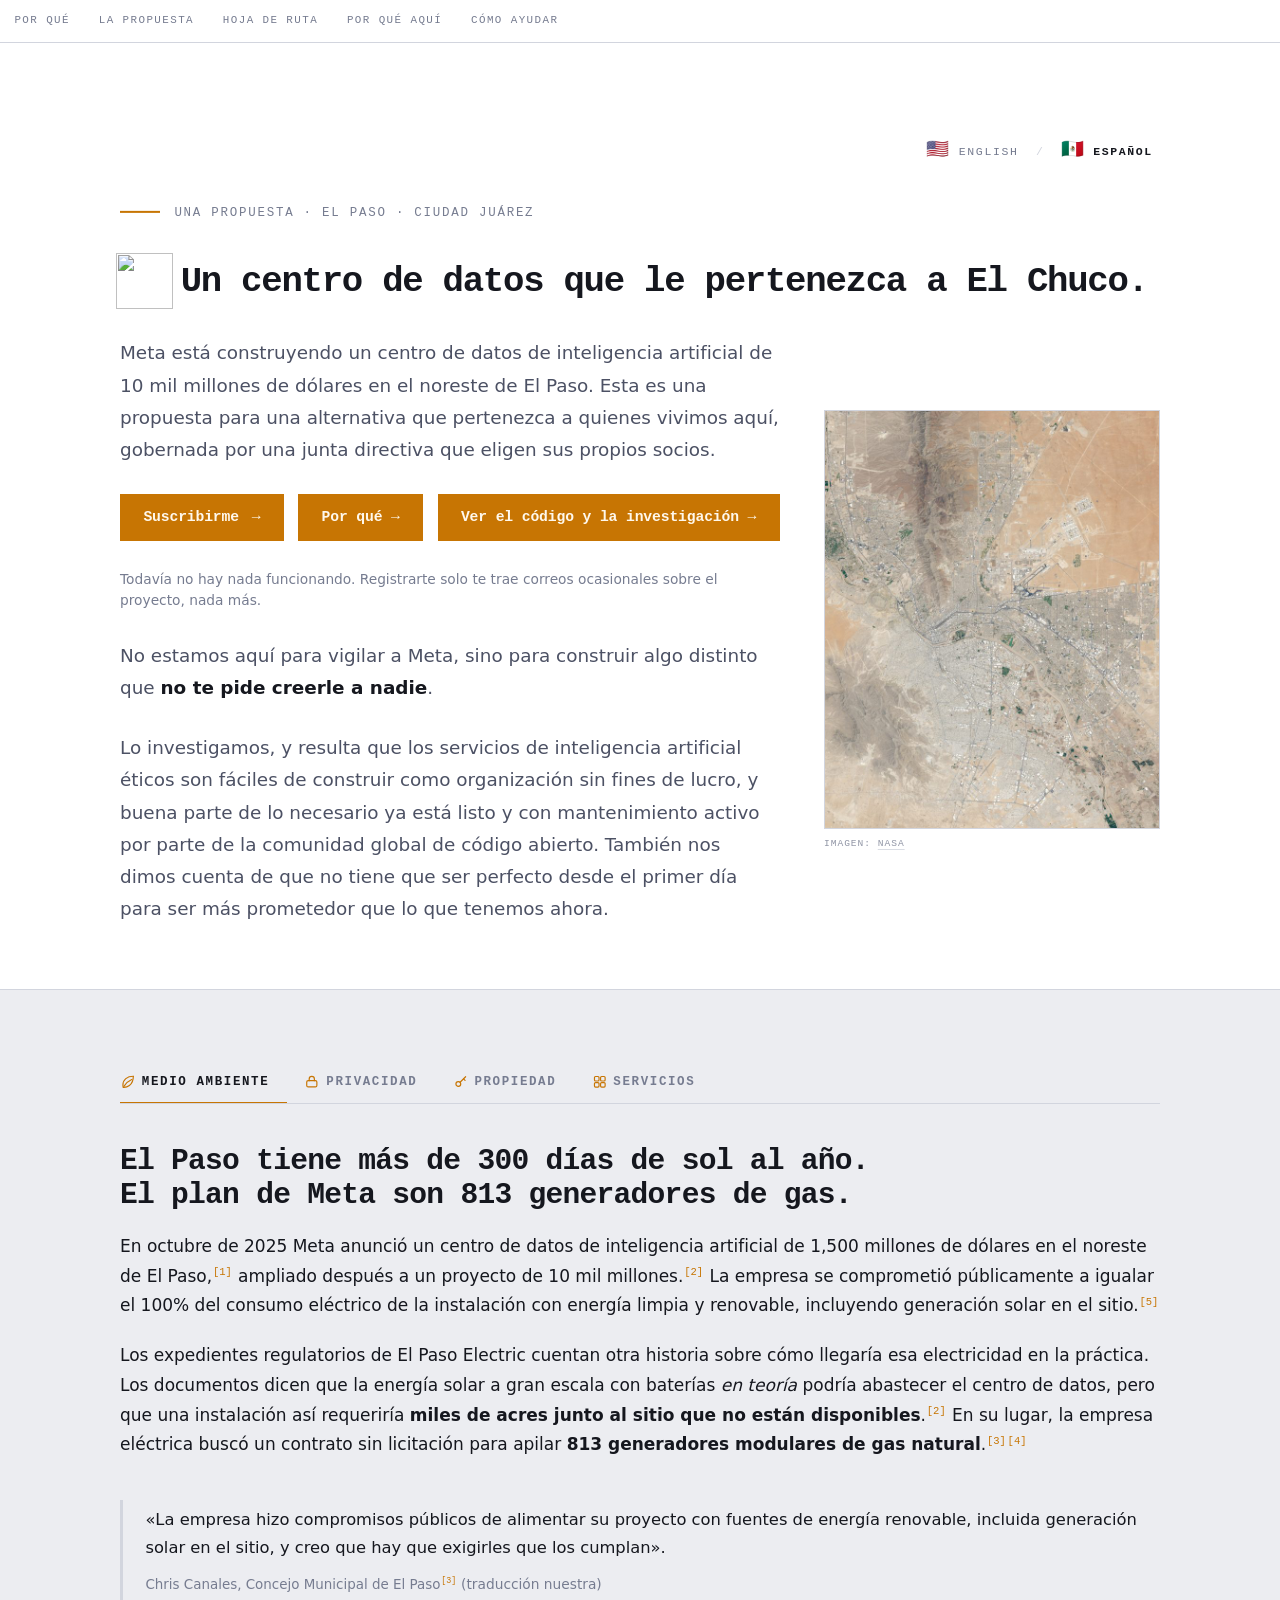
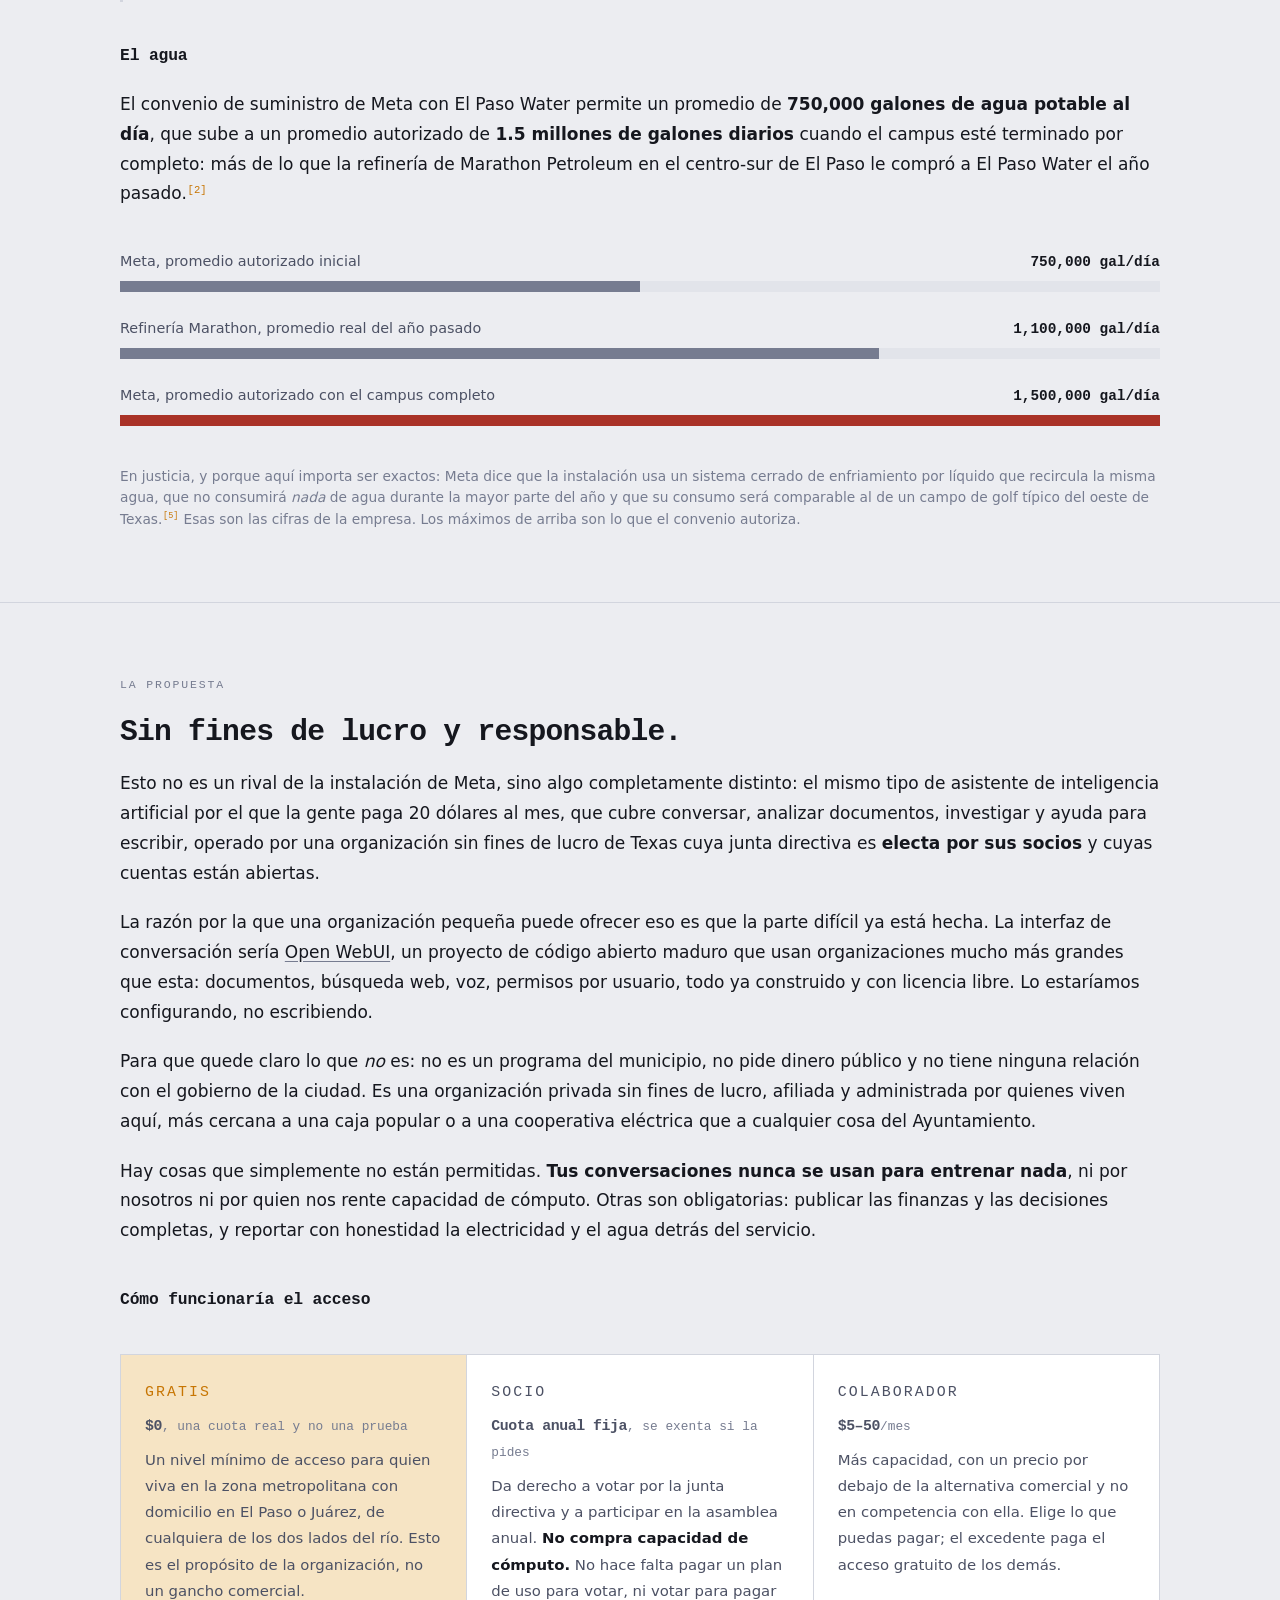
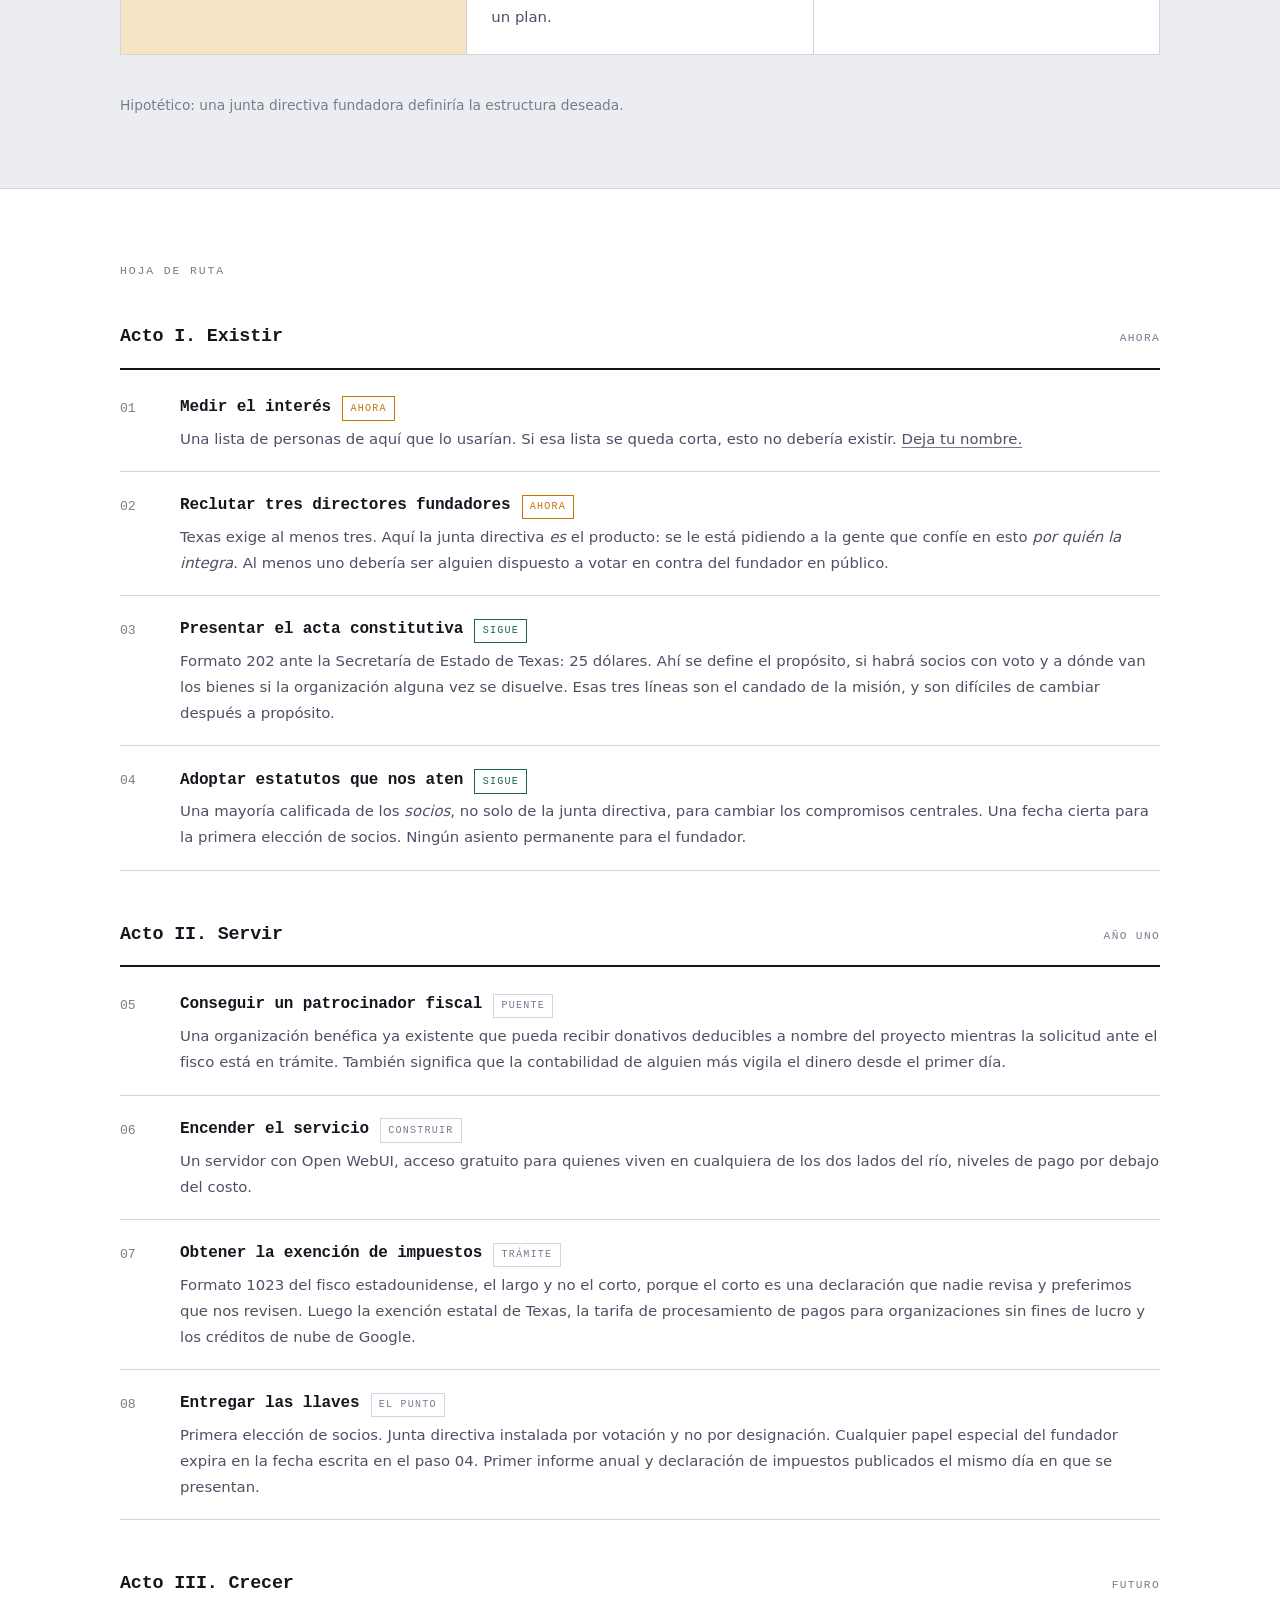
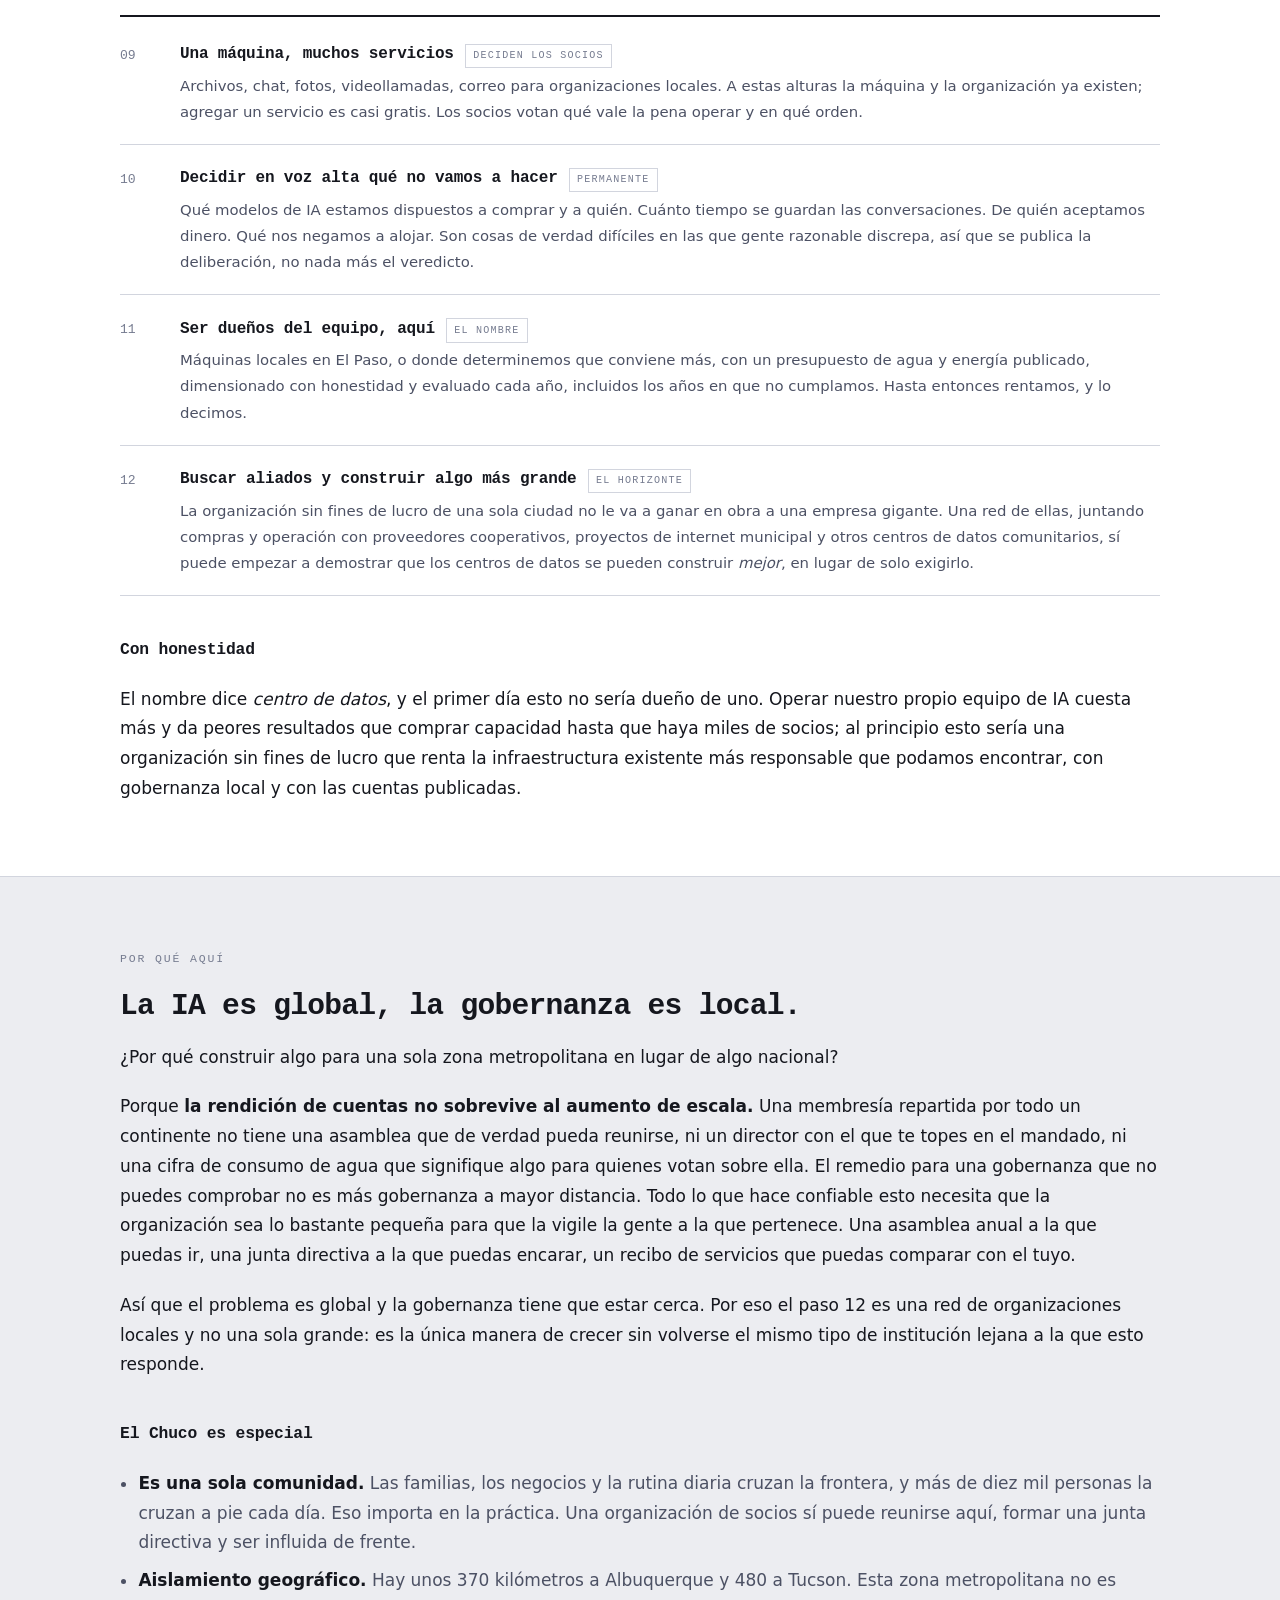
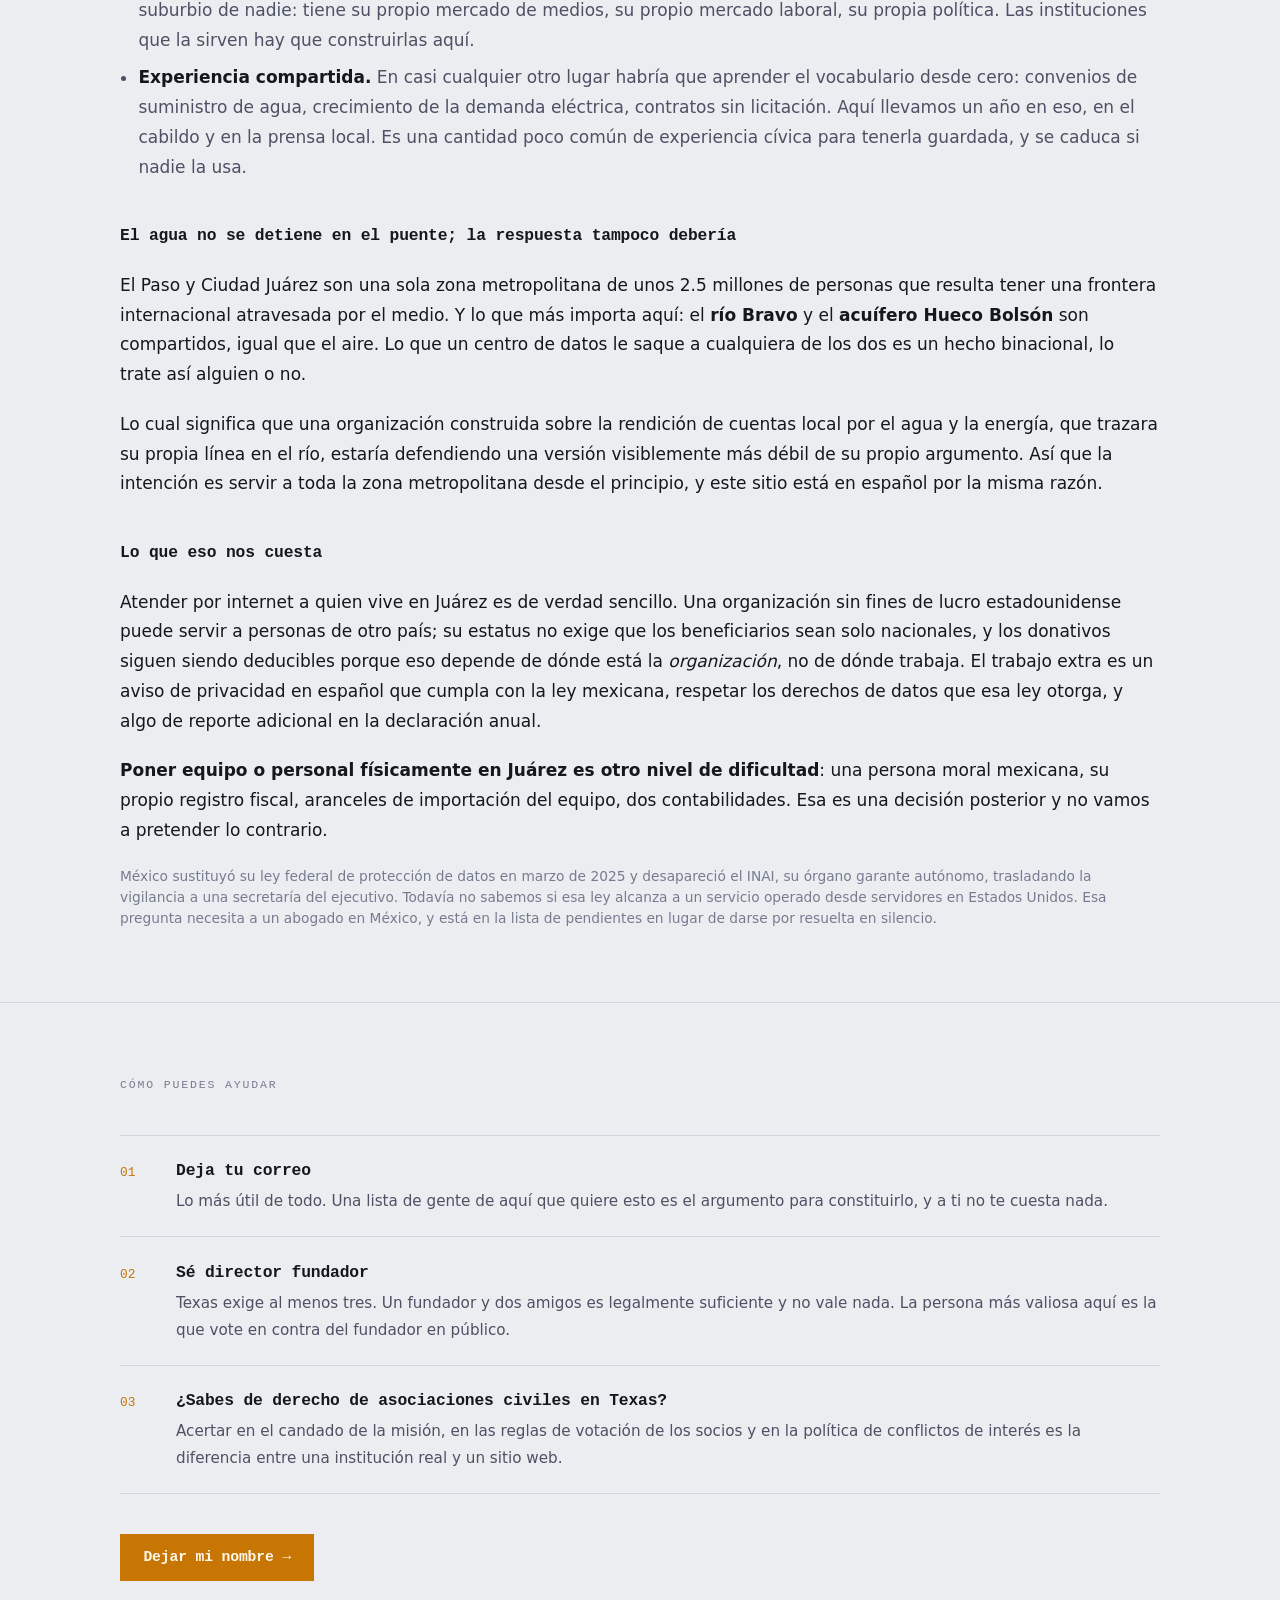
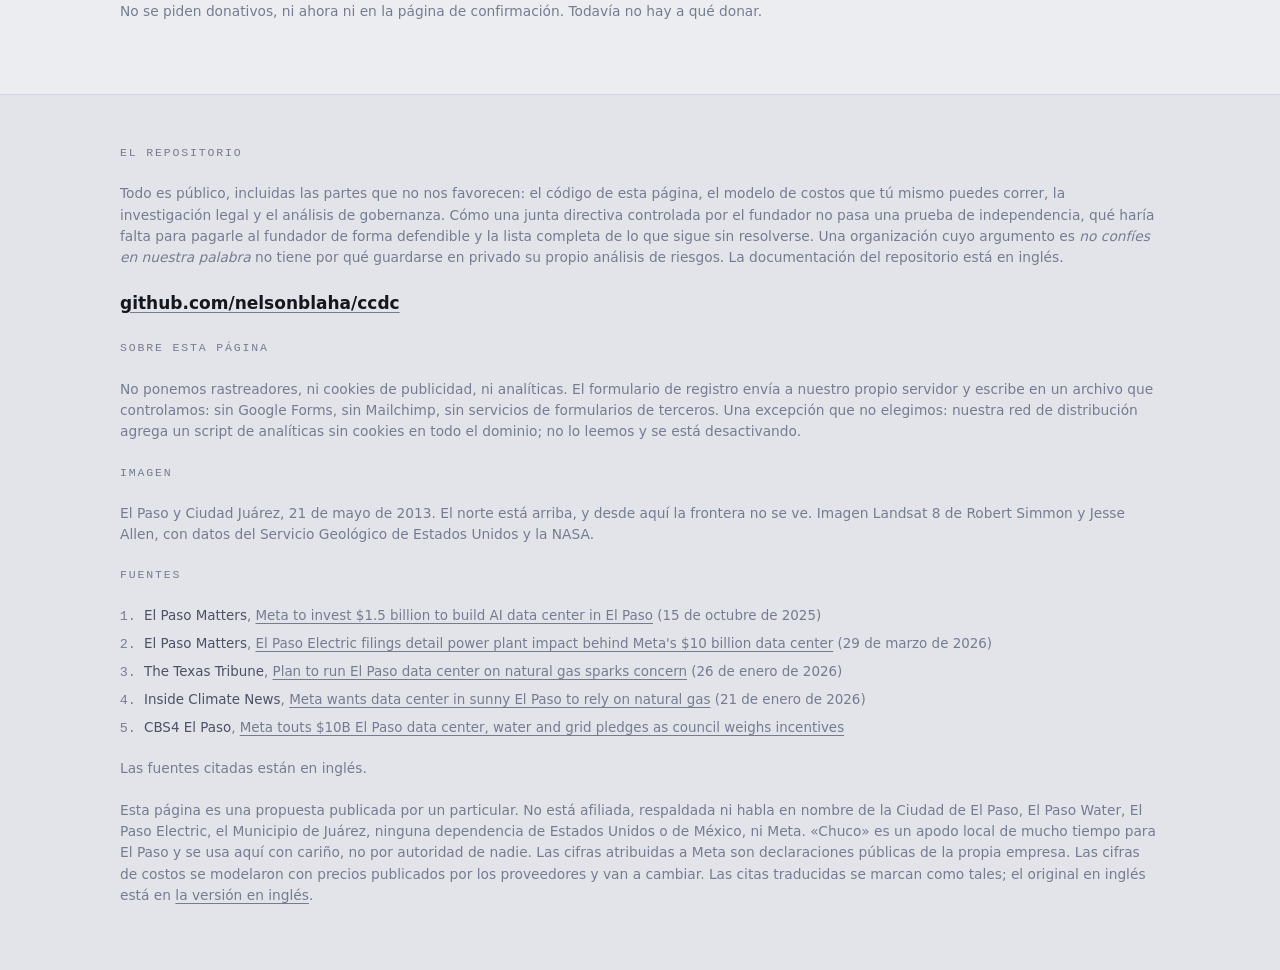
==== site/es/index.html @ 07c0815f "Tab URLs, tap-to-copy on tabs, and a rail copy that works on desktop /services, /environment, /priva" ====
<!doctype html>
<html lang="es">
<head>
<meta charset="utf-8">
<meta name="color-scheme" content="dark light">
    <meta name="viewport" content="width=device-width, initial-scale=1">
<title>Chucodata</title>
    <link rel="icon" type="image/png" sizes="512x512" href="/img/logo-512.png?v=2">
    <link rel="apple-touch-icon" href="/img/logo-180.png?v=2">
<meta name="description" content="Una propuesta para un servicio de inteligencia artificial sin fines de lucro, de la comunidad de El Paso y Ciudad Juárez: cuánto costaría, cómo se gobernaría y qué todavía no existe.">
<link rel="alternate" hreflang="en" href="https://ccdc.blaha.io/">
<link rel="alternate" hreflang="es" href="https://ccdc.blaha.io/es/">
<link rel="alternate" hreflang="x-default" href="https://ccdc.blaha.io/">
<link rel="stylesheet" href="../style.css">
</head>
<body>

<!-- ============ SECTION NAV ============ -->
<nav class="sectionnav" aria-label="Secciones">
  <div class="nav-top">
    <div class="nav-dock">
  <button class="nav-icon nav-home" type="button" aria-label="Volver arriba" title="Volver arriba"><img class="nav-logo nav-logo-full" src="/img/star-sun.svg?v=3" alt="" width="512" height="512"><img class="nav-logo nav-logo-clean" src="/img/star-clean-sun.svg?v=3" alt="" width="512" height="512"></button>
  <div class="nav-lang" aria-hidden="true">
      <a class="nav-flag" href="/en/" lang="en" hreflang="en" aria-label="Switch to English" tabindex="-1">🇺🇸</a>
      <span class="nav-flag is-current" aria-current="page" lang="es" aria-label="Espa&ntilde;ol">🇲🇽</span>
    </div>
    </div>
    <div class="nav-social">
      <a class="nav-icon nav-fb" href="https://www.facebook.com/profile.php?id=61593491068461" target="_blank" rel="noopener noreferrer" aria-label="Chucodata en Facebook" title="Chucodata en Facebook"><svg viewBox="0 0 24 24" aria-hidden="true" focusable="false"><path d="M15.6 3.6h-2.7c-2.4 0-4 1.7-4 4.2v2.5H6.7v3.3h2.2v7.4h3.4v-7.4h2.5l.5-3.3h-3V8.1c0-.8.3-1.2 1.2-1.2h1.9z"/></svg></a>
  <button class="nav-icon nav-copy" type="button" aria-label="Copiar el enlace de esta página" title="Copiar el enlace de esta página" data-copied="Enlace copiado"><svg viewBox="0 0 24 24" aria-hidden="true" focusable="false"><path d="M10.2 13.8a4.4 4.4 0 0 0 6.6.5l2.6-2.6a4.4 4.4 0 0 0-6.2-6.2l-1.5 1.5"/><path d="M13.8 10.2a4.4 4.4 0 0 0-6.6-.5l-2.6 2.6a4.4 4.4 0 0 0 6.2 6.2l1.5-1.5"/></svg></button>
    </div>
  </div>
  <a href="#razones" data-slug="por-que"><span class="nav-long">Por qu&eacute;</span><span class="nav-short nav-swap">Por qu&eacute;</span><span class="nav-min" aria-hidden="true">?</span></a>
  <a href="#propuesta" data-slug="la-propuesta"><span class="nav-long">La propuesta</span><span class="nav-short">Propuesta</span></a>
  <a href="#hoja-de-ruta" data-slug="hoja-de-ruta"><span class="nav-long">Hoja de ruta</span><span class="nav-short">Ruta</span></a>
  <a href="#frontera" data-slug="por-que-aqui"><span class="nav-long">Por qu&eacute; aqu&iacute;</span><span class="nav-short">Aqu&iacute;</span></a>
  <a href="#ayudar" data-slug="como-ayudar"><span class="nav-long">C&oacute;mo ayudar</span><span class="nav-short">Ayudar</span></a>
</nav>

<!-- ============ HERO ============ -->
<header class="hero" id="top" data-section="hero">
  <div class="wrap">
    <nav class="langbar" aria-label="Idioma">
      <a href="/en/" lang="en" hreflang="en"><span class="flag" aria-hidden="true">🇺🇸</span><span class="lang-word">English</span></a>
      <span class="sep" aria-hidden="true">/</span>
      <span aria-current="page" lang="es"><span class="flag" aria-hidden="true">🇲🇽</span><span class="lang-word">Espa&ntilde;ol</span></span>
    </nav>
    <div class="hero-head">
      <p class="sunline">Una propuesta &middot; El Paso &middot; Ciudad Ju&aacute;rez</p>
      <h1><img class="hero-star" src="/img/star-hero-sun.svg?v=3" alt="" width="512" height="512">Un centro de datos que le pertenezca a El&nbsp;Chuco.</h1>
    </div>
    <div class="hero-in">
      <p class="lede">Meta est&aacute; construyendo un centro de datos de inteligencia artificial de 10&nbsp;mil millones de d&oacute;lares en el noreste de El&nbsp;Paso. Esta es una propuesta para una alternativa que pertenezca a quienes vivimos aqu&iacute;, gobernada por una junta directiva que eligen sus propios socios.</p>
      <div class="cta-row">
        <a class="btn btn-with-sub" href="#signup">
          <span class="btn-stack"><span>Suscribirme</span><!--JOIN-INLINE--></span>
          <span class="btn-arrow" aria-hidden="true">&rarr;</span>
        </a>
        <a class="btn" href="#razones">Por qu&eacute; &rarr;</a>
        <a class="btn" href="https://github.com/nelsonblaha/ccdc">Ver el c&oacute;digo y la investigaci&oacute;n &rarr;</a>
      </div>
      <p class="fine">Todav&iacute;a no hay nada funcionando. Registrarte solo te trae correos ocasionales sobre el proyecto, nada m&aacute;s.</p>
    </div>
    <div class="hero-more">
      <p class="lede">No estamos aqu&iacute; para vigilar a Meta, sino para construir algo distinto que <strong>no te pide creerle a nadie</strong>.</p>
      <p class="lede">Lo investigamos, y resulta que los servicios de inteligencia artificial &eacute;ticos son f&aacute;ciles de construir como organizaci&oacute;n sin fines de lucro, y buena parte de lo necesario ya est&aacute; listo y con mantenimiento activo por parte de la comunidad global de c&oacute;digo abierto. Tambi&eacute;n nos dimos cuenta de que no tiene que ser perfecto desde el primer d&iacute;a para ser m&aacute;s prometedor que lo que tenemos ahora.</p>
    </div>
    <figure class="hero-figure">
      <img src="../img/el-paso-juarez-landsat.jpg" width="704" height="880" decoding="async"
           alt="Vista satelital Landsat de El Paso y Ciudad Ju&aacute;rez con el norte hacia arriba. La sierra de Franklin baja por la izquierda, el r&iacute;o Bravo atraviesa el centro y las dos ciudades se leen como una sola trama continua.">
      <figcaption class="hero-credit">Imagen: <a href="https://science.nasa.gov/earth/earth-observatory/a-long-look-at-el-paso-and-ciudad-juarez-81313/">NASA</a></figcaption>
    </figure>
  </div>
</header>

<!-- ============ REASONS (TABS) ============ -->
<section id="razones" data-section="why" aria-labelledby="reasons-label">
  <div class="wrap stack-lg">

    <div class="tabs" id="reason-tabs">
      <div class="tablist" role="tablist" id="reasons-label" aria-label="Razones">
        <button class="tab" role="tab" id="tab-env" data-slug="medio-ambiente" aria-controls="panel-env" aria-selected="true"><svg class="tab-icon" viewBox="0 0 24 24" aria-hidden="true" focusable="false"><path d="M20.5 3.5C11 3.5 4.5 8.5 4.5 17c0 1.4.2 2.6.6 3.6"/><path d="M5.1 20.6C9.5 20.9 20.5 18.5 20.5 3.5"/><path d="M6 19c3.5-5.5 7.5-8.5 12-10.5"/></svg><span>Medio ambiente</span></button>
        <button class="tab" role="tab" id="tab-privacy" data-slug="privacidad" aria-controls="panel-privacy" aria-selected="false"><svg class="tab-icon" viewBox="0 0 24 24" aria-hidden="true" focusable="false"><rect x="4.2" y="10.2" width="15.6" height="9.6" rx="2.2"/><path d="M8 10.2V7.6a4 4 0 0 1 8 0v2.6"/></svg><span>Privacidad</span></button>
        <button class="tab" role="tab" id="tab-own" data-slug="propiedad" aria-controls="panel-own" aria-selected="false"><svg class="tab-icon" viewBox="0 0 24 24" aria-hidden="true" focusable="false"><circle cx="8.2" cy="15.4" r="3.7"/><path d="M10.9 12.7 19.4 4.2"/><path d="M16.2 7.4 18.6 9.8"/></svg><span>Propiedad</span></button>
        <button class="tab" role="tab" id="tab-svc" data-slug="servicios" aria-controls="panel-svc" aria-selected="false"><svg class="tab-icon" viewBox="0 0 24 24" aria-hidden="true" focusable="false"><rect x="3.8" y="3.8" width="7" height="7" rx="1.6"/><rect x="13.2" y="3.8" width="7" height="7" rx="1.6"/><rect x="3.8" y="13.2" width="7" height="7" rx="1.6"/><rect x="13.2" y="13.2" width="7" height="7" rx="1.6"/></svg><span>Servicios</span></button>
      </div>

      <div class="panel stack-lg" role="tabpanel" id="panel-env" aria-labelledby="tab-env" tabindex="0">
    <div class="col stack">
      <h2><span class="clause">El Paso tiene m&aacute;s de 300 d&iacute;as de sol al a&ntilde;o.</span> <span class="clause">El plan de Meta son 813 generadores de gas.</span></h2>
      <p>En octubre de 2025 Meta anunci&oacute; un centro de datos de inteligencia artificial de 1,500&nbsp;millones de d&oacute;lares en el noreste de El&nbsp;Paso,<sup class="ref"><a href="#ref-1" title="Fuente 1">[1]</a></sup> ampliado despu&eacute;s a un proyecto de 10&nbsp;mil millones.<sup class="ref"><a href="#ref-2" title="Fuente 2">[2]</a></sup> La empresa se comprometi&oacute; p&uacute;blicamente a igualar el 100% del consumo el&eacute;ctrico de la instalaci&oacute;n con energ&iacute;a limpia y renovable, incluyendo generaci&oacute;n solar en el sitio.<sup class="ref"><a href="#ref-5" title="Fuente 5">[5]</a></sup></p>
      <p>Los expedientes regulatorios de El Paso Electric cuentan otra historia sobre c&oacute;mo llegar&iacute;a esa electricidad en la pr&aacute;ctica. Los documentos dicen que la energ&iacute;a solar a gran escala con bater&iacute;as <em>en teor&iacute;a</em> podr&iacute;a abastecer el centro de datos, pero que una instalaci&oacute;n as&iacute; requerir&iacute;a <strong>miles de acres junto al sitio que no est&aacute;n disponibles</strong>.<sup class="ref"><a href="#ref-2" title="Fuente 2">[2]</a></sup> En su lugar, la empresa el&eacute;ctrica busc&oacute; un contrato sin licitaci&oacute;n para apilar <strong>813 generadores modulares de gas natural</strong>.<sup class="ref"><a href="#ref-3" title="Fuente 3">[3]</a></sup><sup class="ref"><a href="#ref-4" title="Fuente 4">[4]</a></sup></p>
    </div>

    <div class="col">
      <div class="quote">
        <p>&laquo;La empresa hizo compromisos p&uacute;blicos de alimentar su proyecto con fuentes de energ&iacute;a renovable, incluida generaci&oacute;n solar en el sitio, y creo que hay que exigirles que los cumplan&raquo;.</p>
        <cite>Chris Canales, Concejo Municipal de El Paso<sup class="ref"><a href="#ref-3" title="Fuente 3">[3]</a></sup> <span class="fine">(traducci&oacute;n nuestra)</span></cite>
      </div>
    </div>

    <div class="col stack">
      <h3>El agua</h3>
      <p>El convenio de suministro de Meta con El Paso Water permite un promedio de <strong>750,000 galones de agua potable al d&iacute;a</strong>, que sube a un promedio autorizado de <strong>1.5 millones de galones diarios</strong> cuando el campus est&eacute; terminado por completo: m&aacute;s de lo que la refiner&iacute;a de Marathon Petroleum en el centro-sur de El&nbsp;Paso le compr&oacute; a El Paso Water el a&ntilde;o pasado.<sup class="ref"><a href="#ref-2" title="Fuente 2">[2]</a></sup></p>
    </div>

    <div class="meter col" id="meter">
      <div class="bar-row">
        <div class="bar-head"><span>Meta, promedio autorizado inicial</span><span class="bar-val">750,000 gal/d&iacute;a</span></div>
        <div class="bar-track"><div class="bar-fill" data-w="50"></div></div>
      </div>
      <div class="bar-row">
        <div class="bar-head"><span>Refiner&iacute;a Marathon, promedio real del a&ntilde;o pasado</span><span class="bar-val">1,100,000 gal/d&iacute;a</span></div>
        <div class="bar-track"><div class="bar-fill" data-w="73"></div></div>
      </div>
      <div class="bar-row">
        <div class="bar-head"><span>Meta, promedio autorizado con el campus completo</span><span class="bar-val">1,500,000 gal/d&iacute;a</span></div>
        <div class="bar-track"><div class="bar-fill is-alert" data-w="100"></div></div>
      </div>
    </div>

    <div class="col stack">
      <p class="fine">En justicia, y porque aqu&iacute; importa ser exactos: Meta dice que la instalaci&oacute;n usa un sistema cerrado de enfriamiento por l&iacute;quido que recircula la misma agua, que no consumir&aacute; <em>nada</em> de agua durante la mayor parte del a&ntilde;o y que su consumo ser&aacute; comparable al de un campo de golf t&iacute;pico del oeste de Texas.<sup class="ref"><a href="#ref-5" title="Fuente 5">[5]</a></sup> Esas son las cifras de la empresa. Los m&aacute;ximos de arriba son lo que el convenio autoriza.</p>
    </div>
      </div>

      <div class="panel stack-lg" role="tabpanel" id="panel-privacy" aria-labelledby="tab-privacy" tabindex="0">
    <div class="col stack">
      <h2>Todo lo que escribes en un asistente de IA es un documento sobre ti, en manos de alguien m&aacute;s.</h2>
      <p>En la pr&aacute;ctica no son conversaciones: son registros. Los asistentes comerciales guardan lo que les env&iacute;as, y varios lo usan para entrenar modelos futuros a menos que encuentres la casilla que dice lo contrario. Algunos mandan una muestra a personas para revisi&oacute;n. Todo eso es material que un juez puede pedir. No es un esc&aacute;ndalo; es el dise&ntilde;o normal de un producto cuya econom&iacute;a exige que tus datos le sirvan a la empresa.</p>
      <p>La gente escribe en estas herramientas cosas que no pondr&iacute;a en un correo: la duda de salud antes de la cita m&eacute;dica, la pregunta migratoria, la carta al casero, la idea de negocio. Tratar eso como telemetr&iacute;a com&uacute;n es una decisi&oacute;n, y es una que una organizaci&oacute;n gobernada por sus socios no tiene motivo para tomar.</p>
    </div>

    <div class="col stack">
      <h3>A qu&eacute; nos comprometer&iacute;amos</h3>
      <ul class="ul">
        <li><strong>Tus conversaciones nunca se usan para entrenar nada.</strong> Ni nuestro ni de nadie.</li>
        <li><strong>Un plazo de retenci&oacute;n declarado, con borrado que de verdad borra</strong>, y un bot&oacute;n de eliminar que funciona.</li>
        <li><strong>Sin rastreadores, sin cookies de publicidad, sin anal&iacute;ticas propias.</strong> No como pol&iacute;tica revisable, sino como algo que no est&aacute; construido.</li>
        <li><strong>Decimos qui&eacute;n es el proveedor del modelo y enlazamos sus t&eacute;rminos</strong>, para que compares lo que afirmamos con lo que ellos prometen.</li>
      </ul>
      <p>Y la raz&oacute;n para creerlo es estructural, no sentimental: estos compromisos van en los documentos fundacionales con el umbral de modificaci&oacute;n m&aacute;s alto, as&iacute; que cambiar uno exige mayor&iacute;a calificada de la junta directiva y deja un registro p&uacute;blico permanente. <a href="https://github.com/nelsonblaha/ccdc/blob/main/GOVERNED.md">El mecanismo est&aacute; escrito</a> desde antes de que haya algo que proteger.</p>
    </div>

    <div class="col stack">
      <h3>El l&iacute;mite, dicho con claridad</h3>
      <p>Al principio rentamos capacidad de c&oacute;mputo a un proveedor de nube grande, as&iacute; que tu texto pasa por su infraestructura bajo su contrato. <strong>Podemos obligarnos por completo a nosotros mismos y a ellos solo por acuerdo.</strong> Quien afirme otra cosa mientras renta est&aacute; exagerando.</p>
      <p>Lo que s&iacute; podemos hacer es publicar qu&eacute; proveedor es, con qu&eacute; t&eacute;rminos, y cambiarlo si esos t&eacute;rminos cambian.</p>
    </div>
      </div>

      <div class="panel stack-lg" role="tabpanel" id="panel-own" aria-labelledby="tab-own" tabindex="0">
    <div class="col stack">
      <h2>&iquest;De qui&eacute;n deber&iacute;a ser la IA?</h2>
      <p>Diez mil millones de d&oacute;lares construyen un centro de datos que pertenece a sus accionistas. El presupuesto de abajo construye un a&ntilde;o de uno que pertenece a quienes lo usan. No son dos ofertas para el mismo trabajo: son respuestas a preguntas distintas, y solo una de las dos se est&aacute; haciendo en voz alta ahora mismo.</p>
      <p>Cuando pagas 20 d&oacute;lares al mes por un asistente, ese dinero sale de la ciudad y llega a quien tiene las acciones. Cuando pagas 5 aqu&iacute;, paga el acceso gratuito de alguien m&aacute;s, y el excedente se queda en el valle. La misma transacci&oacute;n, en direcci&oacute;n contraria.</p>
      <p>Pero lo que de verdad distingue esto no es el precio. <strong>No hay acciones que tener.</strong> Una organizaci&oacute;n sin fines de lucro no tiene dueños, as&iacute; que no hay a qui&eacute;n comprarle su parte, ni adquisici&oacute;n, ni salida a bolsa, ni inversionista que tarde o temprano necesite un rendimiento mayor de lo que la comunidad puede pagar. Si se disuelve, los documentos fundacionales mandan lo que quede a otra organizaci&oacute;n sin fines de lucro: nunca al fundador, nunca a un socio.</p>
      <p>Nada de esto exige creer nada en particular sobre los multimillonarios. Solo exige notar que la infraestructura de la que depende la gente suele terminar en manos de quien puede comprarla, y que la excepci&oacute;n es cuando la gente se organiza antes de que eso pase. Las cooperativas el&eacute;ctricas, las cajas populares y las sociedades mutualistas de agua existen justamente por eso.</p>
    </div>

    <div class="col stack">
      <h3>Cu&aacute;nto cuesta en realidad</h3>
      <p>M&aacute;s barato de lo que la gente supone. Un servidor modesto corre el software; el gasto real es la IA misma, cobrada por palabra. Calculado con <strong>200 socios</strong> y uso ordinario, y publicado antes de que nadie nos haya dado un peso:</p>
    </div>

    <div class="col scroll-x">
      <table class="ledger">
        <thead>
          <tr><th>Concepto</th><th class="n">Al mes</th><th class="n">Al a&ntilde;o</th></tr>
        </thead>
        <tbody>
          <tr><td>Servidor, almacenamiento, ancho de banda</td><td class="n">$65</td><td class="n">$780</td></tr>
          <tr><td>Uso de IA, 200 socios &times; ~$1.07</td><td class="n">$214</td><td class="n">$2,565</td></tr>
          <tr><td>Dominio, correo, monitoreo</td><td class="n">$15</td><td class="n">$180</td></tr>
          <tr><td class="muted">Cr&eacute;dito de nube de Google para organizaciones sin fines de lucro</td><td class="n muted">n/d</td><td class="n muted">hasta &minus;$10,000</td></tr>
          <tr class="total"><td>Costo proyectado del primer a&ntilde;o</td><td class="n">$294</td><td class="n">$3,525</td></tr>
        </tbody>
      </table>
    </div>

    <div class="col stack">
      <p>Para comparar: una sola suscripci&oacute;n a ChatGPT Plus cuesta <span class="num">$20</span> al mes, <span class="num">$240</span> al a&ntilde;o para una persona. El presupuesto de arriba alcanza para doscientas.</p>
      <p>El rengl&oacute;n m&aacute;s grande del primer a&ntilde;o no es t&eacute;cnico en absoluto. Es el abogado que redacte estatutos lo bastante firmes para que una junta directiva futura no pueda desentenderse en silencio de las promesas que contienen.</p>
      <p class="fine">Cada cifra de aqu&iacute; viene de precios publicados por los proveedores y de un modelo de costos que t&uacute; mismo puedes correr. Cuando los n&uacute;meros cambien, esta p&aacute;gina cambia.</p>
    </div>
      </div>

      <div class="panel stack-lg" role="tabpanel" id="panel-svc" aria-labelledby="tab-svc" tabindex="0">
    <div class="col stack">
      <h2><span class="clause">Hace veinte a&ntilde;os que hay gente alojando sus propios servicios.</span> <span class="clause">La IA es lo primero que hizo que valiera la pena juntar la cooperaci&oacute;n.</span></h2>
      <p>Ya existe un movimiento grande de personas que operan su propio software en lugar de rentarlo a cinco empresas: <a href="https://nextcloud.com/">Nextcloud</a> en vez de Google Drive, <a href="https://joinmastodon.org/">Mastodon</a> en vez de X, <a href="https://matrix.org/">Matrix</a> en vez de Discord, <a href="https://jellyfin.org/">Jellyfin</a> en vez de Netflix, <a href="https://immich.app/">Immich</a> en vez de Google Photos. Funciona. Est&aacute; maduro. Lo hacen millones de personas.</p>
      <p>Juntarse para pagar un servidor compartido nunca acababa de valer la molestia. Cualquiera de esos servicios corre sin problema en una m&aacute;quina virtual barata o en una computadora vieja en un clóset. En cuanto le sumas el costo de <em>organizarse</em>, juntar el dinero costaba m&aacute;s de lo que ahorraba. Alguien tiene que administrarlo, alguien tiene que pagar y alguien tiene que responder cuando se cae. As&iacute; que en general no se hac&iacute;a.</p>
      <div class="callout">
        <p><strong>La IA es el primer servicio autoalojado donde el equipo es de verdad caro y de verdad indivisible.</strong> No lo puedes correr en una Raspberry Pi en el clóset. Por primera vez, juntarse vale la pena de manera obvia.</p>
      </div>
      <p>Una vez que existe lo dif&iacute;cil, <strong>cada servicio adicional cuesta casi nada.</strong> La m&aacute;quina, la organizaci&oacute;n, la junta directiva, la facturaci&oacute;n y la persona de guardia ya est&aacute;n ah&iacute;. Lo caro nunca fue el software. Fue la confianza y la coordinaci&oacute;n, y esos son costos que se pagan una sola vez.</p>
    </div>

    <div class="col stack-sm">
      <h3>Qu&eacute; m&aacute;s podr&iacute;amos alojar</h3>
    </div>

    <div class="svc">
      <div class="svc-item"><b><a href="https://nextcloud.com/">Nextcloud</a></b><span>Archivos, calendario, contactos, documentos</span></div>
      <div class="svc-item"><b><a href="https://matrix.org/">Matrix</a></b><span>Chat de grupo, en lugar de Discord o Slack</span></div>
      <div class="svc-item"><b><a href="https://joinmastodon.org/">Mastodon</a></b><span>Una red social local sin publicidad encima</span></div>
      <div class="svc-item"><b><a href="https://immich.app/">Immich</a></b><span>Respaldo de fotos, en lugar de Google Photos</span></div>
      <div class="svc-item"><b><a href="https://jitsi.org/">Jitsi</a></b><span>Videollamadas sin licencia por usuario</span></div>
      <div class="svc-item"><b><a href="https://docs.searxng.org/">SearXNG</a></b><span>B&uacute;squeda web sin rastreo ni anuncios</span></div>
      <div class="svc-item"><b>Correo y listas</b><span>Para organizaciones y grupos vecinales</span></div>
      <div class="svc-item"><b>Alojamiento web</b><span>Para organizaciones locales que no pueden pagarlo</span></div>
      <div class="svc-item"><b>Respaldos</b><span>En otro lugar que no sea una empresa en Seattle</span></div>
    </div>

    <div class="col stack">
      <h3>Esto ya se ha hecho antes</h3>
      <p>El antepasado m&aacute;s cercano es m&aacute;s viejo que el internet: las <strong><a href="https://en.wikipedia.org/wiki/Rural_electrification">cooperativas el&eacute;ctricas rurales</a></strong>, formadas en todo Texas porque las compa&ntilde;&iacute;as no quer&iacute;an dar servicio a quienes el mercado consideraba inconvenientes, y todav&iacute;a hoy propiedad de sus socios. Las <strong><a href="https://en.wikipedia.org/wiki/Credit_union">cooperativas de ahorro y cr&eacute;dito</a></strong> hicieron lo mismo con la banca. Las dos son cosas comunes, las dos las gobiernan sus socios, y de las dos se dijo alguna vez que no eran pr&aacute;cticas. Tambi&eacute;n existen versiones m&aacute;s peque&ntilde;as de esto para alojamiento web, y las que vale la pena conocer est&aacute;n <a href="https://github.com/nelsonblaha/ccdc/blob/main/docs/08-beyond-ai.md">en la investigaci&oacute;n</a>.</p>
      <p>Nada de esto es una idea novedosa. Lo nuevo ser&iacute;a hacerlo aqu&iacute;, en El&nbsp;Paso y Ju&aacute;rez, a prop&oacute;sito, en medio de una discusi&oacute;n sobre qui&eacute;n tiene derecho a construir centros de datos en este valle.</p>
    </div>
      </div>
    </div>
  </div>
</section>

<!-- ============ WHAT ============ -->
<section id="propuesta" data-section="proposal">
  <div class="wrap stack-lg">
    <div class="col stack">
      <p class="eyebrow">La propuesta</p>
      <h2>Sin fines de lucro y responsable.</h2>
      <p>Esto no es un rival de la instalaci&oacute;n de Meta, sino algo completamente distinto: el mismo tipo de asistente de inteligencia artificial por el que la gente paga 20 d&oacute;lares al mes, que cubre conversar, analizar documentos, investigar y ayuda para escribir, operado por una organizaci&oacute;n sin fines de lucro de Texas cuya junta directiva es <strong>electa por sus socios</strong> y cuyas cuentas est&aacute;n abiertas.</p>
      <p>La raz&oacute;n por la que una organizaci&oacute;n peque&ntilde;a puede ofrecer eso es que la parte dif&iacute;cil ya est&aacute; hecha. La interfaz de conversaci&oacute;n ser&iacute;a <a href="https://openwebui.com/">Open WebUI</a>, un proyecto de c&oacute;digo abierto maduro que usan organizaciones mucho m&aacute;s grandes que esta: documentos, b&uacute;squeda web, voz, permisos por usuario, todo ya construido y con licencia libre. Lo estar&iacute;amos configurando, no escribiendo.</p>
      <p>Para que quede claro lo que <em>no</em> es: no es un programa del municipio, no pide dinero p&uacute;blico y no tiene ninguna relaci&oacute;n con el gobierno de la ciudad. Es una organizaci&oacute;n privada sin fines de lucro, afiliada y administrada por quienes viven aqu&iacute;, m&aacute;s cercana a una caja popular o a una cooperativa el&eacute;ctrica que a cualquier cosa del Ayuntamiento.</p>
      <p>Hay cosas que simplemente no est&aacute;n permitidas. <strong>Tus conversaciones nunca se usan para entrenar nada</strong>, ni por nosotros ni por quien nos rente capacidad de c&oacute;mputo. Otras son obligatorias: publicar las finanzas y las decisiones completas, y reportar con honestidad la electricidad y el agua detr&aacute;s del servicio.</p>
    </div>

    <div class="col stack-sm">
      <h3>C&oacute;mo funcionar&iacute;a el acceso</h3>
    </div>

    <div class="tiers">
      <div class="tier is-free is-selected">
        <p class="tier-name">Gratis</p>
        <p class="tier-price">$0<span class="per">, una cuota real y no una prueba</span></p>
        <p>Un nivel m&iacute;nimo de acceso para quien viva en la zona metropolitana con domicilio en El&nbsp;Paso o Ju&aacute;rez, de cualquiera de los dos lados del r&iacute;o. Esto es el prop&oacute;sito de la organizaci&oacute;n, no un gancho comercial.</p>
      </div>
      <div class="tier">
        <p class="tier-name">Socio</p>
        <p class="tier-price">Cuota anual fija<span class="per">, se exenta si la pides</span></p>
        <p>Da derecho a votar por la junta directiva y a participar en la asamblea anual. <strong>No compra capacidad de c&oacute;mputo.</strong> No hace falta pagar un plan de uso para votar, ni votar para pagar un plan.</p>
      </div>
      <div class="tier">
        <p class="tier-name">Colaborador</p>
        <p class="tier-price">$5&ndash;50<span class="per">/mes</span></p>
        <p>M&aacute;s capacidad, con un precio por debajo de la alternativa comercial y no en competencia con ella. Elige lo que puedas pagar; el excedente paga el acceso gratuito de los dem&aacute;s.</p>
      </div>
    </div>
    <div class="col">
      <p class="fine">Hipot&eacute;tico: una junta directiva fundadora definir&iacute;a la estructura deseada.</p>
    </div>

  </div>
</section>

<!-- ============ STATUS + ROADMAP ============ -->
<section class="honest" id="hoja-de-ruta" data-section="roadmap" aria-labelledby="roadmap-label">
  <div class="wrap stack-lg">
    <div class="col stack">
      <p class="eyebrow" id="roadmap-label">Hoja de ruta</p>
    </div>

    <div class="acts">

      <div>
        <div class="act-head">
          <h3>Acto I. Existir</h3>
          <span class="act-when">Ahora</span>
        </div>

        <div class="phase">
          <span class="phase-n">01</span>
          <div class="phase-body">
            <div class="phase-title"><h4>Medir el inter&eacute;s</h4><span class="chip now">Ahora</span></div>
            <p>Una lista de personas de aqu&iacute; que lo usar&iacute;an. Si esa lista se queda corta, esto no deber&iacute;a existir. <a href="#signup">Deja tu nombre.</a></p>
          </div>
        </div>

        <div class="phase">
          <span class="phase-n">02</span>
          <div class="phase-body">
            <div class="phase-title"><h4>Reclutar tres directores fundadores</h4><span class="chip now">Ahora</span></div>
            <p>Texas exige al menos tres. Aqu&iacute; la junta directiva <em>es</em> el producto: se le est&aacute; pidiendo a la gente que conf&iacute;e en esto <em>por qui&eacute;n la integra</em>. Al menos uno deber&iacute;a ser alguien dispuesto a votar en contra del fundador en p&uacute;blico.</p>
          </div>
        </div>

        <div class="phase">
          <span class="phase-n">03</span>
          <div class="phase-body">
            <div class="phase-title"><h4>Presentar el acta constitutiva</h4><span class="chip next">Sigue</span></div>
            <p>Formato 202 ante la Secretar&iacute;a de Estado de Texas: 25 d&oacute;lares. Ah&iacute; se define el prop&oacute;sito, si habr&aacute; socios con voto y a d&oacute;nde van los bienes si la organizaci&oacute;n alguna vez se disuelve. Esas tres l&iacute;neas son el candado de la misi&oacute;n, y son dif&iacute;ciles de cambiar despu&eacute;s a prop&oacute;sito.</p>
          </div>
        </div>

        <div class="phase">
          <span class="phase-n">04</span>
          <div class="phase-body">
            <div class="phase-title"><h4>Adoptar estatutos que nos aten</h4><span class="chip next">Sigue</span></div>
            <p>Una mayor&iacute;a calificada de los <em>socios</em>, no solo de la junta directiva, para cambiar los compromisos centrales. Una fecha cierta para la primera elecci&oacute;n de socios. Ning&uacute;n asiento permanente para el fundador.</p>
          </div>
        </div>
      </div>

      <div>
        <div class="act-head">
          <h3>Acto II. Servir</h3>
          <span class="act-when">A&ntilde;o Uno</span>
        </div>

        <div class="phase">
          <span class="phase-n">05</span>
          <div class="phase-body">
            <div class="phase-title"><h4>Conseguir un patrocinador fiscal</h4><span class="chip">Puente</span></div>
            <p>Una organizaci&oacute;n benéfica ya existente que pueda recibir donativos deducibles a nombre del proyecto mientras la solicitud ante el fisco est&aacute; en tr&aacute;mite. Tambi&eacute;n significa que la contabilidad de alguien m&aacute;s vigila el dinero desde el primer d&iacute;a.</p>
          </div>
        </div>

        <div class="phase">
          <span class="phase-n">06</span>
          <div class="phase-body">
            <div class="phase-title"><h4>Encender el servicio</h4><span class="chip">Construir</span></div>
            <p>Un servidor con Open WebUI, acceso gratuito para quienes viven en cualquiera de los dos lados del r&iacute;o, niveles de pago por debajo del costo.</p>
          </div>
        </div>

        <div class="phase">
          <span class="phase-n">07</span>
          <div class="phase-body">
            <div class="phase-title"><h4>Obtener la exenci&oacute;n de impuestos</h4><span class="chip">Tr&aacute;mite</span></div>
            <p>Formato 1023 del fisco estadounidense, el largo y no el corto, porque el corto es una declaraci&oacute;n que nadie revisa y preferimos que nos revisen. Luego la exenci&oacute;n estatal de Texas, la tarifa de procesamiento de pagos para organizaciones sin fines de lucro y los cr&eacute;ditos de nube de Google.</p>
          </div>
        </div>

        <div class="phase">
          <span class="phase-n">08</span>
          <div class="phase-body">
            <div class="phase-title"><h4>Entregar las llaves</h4><span class="chip">El punto</span></div>
            <p>Primera elecci&oacute;n de socios. Junta directiva instalada por votaci&oacute;n y no por designaci&oacute;n. Cualquier papel especial del fundador expira en la fecha escrita en el paso 04. Primer informe anual y declaraci&oacute;n de impuestos publicados el mismo d&iacute;a en que se presentan.</p>
          </div>
        </div>
      </div>

      <div>
        <div class="act-head">
          <h3>Acto III. Crecer</h3>
          <span class="act-when">Futuro</span>
        </div>

        <div class="phase">
          <span class="phase-n">09</span>
          <div class="phase-body">
            <div class="phase-title"><h4>Una m&aacute;quina, muchos servicios</h4><span class="chip">Deciden los socios</span></div>
            <p>Archivos, chat, fotos, videollamadas, correo para organizaciones locales. A estas alturas la m&aacute;quina y la organizaci&oacute;n ya existen; agregar un servicio es casi gratis. Los socios votan qu&eacute; vale la pena operar y en qu&eacute; orden.</p>
          </div>
        </div>

        <div class="phase">
          <span class="phase-n">10</span>
          <div class="phase-body">
            <div class="phase-title"><h4>Decidir en voz alta qu&eacute; no vamos a hacer</h4><span class="chip">Permanente</span></div>
            <p>Qu&eacute; modelos de IA estamos dispuestos a comprar y a qui&eacute;n. Cu&aacute;nto tiempo se guardan las conversaciones. De qui&eacute;n aceptamos dinero. Qu&eacute; nos negamos a alojar. Son cosas de verdad dif&iacute;ciles en las que gente razonable discrepa, as&iacute; que se publica la deliberaci&oacute;n, no nada m&aacute;s el veredicto.</p>
          </div>
        </div>

        <div class="phase">
          <span class="phase-n">11</span>
          <div class="phase-body">
            <div class="phase-title"><h4>Ser dueños del equipo, aqu&iacute;</h4><span class="chip">El nombre</span></div>
            <p>M&aacute;quinas locales en El&nbsp;Paso, o donde determinemos que conviene m&aacute;s, con un presupuesto de agua y energ&iacute;a publicado, dimensionado con honestidad y evaluado cada a&ntilde;o, incluidos los a&ntilde;os en que no cumplamos. Hasta entonces rentamos, y lo decimos.</p>
          </div>
        </div>

        <div class="phase">
          <span class="phase-n">12</span>
          <div class="phase-body">
            <div class="phase-title"><h4>Buscar aliados y construir algo m&aacute;s grande</h4><span class="chip">El horizonte</span></div>
            <p>La organizaci&oacute;n sin fines de lucro de una sola ciudad no le va a ganar en obra a una empresa gigante. Una red de ellas, juntando compras y operaci&oacute;n con proveedores cooperativos, proyectos de internet municipal y otros centros de datos comunitarios, s&iacute; puede empezar a demostrar que los centros de datos se pueden construir <em>mejor</em>, en lugar de solo exigirlo.</p>
          </div>
        </div>
      </div>

    </div>

    <div class="col stack">
      <h3>Con honestidad</h3>
      <p>El nombre dice <em>centro de datos</em>, y el primer d&iacute;a esto no ser&iacute;a dueño de uno. Operar nuestro propio equipo de IA cuesta m&aacute;s y da peores resultados que comprar capacidad hasta que haya miles de socios; al principio esto ser&iacute;a una organizaci&oacute;n sin fines de lucro que renta la infraestructura existente m&aacute;s responsable que podamos encontrar, con gobernanza local y con las cuentas publicadas.</p>
    </div>
  </div>
</section>

<!-- ============ BINATIONAL ============ -->
<section id="frontera" data-section="border">
  <div class="wrap stack-lg">
    <div class="col stack">
      <p class="eyebrow">Por qu&eacute; aqu&iacute;</p>
      <h2>La IA es global, la gobernanza es local.</h2>
      <p>&iquest;Por qu&eacute; construir algo para una sola zona metropolitana en lugar de algo nacional?</p>
      <p>Porque <strong>la rendici&oacute;n de cuentas no sobrevive al aumento de escala.</strong> Una membres&iacute;a repartida por todo un continente no tiene una asamblea que de verdad pueda reunirse, ni un director con el que te topes en el mandado, ni una cifra de consumo de agua que signifique algo para quienes votan sobre ella. El remedio para una gobernanza que no puedes comprobar no es m&aacute;s gobernanza a mayor distancia. Todo lo que hace confiable esto necesita que la organizaci&oacute;n sea lo bastante peque&ntilde;a para que la vigile la gente a la que pertenece. Una asamblea anual a la que puedas ir, una junta directiva a la que puedas encarar, un recibo de servicios que puedas comparar con el tuyo.</p>
      <p>As&iacute; que el problema es global y la gobernanza tiene que estar cerca. Por eso el paso 12 es una red de organizaciones locales y no una sola grande: es la &uacute;nica manera de crecer sin volverse el mismo tipo de instituci&oacute;n lejana a la que esto responde.</p>
    </div>

    <div class="col stack">
      <h3>El Chuco es especial</h3>
      <ul class="ul">
        <li><strong>Es una sola comunidad.</strong> Las familias, los negocios y la rutina diaria cruzan la frontera, y m&aacute;s de diez mil personas la cruzan a pie cada d&iacute;a. Eso importa en la pr&aacute;ctica. Una organizaci&oacute;n de socios s&iacute; puede reunirse aqu&iacute;, formar una junta directiva y ser influida de frente.</li>
        <li><strong>Aislamiento geogr&aacute;fico.</strong> Hay unos 370 kil&oacute;metros a Albuquerque y 480 a Tucson. Esta zona metropolitana no es suburbio de nadie: tiene su propio mercado de medios, su propio mercado laboral, su propia pol&iacute;tica. Las instituciones que la sirven hay que construirlas aqu&iacute;.</li>
        <li><strong>Experiencia compartida.</strong> En casi cualquier otro lugar habr&iacute;a que aprender el vocabulario desde cero: convenios de suministro de agua, crecimiento de la demanda el&eacute;ctrica, contratos sin licitaci&oacute;n. Aqu&iacute; llevamos un a&ntilde;o en eso, en el cabildo y en la prensa local. Es una cantidad poco com&uacute;n de experiencia c&iacute;vica para tenerla guardada, y se caduca si nadie la usa.</li>
      </ul>
    </div>

    <div class="col stack">
      <h3>El agua no se detiene en el puente; la respuesta tampoco deber&iacute;a</h3>
      <p>El Paso y Ciudad Ju&aacute;rez son una sola zona metropolitana de unos 2.5&nbsp;millones de personas que resulta tener una frontera internacional atravesada por el medio. Y lo que m&aacute;s importa aqu&iacute;: el <strong>r&iacute;o Bravo</strong> y el <strong>acu&iacute;fero Hueco Bols&oacute;n</strong> son compartidos, igual que el aire. Lo que un centro de datos le saque a cualquiera de los dos es un hecho binacional, lo trate as&iacute; alguien o no.</p>
      <p>Lo cual significa que una organizaci&oacute;n construida sobre la rendici&oacute;n de cuentas local por el agua y la energ&iacute;a, que trazara su propia l&iacute;nea en el r&iacute;o, estar&iacute;a defendiendo una versi&oacute;n visiblemente m&aacute;s d&eacute;bil de su propio argumento. As&iacute; que la intenci&oacute;n es servir a toda la zona metropolitana desde el principio, y este sitio est&aacute; en espa&ntilde;ol por la misma raz&oacute;n.</p>
    </div>

    <div class="col stack">
      <h3>Lo que eso nos cuesta</h3>
      <p>Atender por internet a quien vive en Ju&aacute;rez es de verdad sencillo. Una organizaci&oacute;n sin fines de lucro estadounidense puede servir a personas de otro pa&iacute;s; su estatus no exige que los beneficiarios sean solo nacionales, y los donativos siguen siendo deducibles porque eso depende de d&oacute;nde est&aacute; la <em>organizaci&oacute;n</em>, no de d&oacute;nde trabaja. El trabajo extra es un aviso de privacidad en espa&ntilde;ol que cumpla con la ley mexicana, respetar los derechos de datos que esa ley otorga, y algo de reporte adicional en la declaraci&oacute;n anual.</p>
      <p><strong>Poner equipo o personal f&iacute;sicamente en Ju&aacute;rez es otro nivel de dificultad</strong>: una persona moral mexicana, su propio registro fiscal, aranceles de importaci&oacute;n del equipo, dos contabilidades. Esa es una decisi&oacute;n posterior y no vamos a pretender lo contrario.</p>
      <p class="fine">M&eacute;xico sustituy&oacute; su ley federal de protecci&oacute;n de datos en marzo de 2025 y desapareci&oacute; el INAI, su &oacute;rgano garante aut&oacute;nomo, trasladando la vigilancia a una secretar&iacute;a del ejecutivo. Todav&iacute;a no sabemos si esa ley alcanza a un servicio operado desde servidores en Estados Unidos. Esa pregunta necesita a un abogado en M&eacute;xico, y est&aacute; en la lista de pendientes en lugar de darse por resuelta en silencio.</p>
    </div>
  </div>
</section>

<!-- ============ ASK ============ -->
<section id="ayudar" data-section="help" aria-labelledby="help-label">
  <div class="wrap stack-lg">
    <div class="col stack">
      <p class="eyebrow" id="help-label">C&oacute;mo puedes ayudar</p>
    </div>

    <div class="col asks">
      <div class="ask">
        <span class="ask-n">01</span>
        <div>
          <h3>Deja tu correo</h3>
          <p>Lo m&aacute;s &uacute;til de todo. Una lista de gente de aqu&iacute; que quiere esto es el argumento para constituirlo, y a ti no te cuesta nada.</p>
        </div>
      </div>
      <div class="ask">
        <span class="ask-n">02</span>
        <div>
          <h3>S&eacute; director fundador</h3>
          <p>Texas exige al menos tres. Un fundador y dos amigos es legalmente suficiente y no vale nada. La persona m&aacute;s valiosa aqu&iacute; es la que vote en contra del fundador en p&uacute;blico.</p>
        </div>
      </div>
      <div class="ask">
        <span class="ask-n">03</span>
        <div>
          <h3>&iquest;Sabes de derecho de asociaciones civiles en Texas?</h3>
          <p>Acertar en el candado de la misi&oacute;n, en las reglas de votaci&oacute;n de los socios y en la pol&iacute;tica de conflictos de inter&eacute;s es la diferencia entre una instituci&oacute;n real y un sitio web.</p>
        </div>
      </div>
    </div>

    <div class="col stack">
      <div class="cta-row">
        <a class="btn" href="#signup">Dejar mi nombre &rarr;</a>
        <!--JOIN-INLINE-->
      </div>
      <p class="fine">No se piden donativos, ni ahora ni en la p&aacute;gina de confirmaci&oacute;n. Todav&iacute;a no hay a qu&eacute; donar.</p>
    </div>
  </div>
</section>

<!-- ============ FOOTER ============ -->
<footer>
  <div class="wrap">
    <div class="col stack">
    <p class="eyebrow">El repositorio</p>
    <p class="fine">Todo es p&uacute;blico, incluidas las partes que no nos favorecen: el c&oacute;digo de esta p&aacute;gina, el modelo de costos que t&uacute; mismo puedes correr, la investigaci&oacute;n legal y el an&aacute;lisis de gobernanza. C&oacute;mo una junta directiva controlada por el fundador no pasa una prueba de independencia, qu&eacute; har&iacute;a falta para pagarle al fundador de forma defendible y la lista completa de lo que sigue sin resolverse. Una organizaci&oacute;n cuyo argumento es <em>no conf&iacute;es en nuestra palabra</em> no tiene por qu&eacute; guardarse en privado su propio an&aacute;lisis de riesgos. La documentaci&oacute;n del repositorio est&aacute; en ingl&eacute;s.</p>
    <p><a href="https://github.com/nelsonblaha/ccdc"><strong>github.com/nelsonblaha/ccdc</strong></a></p>

    <p class="eyebrow">Sobre esta p&aacute;gina</p>
    <p class="fine">No ponemos rastreadores, ni cookies de publicidad, ni anal&iacute;ticas. El formulario de registro env&iacute;a a nuestro propio servidor y escribe en un archivo que controlamos: sin Google Forms, sin Mailchimp, sin servicios de formularios de terceros. Una excepci&oacute;n que no elegimos: nuestra red de distribuci&oacute;n agrega un script de anal&iacute;ticas sin cookies en todo el dominio; no lo leemos y se est&aacute; desactivando.</p>

    <p class="eyebrow">Imagen</p>
    <p class="fine">El&nbsp;Paso y Ciudad Ju&aacute;rez, 21&nbsp;de mayo de 2013. El norte est&aacute; arriba, y desde aqu&iacute; la frontera no se ve. Imagen Landsat&nbsp;8 de Robert Simmon y Jesse Allen, con datos del Servicio Geol&oacute;gico de Estados Unidos y la NASA.</p>

    <p class="eyebrow">Fuentes</p>
    <ol class="refs">
      <li id="ref-1"><cite>El Paso Matters</cite>, <a href="https://elpasomatters.org/2025/10/15/meta-el-paso-texas-data-center-water-electricity-borderplex-alliance/">Meta to invest $1.5 billion to build AI data center in El Paso</a> (15 de octubre de 2025)</li>
      <li id="ref-2"><cite>El Paso Matters</cite>, <a href="https://elpasomatters.org/2026/03/29/meta-data-center-el-paso-10-billion-expansion-water-gas-electricity-usage/">El Paso Electric filings detail power plant impact behind Meta's $10 billion data center</a> (29 de marzo de 2026)</li>
      <li id="ref-3"><cite>The Texas Tribune</cite>, <a href="https://www.texastribune.org/2026/01/26/texas-el-paso-meta-data-center-natural-gas-power-plant/">Plan to run El Paso data center on natural gas sparks concern</a> (26 de enero de 2026)</li>
      <li id="ref-4"><cite>Inside Climate News</cite>, <a href="https://insideclimatenews.org/news/21012026/meta-data-center-in-sunny-el-paso-will-rely-on-natural-gas/">Meta wants data center in sunny El Paso to rely on natural gas</a> (21 de enero de 2026)</li>
      <li id="ref-5"><cite>CBS4 El Paso</cite>, <a href="https://cbs4local.com/newsletter-daily/meta-touts-10b-el-paso-data-center-water-and-grid-pledges-as-council-weighs-incentives">Meta touts $10B El Paso data center, water and grid pledges as council weighs incentives</a></li>
    </ol>
    <p class="fine">Las fuentes citadas est&aacute;n en ingl&eacute;s.</p>
    <p class="fine">Esta p&aacute;gina es una propuesta publicada por un particular. No est&aacute; afiliada, respaldada ni habla en nombre de la Ciudad de El&nbsp;Paso, El Paso Water, El Paso Electric, el Municipio de Ju&aacute;rez, ninguna dependencia de Estados Unidos o de M&eacute;xico, ni Meta. &laquo;Chuco&raquo; es un apodo local de mucho tiempo para El&nbsp;Paso y se usa aqu&iacute; con cari&ntilde;o, no por autoridad de nadie. Las cifras atribuidas a Meta son declaraciones p&uacute;blicas de la propia empresa. Las cifras de costos se modelaron con precios publicados por los proveedores y van a cambiar. Las citas traducidas se marcan como tales; el original en ingl&eacute;s est&aacute; en <a href="/en/">la versi&oacute;n en ingl&eacute;s</a>.</p>
    </div>
  </div>
</footer>

<!-- ============ SIGNUP MODAL ============ -->
<div class="modal" id="signup" role="dialog" aria-modal="true" aria-labelledby="signup-title">
  <a class="modal-scrim" href="#" tabindex="-1" aria-hidden="true"></a>
  <div class="modal-card">
    <a class="modal-close" href="#" aria-label="Cerrar">&times;</a>
    <h3 id="signup-title">Dejar mi nombre</h3>
    <form class="form-card" method="post" action="https://chucodata.org/api/signup">
      <div class="field">
        <label for="contact">Correo o tel&eacute;fono <span aria-hidden="true">*</span></label>
        <input type="text" id="contact" name="contact" required autocomplete="email" placeholder="tu@ejemplo.com">
        <p class="hint">Solo se usa para escribirte sobre este proyecto.</p>
      </div>

      <div class="field">
        <label for="name">Nombre <span class="hint" style="text-transform:none;letter-spacing:0">(opcional)</span></label>
        <input type="text" id="name" name="name" autocomplete="name">
      </div>

      <fieldset class="checks">
        <legend>En qu&eacute; podr&iacute;a ayudar</legend>
        <label class="check"><input type="checkbox" name="help" value="updates" checked> Solo mantenme al tanto</label>
        <label class="check"><input type="checkbox" name="help" value="board"> Ser director fundador</label>
        <label class="check"><input type="checkbox" name="help" value="legal"> Leyes/organizaci&oacute;n de asociaciones civiles en Texas</label>
        <label class="check"><input type="checkbox" name="help" value="technical"> Conocimientos de tecnolog&iacute;a</label>
        <label class="check"><input type="checkbox" name="help" value="spread"> Correr la voz</label>
      </fieldset>

      <div class="field">
        <label for="note">Lo que quieras decir <span class="hint" style="text-transform:none;letter-spacing:0">(opcional)</span></label>
        <textarea id="note" name="note" rows="3"></textarea>
      </div>

      <div class="hp" aria-hidden="true">
        <label for="website">Deja esto vac&iacute;o</label>
        <input type="text" id="website" name="website" tabindex="-1" autocomplete="off">
      </div>
      <input type="hidden" name="t" id="t" value="">
      <input type="hidden" name="lang" value="es">

      <p class="form-msg" id="form-msg" role="status" aria-live="polite"></p>
      <div class="cta-row">
        <button class="btn" type="submit">Reg&iacute;strame &rarr;</button>
        <a class="btn btn-quiet" href="#" data-modal-close>Cancelar</a>
      </div>
      <p class="fine form-provenance">Este formulario es nuestro: env&iacute;a a nuestro propio servidor y escribe en un archivo que controlamos. <a href="https://github.com/nelsonblaha/ccdc/blob/main/deploy/app.py">Puedes leer el c&oacute;digo que lo recibe</a>.</p>
    </form>
  </div>
</div>

<!--JOIN-TAG-->

<script src="../script.js"></script>
</body>
</html>
---- site/style.css ----
/* ---------------------------------------------------------------
   Palette: desert haze ground (cool, violet-biased) against a
   marigold sun accent. Agave green marks figures we can verify;
   ocotillo red marks figures that should worry you.
   Type: monospace display + data (this is an organization whose
   product is published numbers), humanist sans for reading.
   --------------------------------------------------------------- */
:root {
  /* Dark is the default rather than the alternative. A browser that reports no
     colour preference — Facebook's in-app browser among them — was being handed the
     light palette, which is not what this page is meant to look like. */
  color-scheme: dark light;

  --ground:   #101219;
  --surface:  #181B23;
  --sunk:     #1E222C;
  --ink:      #E9EBF1;
  --ink-2:    #A2A8BC;
  --ink-3:    #767C90;
  --rule:     #2B2F3B;
  --sun:      #F0A32C;
  --sun-soft: #3A2C13;
  --agave:    #46A891;
  --ocotillo: #E4776A;
  --focus:    #7CA0F0;
  --btn-ink:  #1A1204;
  /* Width the headline occupies per 1px of font-size, measured in the browser.
     Set per language because the two headlines are different lengths. */
  /* The headline's one-line width in ems, measured rather than guessed: 23.92 in
     English and 29.03 in Spanish, including the star and its margins. The values
     here are a touch larger so the line lands just inside the photo's right edge
     instead of exactly on it, since a font that renders a hair wider elsewhere
     would wrap. */
  --h1-ratio: 24.0;
  /* Same idea for the eyebrow above the headline, measured the same way. */
  --sun-ratio: 27.0;

  --font-display: ui-monospace, "SFMono-Regular", "SF Mono", Menlo, Consolas, "Liberation Mono", monospace;
  --font-body: system-ui, -apple-system, "Segoe UI", Roboto, "Helvetica Neue", Arial, sans-serif;

  /* Prose fills the column out to the same right edge as the hero image. This is
     a long line by typographic standards (~130 characters), so body line-height is
     raised to compensate. */
  --measure: 65rem;
  /* Same as the hero wrap, so a section's right edge lands exactly on the right
     edge of the hero image. */
  --wide: 68rem;
}

@media (prefers-color-scheme: light) {
  :root:not([data-theme="dark"]) {
    --ground:   #ECEDF1;
    --surface:  #FFFFFF;
    --sunk:     #E2E4EA;
    --ink:      #15171E;
    --ink-2:    #4C5164;
    --ink-3:    #767C90;
    --rule:     #D2D5DE;
    --sun:      #C77503;
    --sun-soft: #F6E4C4;
    --agave:    #1C6555;
    --ocotillo: #A93227;
    --focus:    #2C5CC5;
    --btn-ink:  #FFF8EC;
  }
}

:root[data-theme="light"] {
  --ground:   #ECEDF1;
  --surface:  #FFFFFF;
  --sunk:     #E2E4EA;
  --ink:      #15171E;
  --ink-2:    #4C5164;
  --ink-3:    #767C90;
  --rule:     #D2D5DE;
  --sun:      #C77503;
  --sun-soft: #F6E4C4;
  --agave:    #1C6555;
  --ocotillo: #A93227;
  --focus:    #2C5CC5;
  --btn-ink:  #FFF8EC;
}

* { box-sizing: border-box; }

body {
  margin: 0;
  background: var(--ground);
  color: var(--ink);
  font-family: var(--font-body);
  font-size: 17px;
  line-height: 1.75;
  -webkit-font-smoothing: antialiased;
}

.wrap {
  max-width: var(--wide);
  margin: 0 auto;
  padding: 0 1.5rem;
}

.col { max-width: var(--measure); }

/* ---------- type ---------- */

h1, h2, h3 { font-family: var(--font-display); font-weight: 600; text-wrap: balance; margin: 0; }

/* text-wrap: balance optimises for even line lengths, which on a two-sentence
   heading strands the first word of the second sentence at the end of line one.
   Marking each clause inline-block leaves the boundary between them as the only
   comfortable break, so the heading splits where a reader would pause. A clause
   still wraps internally if it alone is wider than the line. */
.clause { display: inline-block; }

h1 {
  /* Narrow screens: wrap, and keep the display size. Fitting 39 characters on one
     line at 390px would mean a 15px headline, smaller than body text. */
  font-size: clamp(2rem, 7vw, 2.85rem);
  line-height: 1.04;
  letter-spacing: -0.035em;
}

/* Wide enough for one line at a display size: the headline measures --h1-ratio px
   of width per 1px of font-size in this face, measured in the browser, so the size
   comes from the space actually available rather than a guess. */
@media (min-width: 62rem) {
  h1 {
    white-space: nowrap;
    font-size: min(2.85rem, calc((min(68rem, 100vw) - 3rem) / var(--h1-ratio)));
  }
}

h2 {
  font-size: clamp(1.35rem, 3vw, 1.85rem);
  line-height: 1.15;
  letter-spacing: -0.025em;
}

h3 {
  font-size: 1.02rem;
  letter-spacing: -0.01em;
}

p { margin: 0; }

a { color: inherit; text-decoration-color: var(--ink-3); text-underline-offset: 3px; }
a:hover { text-decoration-color: var(--sun); }

:focus-visible { outline: 2px solid var(--focus); outline-offset: 3px; border-radius: 2px; }

.eyebrow {
  font-family: var(--font-display);
  font-size: 0.72rem;
  text-transform: uppercase;
  letter-spacing: 0.16em;
  color: var(--ink-3);
  margin: 0;
}

.lede { font-size: 1.15rem; color: var(--ink-2); }

.fine { font-size: 0.86rem; color: var(--ink-3); line-height: 1.55; }

strong { font-weight: 650; color: var(--ink); }

.num {
  font-family: var(--font-display);
  font-variant-numeric: tabular-nums;
  letter-spacing: -0.02em;
}

/* ---------- structure ---------- */

section { border-top: 1px solid var(--rule); }
section > .wrap { padding-top: 4.5rem; padding-bottom: 4.5rem; }

.stack { display: flex; flex-direction: column; gap: 1.25rem; }
.stack-lg { display: flex; flex-direction: column; gap: 2.5rem; }
.stack-sm { display: flex; flex-direction: column; gap: 0.6rem; }

/* ---------- hero ---------- */

.hero { border-top: none; background: var(--surface); }
/* Wider than the reading column: the hero carries a second column for the image,
   while every other section stays at 60rem for line length. */
.hero > .wrap {
  /* 44rem of text + 2.75rem gap + 21rem of image = 67.75rem; wider than that
     would only open dead space between the two columns. */
  max-width: 68rem;
  padding-top: 5rem;
  padding-bottom: 4rem;
  display: flex;
  flex-direction: column;
  gap: 1.75rem;
}

.hero-head,
.hero-in,
.hero-more { display: flex; flex-direction: column; gap: 1.75rem; max-width: 44rem; }

/* ---------- language switch ---------- */

.langbar {
  display: flex;
  justify-content: flex-end;
  gap: 0.55rem;
  align-items: baseline;
  font-family: var(--font-display);
  font-size: 0.72rem;
  text-transform: uppercase;
  letter-spacing: 0.14em;
}
.langbar a, .langbar span { text-decoration: none; padding: 0.15rem 0.1rem; }
.langbar a { color: var(--ink-3); }
.langbar a:hover { color: var(--sun); }
/* aria-current marks the page you are on; it is not a link. */
.langbar [aria-current] { color: var(--ink); font-weight: 600; }
.langbar .sep { color: var(--rule); letter-spacing: 0; }

.sunline {
  display: flex;
  align-items: baseline;
  gap: 0.9rem;
  font-family: var(--font-display);
  font-size: 0.78rem;
  text-transform: uppercase;
  letter-spacing: 0.14em;
  color: var(--ink-3);
}
.sunline::before {
  content: "";
  width: 2.5rem;
  height: 2px;
  background: var(--sun);
  transform: translateY(-0.25em);
  flex: none;
}

/* ---------- buttons ---------- */

.cta-row { display: flex; flex-wrap: wrap; gap: 0.9rem; align-items: center; }

.btn {
  display: inline-block;
  font-family: var(--font-display);
  font-size: 0.92rem;
  font-weight: 600;
  line-height: 1.2;
  letter-spacing: -0.01em;
  padding: 0.85rem 1.4rem;
  background: var(--sun);
  color: var(--btn-ink);
  border: 1px solid var(--sun);
  text-decoration: none;
  transition: transform 120ms ease, filter 120ms ease;
}
/* ---------- signup button with the join count as subtext ----------
   The label and the count stack, and the arrow stays vertically centred against
   both rather than against the label alone. The count is hidden above the rail's
   breakpoint, where the edge tab carries the number instead, so on desktop this
   button looks exactly as it did. */

/* The signup button is two lines tall once the count sits inside it, so its
   neighbours match its height instead of floating at their own. Stretching needs
   the buttons to be flex containers, otherwise the taller box would leave its
   label pinned to the top. No effect above the rail's breakpoint, where the count
   is hidden and every button is one line anyway. */
.hero .cta-row { align-items: stretch; }
.hero .cta-row > .btn {
  display: inline-flex;
  align-items: center;
  justify-content: center;
}

.btn-with-sub {
  display: inline-flex;
  align-items: center;
  gap: 0.8rem;
}
.btn-stack {
  display: flex;
  flex-direction: column;
  align-items: flex-start;
  gap: 0.05rem;
}
.btn-arrow { flex: none; }

/* On the button, the count borrows the button's own ink rather than the page's
   muted grey, which would be close to unreadable on the accent fill. */
.btn-with-sub .joininline {
  align-self: flex-start;
  font-size: 0.68rem;
  letter-spacing: 0.01em;
  color: inherit;
  opacity: 0.75;
  white-space: nowrap;
}
.btn-with-sub .joininline b { color: inherit; font-weight: 700; }

.btn:hover { filter: brightness(1.08); transform: translateY(-1px); }

.btn-quiet {
  background: transparent;
  color: var(--ink);
  border: 1px solid var(--rule);
}
.btn-quiet:hover { border-color: var(--sun); filter: none; }

/* ---------- data blocks ---------- */

.meter { display: flex; flex-direction: column; gap: 1.5rem; }

.bar-row { display: grid; grid-template-columns: 1fr; gap: 0.35rem; }

.bar-head {
  display: flex;
  justify-content: space-between;
  align-items: baseline;
  gap: 1rem;
  font-size: 0.9rem;
  color: var(--ink-2);
}

.bar-val { font-family: var(--font-display); font-variant-numeric: tabular-nums; color: var(--ink); font-weight: 600; }

.bar-track { height: 0.7rem; background: var(--sunk); overflow: hidden; }

.bar-fill {
  height: 100%;
  width: 0;
  background: var(--ink-3);
  transition: width 900ms cubic-bezier(0.22, 0.8, 0.3, 1);
}
.bar-fill.is-alert { background: var(--ocotillo); }
.bar-fill.is-sun { background: var(--sun); }

@media (prefers-reduced-motion: reduce) {
  .tab { transition: none; }
  .bar-fill { transition: none; }
  .btn { transition: none; }
}

.ledger { width: 100%; border-collapse: collapse; font-size: 0.95rem; }
.ledger th, .ledger td { text-align: left; padding: 0.65rem 0.9rem 0.65rem 0; border-bottom: 1px solid var(--rule); }
.ledger th {
  font-family: var(--font-display);
  font-size: 0.7rem;
  text-transform: uppercase;
  letter-spacing: 0.12em;
  color: var(--ink-3);
  font-weight: 500;
}
.ledger td.n { text-align: right; font-family: var(--font-display); font-variant-numeric: tabular-nums; padding-right: 0; white-space: nowrap; }
.ledger tr.total td { border-bottom: none; border-top: 2px solid var(--ink); font-weight: 700; padding-top: 0.8rem; }
.ledger .muted { color: var(--ink-3); }
.scroll-x { overflow-x: auto; }

/* ---------- tier cards ---------- */

/* Stacked on phones, three across once there is room for three columns of text. */
.tiers { display: grid; gap: 1px; background: var(--rule); border: 1px solid var(--rule); }
@media (min-width: 52rem) { .tiers { grid-template-columns: repeat(3, 1fr); } }

.tier { background: var(--surface); padding: 1.5rem; display: flex; flex-direction: column; gap: 0.5rem; }
.tier-price { font-family: var(--font-display); font-size: 1.5rem; font-weight: 600; letter-spacing: -0.03em; }
.tier-price .per { font-size: 0.8rem; color: var(--ink-3); font-weight: 400; letter-spacing: 0; }
.tier-name {
  font-family: var(--font-display);
  font-size: 0.72rem;
  text-transform: uppercase;
  letter-spacing: 0.14em;
  color: var(--ink-3);
}
.tier p { font-size: 0.93rem; color: var(--ink-2); }
/* The highlight belongs to whichever tier is selected, not to the free one
   permanently. Free simply starts selected, in the markup, so it looks right before
   any script runs. */
.tier.is-selected { background: var(--sun-soft); }
.tier.is-selected .tier-name { color: var(--sun); }

/* Only once the script has made them selectable: no pointer cursor on cards that
   cannot be clicked. */
.tiers.is-live .tier { cursor: pointer; transition: background-color 160ms ease; }
.tiers.is-live .tier:hover:not(.is-selected) {
  background: color-mix(in srgb, var(--sun-soft) 45%, var(--surface));
}
.tiers.is-live .tier:focus-visible { outline: 2px solid var(--focus); outline-offset: -3px; }
@media (prefers-reduced-motion: reduce) { .tiers.is-live .tier { transition: none; } }

/* ---------- asks ---------- */

.asks { display: flex; flex-direction: column; gap: 0; border-top: 1px solid var(--rule); }
.ask {
  display: grid;
  grid-template-columns: 2.5rem 1fr;
  gap: 1rem;
  padding: 1.35rem 0;
  border-bottom: 1px solid var(--rule);
  align-items: start;
}
.ask-n { font-family: var(--font-display); font-size: 0.8rem; color: var(--sun); font-variant-numeric: tabular-nums; padding-top: 0.28rem; }
.ask p { font-size: 0.95rem; color: var(--ink-2); margin-top: 0.15rem; }

/* ---------- callout ---------- */

.callout {
  border-left: 3px solid var(--sun);
  padding: 0.35rem 0 0.35rem 1.4rem;
  font-size: 1.05rem;
  display: flex;
  flex-direction: column;
  gap: 0.8rem;
}

.quote { border-left: 3px solid var(--rule); padding: 0.35rem 0 0.35rem 1.4rem; }
.quote p { font-size: 1.02rem; }
.quote cite { display: block; margin-top: 0.6rem; font-style: normal; font-size: 0.84rem; color: var(--ink-3); }

.honest { background: var(--surface); }

.tag {
  display: inline-block;
  font-family: var(--font-display);
  font-size: 0.68rem;
  text-transform: uppercase;
  letter-spacing: 0.12em;
  padding: 0.2rem 0.5rem;
  border: 1px solid currentColor;
  color: var(--agave);
}
.tag.is-none { color: var(--ocotillo); }

.ul { margin: 0; padding-left: 1.15rem; display: flex; flex-direction: column; gap: 0.5rem; }
.ul li { color: var(--ink-2); }
.ul li strong { color: var(--ink); }

/* ---------- services ---------- */

.svc { display: grid; gap: 1px; background: var(--rule); border: 1px solid var(--rule); }
@media (min-width: 40rem) { .svc { grid-template-columns: repeat(2, 1fr); } }
@media (min-width: 58rem) { .svc { grid-template-columns: repeat(3, 1fr); } }

.svc-item { background: var(--surface); padding: 1.1rem 1.2rem; display: flex; flex-direction: column; gap: 0.2rem; }
.svc-item b { font-family: var(--font-display); font-size: 0.95rem; font-weight: 600; letter-spacing: -0.01em; }
.svc-item span { font-size: 0.85rem; color: var(--ink-3); }

/* ---------- roadmap ---------- */

.acts { display: flex; flex-direction: column; gap: 3rem; }

.act-head {
  display: flex;
  align-items: baseline;
  gap: 0.9rem;
  padding-bottom: 0.9rem;
  border-bottom: 2px solid var(--ink);
  margin-bottom: 0.25rem;
}
.act-head h3 { font-size: 1.15rem; }
.act-head .act-when {
  margin-left: auto;
  font-family: var(--font-display);
  font-size: 0.7rem;
  text-transform: uppercase;
  letter-spacing: 0.12em;
  color: var(--ink-3);
  white-space: nowrap;
}

.phase {
  display: grid;
  grid-template-columns: 2.75rem 1fr;
  gap: 1rem;
  padding: 1.2rem 0;
  border-bottom: 1px solid var(--rule);
  align-items: start;
}
.phase-n {
  font-family: var(--font-display);
  font-variant-numeric: tabular-nums;
  font-size: 0.82rem;
  color: var(--ink-3);
  padding-top: 0.3rem;
}
.phase-body { display: flex; flex-direction: column; gap: 0.3rem; }
.phase-title { display: flex; flex-wrap: wrap; align-items: baseline; gap: 0.7rem; }
.phase-title h4 {
  margin: 0;
  font-family: var(--font-display);
  font-size: 1rem;
  font-weight: 600;
  letter-spacing: -0.01em;
}
.phase p { font-size: 0.93rem; color: var(--ink-2); }

.chip {
  font-family: var(--font-display);
  font-size: 0.63rem;
  text-transform: uppercase;
  letter-spacing: 0.12em;
  padding: 0.15rem 0.45rem;
  border: 1px solid var(--rule);
  color: var(--ink-3);
  white-space: nowrap;
}
.chip.now { color: var(--sun); border-color: var(--sun); }
.chip.next { color: var(--agave); border-color: var(--agave); }

/* ---------- signup form ---------- */

.form-card {
  background: var(--surface);
  border: 1px solid var(--rule);
  padding: 1.75rem;
  display: flex;
  flex-direction: column;
  gap: 1.25rem;
}

.field { display: flex; flex-direction: column; gap: 0.4rem; }

.field label, .checks legend {
  font-family: var(--font-display);
  font-size: 0.7rem;
  text-transform: uppercase;
  letter-spacing: 0.13em;
  color: var(--ink-3);
}

.field input[type="text"], .field textarea {
  font: inherit;
  font-size: 1rem;
  color: var(--ink);
  background: var(--ground);
  border: 1px solid var(--rule);
  padding: 0.7rem 0.8rem;
  width: 100%;
}
.field input[type="text"]:focus, .field textarea:focus { border-color: var(--sun); }
.field textarea { resize: vertical; min-height: 4.5rem; }
.field .hint { font-size: 0.82rem; color: var(--ink-3); }

.checks { border: 0; padding: 0; margin: 0; display: flex; flex-direction: column; gap: 0.55rem; }
.checks legend { padding: 0; margin-bottom: 0.15rem; }
.check { display: flex; gap: 0.6rem; align-items: flex-start; font-size: 0.93rem; color: var(--ink-2); cursor: pointer; }
.check input { margin-top: 0.35rem; accent-color: var(--sun); flex: none; }

.hp { position: absolute; left: -9999px; width: 1px; height: 1px; overflow: hidden; }

.form-msg { font-size: 0.95rem; padding: 0.8rem 1rem; border: 1px solid var(--rule); display: none; }
.form-msg.show { display: block; }
.form-msg.ok { border-color: var(--agave); color: var(--agave); }
.form-msg.err { border-color: var(--ocotillo); color: var(--ocotillo); }

.form-card button { cursor: pointer; }

/* ---------- signup modal ---------- */

.modal { display: none; position: fixed; inset: 0; z-index: 100; }
/* :target is the no-JS path; .is-open is the scripted one. Single rule for both
   so nothing later has to override an earlier display value.

   .is-closed exists because clearing the hash cannot close a :target-opened
   modal. Measured on the live page: after history.replaceState removed the
   fragment, the element still matched :target and still computed to display:grid,
   because Chrome does not re-evaluate :target for History API URL changes. The
   script adds this class on close and removes it on open, so the scripted state
   always wins over the URL. With no script it is never added and :target behaves
   exactly as before. */
.modal:target:not(.is-closed),
.modal.is-open { display: grid; place-items: center; padding: 1rem; }

.modal-scrim {
  position: absolute;
  inset: 0;
  background: rgba(10, 12, 18, 0.55);
  backdrop-filter: blur(2px);
  display: block;
}

.modal-card {
  position: relative;
  z-index: 1;
  margin: auto;
  max-width: 34rem;
  max-height: calc(100dvh - 2rem);
  overflow-y: auto;
  background: var(--surface);
  border: 1px solid var(--rule);
  box-shadow: 0 18px 50px rgba(10, 12, 18, 0.28);
  padding: 2rem;
  display: flex;
  flex-direction: column;
  gap: 1.25rem;
}

.modal-card .form-card { border: 0; padding: 0; background: transparent; }

.modal-close {
  position: absolute;
  top: 0.65rem;
  right: 0.9rem;
  font-family: var(--font-display);
  font-size: 1.5rem;
  line-height: 1;
  color: var(--ink-3);
  text-decoration: none;
  padding: 0.25rem 0.4rem;
}
.modal-close:hover { color: var(--sun); }

body.modal-open { overflow: hidden; }

@media (prefers-reduced-motion: no-preference) {
  .modal:target .modal-card, .modal.is-open .modal-card { animation: modal-in 160ms ease-out; }
  @keyframes modal-in {
    from { opacity: 0; transform: translateY(8px); }
    to { opacity: 1; transform: none; }
  }
}

footer { border-top: 1px solid var(--rule); background: var(--sunk); }
footer > .wrap { padding-top: 3rem; padding-bottom: 4rem; }
.srcs { display: flex; flex-wrap: wrap; gap: 0.4rem 1rem; font-size: 0.84rem; }

/* ---------- reason tabs ----------
   Progressive enhancement: with no JS every panel is visible and stacked, and
   the tablist is hidden because it would do nothing. JS adds .js-tabs, which
   collapses them into real ARIA tabs. The content is always in the DOM. */

.tabs { display: flex; flex-direction: column; gap: 2.5rem; }

/* Offset the sticky tablist by whatever the section nav occupies at the top.
   Narrow screens have the nav as a sticky strip; from 84rem it becomes a fixed
   left rail and stops taking vertical space. JS refines this by measurement. */
:root { --stick-top: 2.6rem; }
@media (min-width: 84rem) { :root { --stick-top: 0px; } }

.tablist {
  display: flex;
  gap: 0;
  overflow-x: auto;
  border-bottom: 1px solid var(--rule);
  /* four labels do not fit on a phone; scroll rather than wrap or shrink */
  scrollbar-width: none;
  /* Sticks under the section nav so a tab is reachable from anywhere in a panel.
     Opaque, or the panel text scrolls visibly underneath it. */
  position: sticky;
  top: var(--stick-top);
  z-index: 40;
  background: var(--ground);
}
.tablist::-webkit-scrollbar { display: none; }

.tabs:not(.js-tabs) .tablist { display: none; }

/* A mark per reason, so the four read as distinct things rather than as four
   words of the same length. Sized in em, so it grows with the label when the bar
   enlarges. */
.tab { display: inline-flex; align-items: center; gap: 0.5em; }
.tab-icon {
  width: 1.25em;
  height: 1.25em;
  flex: none;
  fill: none;
  /* The accent rather than currentColor: the label shifts between --ink and --ink-3
     with selection, and the mark should not dim along with it. */
  stroke: var(--sun);
  stroke-width: 1.8;
  stroke-linecap: round;
  stroke-linejoin: round;
}

.tab {
  flex: none;
  appearance: none;
  background: none;
  border: 0;
  border-bottom: 2px solid transparent;
  margin-bottom: -1px;
  padding: 0.75rem 1.1rem;
  font-family: var(--font-display);
  font-size: 0.78rem;
  font-weight: 600;
  text-transform: uppercase;
  letter-spacing: 0.13em;
  color: var(--ink-3);
  cursor: pointer;
  white-space: nowrap;
}
.tab:first-child { padding-left: 0; }
.tab:hover { color: var(--ink); }
.tab[aria-selected="true"] { color: var(--ink); border-bottom-color: var(--sun); }

.panel:focus-visible { outline: none; }

/* The panels also carry .stack-lg, whose `display: flex` beats the UA's
   `[hidden] { display: none }`. Without this the hidden attribute toggles
   correctly and changes nothing on screen. Specificity 0-1-1 beats 0-1-0. */
.panel[hidden] { display: none; }

/* Stacked (no-JS) panels need their own separators; tabbed ones must not have
   them, so the rule is scoped to the un-enhanced container. */
.tabs:not(.js-tabs) .panel + .panel {
  border-top: 1px solid var(--rule);
  padding-top: 2.5rem;
}

/* ---------- section nav ----------
   One nav element, two presentations. Narrow screens get a sticky scrolling
   strip; wide screens get a fixed rail on the left edge, which only appears once
   the viewport is wide enough to hold it beside the 60rem column. Plain anchors
   throughout, so it works with scripting off — JS only marks the current entry. */

.sectionnav {
  position: sticky;
  top: 0;
  z-index: 50;
  display: flex;
  gap: 0;
  overflow-x: auto;
  scrollbar-width: none;
  background: var(--surface);
  border-bottom: 1px solid var(--rule);
}
.sectionnav::-webkit-scrollbar { display: none; }

.sectionnav a {
  flex: none;
  padding: 0.7rem 0.9rem;
  font-family: var(--font-display);
  font-size: 0.68rem;
  text-transform: uppercase;
  letter-spacing: 0.13em;
  color: var(--ink-3);
  text-decoration: none;
  border-bottom: 2px solid transparent;
  margin-bottom: -1px;
  white-space: nowrap;
}
.sectionnav a:hover { color: var(--ink); }
.sectionnav a[aria-current] { color: var(--ink); border-bottom-color: var(--sun); }

/* The sticky strip would otherwise sit on top of the heading you jumped to. */
section[id], header[id] { scroll-margin-top: 3.25rem; }

@media (min-width: 84rem) {
  .sectionnav {
    position: fixed;
    top: 50%;
    left: 2rem;
    transform: translateY(-50%);
    flex-direction: column;
    gap: 0.15rem;
    overflow: visible;
    background: none;
    border-bottom: 0;
    max-width: 10rem;
  }
  .sectionnav a {
    display: flex;
    align-items: center;
    gap: 0.6rem;
    /* Was 0.3rem, which gave 28.6px boxes separated by 2.4px. The boundary with the
       entry above then sat about 10px over the label's glyphs, so a click aimed just
       high of a word selected the section above it. */
    padding: 0.55rem 0;
    border-bottom: 0;
    margin-bottom: 0;
    white-space: normal;
  }
  /* A tick per entry — the same gauge language as the water bars. The flag is not
     a destination, so it gets no tick. */
  .sectionnav a:not(.nav-flag):not(.nav-brand):not(.nav-icon)::before {
    content: "";
    flex: none;
    width: 0.85rem;
    height: 2px;
    background: var(--rule);
    transition: width 140ms ease, background-color 140ms ease;
  }
  .sectionnav a:not(.nav-icon):hover::before { background: var(--ink-3); }
  .sectionnav a[aria-current] { border-bottom: 0; }
  .sectionnav a[aria-current]::before { width: 1.7rem; background: var(--sun); }

  /* ---------- the sticky reason tabs grow while you are inside the section ----------
     Habitual downward scrolling carries a reader straight past three of the four
     reasons, so once the bar pins itself to the top it enlarges to say there is
     more here, and returns to its normal size before the section ends so the
     change is noticed a second time on the way out.

     Only the type grows, never the bar. The bar reserves the taller height at all
     times and aligns its tabs to the bottom: it is sticky and in flow, so a height
     that changed mid-scroll would shove the panel text below it by that amount,
     right where the reader is looking. Bottom alignment also keeps the active
     tab's underline sitting on the bar's own rule rather than floating above it.

     Measured before choosing 1.5: the tabs span 443px of a 1040px column, so the
     enlarged row needs about 664px and still fits with room to spare. */
  .tablist {
    min-height: 3.55rem;
    align-items: flex-end;
  }
  .tab {
    transition: font-size 280ms ease, padding 280ms ease;
  }
  .tablist.is-big .tab {
    font-size: 1.17rem;
    padding-right: 1.6rem;
  }

  section[id], header[id] { scroll-margin-top: 1.5rem; }
}

@media (prefers-reduced-motion: reduce) {
  .sectionnav a:not(.nav-flag):not(.nav-brand):not(.nav-icon)::before { transition: none; }
}

/* ---------- join count ----------
   One number, two presentations, and the styles are public because the element
   is. Below the rail's breakpoint it rides along in the button row as plain
   text: a fixed edge tag has no side margin to sit in at those widths and would
   cover the prose. At the rail's width there is a column of empty margin for it,
   and it becomes a stacked tag with the number carrying the emphasis.

   `is-new` is only ever emitted for a signed-in administrator, so the accent
   state cannot appear for a visitor. */

.joininline {
  align-self: center;
  font-family: var(--font-display);
  /* Sits beside the signup button, so it has to fit in what the button leaves of
     a phone's line. Smaller than body text and never broken mid-phrase: if the
     line cannot hold it, the whole phrase moves rather than splitting across the
     button's right edge. */
  font-size: 0.76rem;
  white-space: nowrap;
  color: var(--ink-3);
  text-decoration: none;
}
.joininline b { font-weight: 700; color: var(--ink-2); }
a.joininline:hover { color: var(--ink-2); }
a.joininline:hover b { color: var(--sun); }
a.joininline.is-new, a.joininline.is-new b { color: var(--sun); }

/* Hidden until there is margin to hold it. The one exception is a signed-in
   administrator: the count inside the button cannot be a link, since an anchor
   nested in an anchor is invalid, so at phone widths this tab is their only route
   to the list. A visitor never receives the class. */
.jointag { display: none; }
.jointag.is-admin { display: flex; }

@media (min-width: 84rem) {
  .jointag {
    position: fixed;
    right: 0;
    top: 50%;
    transform: translateY(-50%);
    z-index: 90;
    display: flex;
    flex-direction: column;
    align-items: center;
    gap: 0.12rem;
    padding: 0.7rem 0.55rem;
    background: var(--surface);
    color: var(--ink-3);
    border: 1px solid var(--rule);
    border-right: 0;
    border-radius: 0.4rem 0 0 0.4rem;
    font-family: var(--font-display);
    font-size: 0.56rem;
    line-height: 1.1;
    letter-spacing: 0.1em;
    text-transform: uppercase;
    text-decoration: none;
    transition: border-color 140ms ease, color 140ms ease;
  }
  .jt-n {
    font-size: 1.2rem;
    font-weight: 700;
    letter-spacing: 0;
    color: var(--ink);
  }
  .jointag:hover { border-color: var(--sun); }
  .jointag:hover .jt-n { color: var(--sun); }
  .jointag.is-new { border-color: var(--sun); color: var(--sun); }
  .jointag.is-new .jt-n { color: var(--sun); }
}

@media print { .jointag { display: none; } }

/* ---------- last resorts for very narrow phones ----------
   The bar has to hold five labels, the home icon and both flags on one row. Two
   tiers of relief, in the order that costs the least meaning:

   First the flags give up their padding and a little size. That is invisible to a
   reader and buys about 20px.

   Only if that is not enough does "Why" become "?", because a question mark is a
   worse label than a word and should be the thing we reach for last. The word is
   still announced: the visible mark is aria-hidden and the full label stays in the
   accessible name through the hidden span beside it. */

@media (max-width: 26.5rem) {
  .sectionnav a.nav-flag,
  .sectionnav span.nav-flag {
    font-size: 1.28rem;
    padding: 0.5rem;
    margin: -0.5rem 0;
  }
  .sectionnav .nav-lang {
    gap: 0.15rem;
    padding-left: 0.35rem;
    padding-right: 0.1rem;
  }
  .sectionnav .nav-icon { width: 2.2rem; margin-left: 0.05rem; }
}

/* 23rem, not 25: measured with the squeeze tier applied, a 393px Pixel 4 has about
   25px of slack in Spanish and keeps the word. Only 360px-and-under phones, where
   Spanish overruns by ~8px, fall back to the mark. */
@media (max-width: 23rem) {
  /* Only .nav-swap, never .nav-short as a class: the other four labels have no
     replacement, and hiding them left a "?" followed by four empty tabs. */
  .sectionnav .nav-swap { display: none; }
  .sectionnav .nav-min { display: inline; }
}

/* Sits at the foot of the form it describes, so the claim is next to the field
   it is a claim about rather than beside the button that opens it. */
.form-provenance { margin-top: -0.35rem; }

/* ---------- citations ----------
   Wikipedia-style numbered superscripts pointing at the reference list in the
   footer. :target highlights the entry you jumped to, so a click on [2] shows
   which line answered it. */

.ref { font-size: 0.62em; line-height: 0; vertical-align: super; white-space: nowrap; }
.ref a {
  font-family: var(--font-display);
  font-variant-numeric: tabular-nums;
  color: var(--sun);
  text-decoration: none;
  padding: 0 0.08em;
}
.ref a:hover { text-decoration: underline; }

.refs {
  margin: 0;
  padding-left: 1.5rem;
  display: flex;
  flex-direction: column;
  gap: 0.5rem;
  font-size: 0.84rem;
  line-height: 1.5;
}
.refs li { color: var(--ink-3); scroll-margin-top: 4.5rem; }
.refs li::marker { font-family: var(--font-display); font-variant-numeric: tabular-nums; }
.refs li:target { color: var(--ink); box-shadow: -0.5rem 0 0 var(--sun-soft), 0.5rem 0 0 var(--sun-soft); background: var(--sun-soft); }
.refs cite { font-style: normal; color: var(--ink-2); }

/* Service names in the grid are links to the projects themselves. */
.svc-item a { text-decoration-color: var(--rule); }
.svc-item a:hover { text-decoration-color: var(--sun); }

/* ---------- language switcher flags ----------
   The flag is decorative and the word is the label. On narrow screens the word
   is visually hidden rather than removed, so the link is still announced as
   "English" / "Español" to a screen reader and still reachable by voice control. */

.langbar a, .langbar [aria-current] { display: inline-flex; align-items: baseline; gap: 0.4rem; padding: 0.45rem 0.35rem; }
.langbar .flag {
  /* A little larger than the label beside it, but nowhere near the rail flags:
     0.72rem x 1.6 is about 18px against the rail's 25.6px. */
  font-size: 1.6em;
  letter-spacing: 0;
  /* Windows Chrome renders regional-indicator pairs as letters (US / MX) rather
     than flags. That still reads correctly, so no fallback is forced. */
  font-family: "Apple Color Emoji", "Segoe UI Emoji", "Noto Color Emoji", sans-serif;
}

@media (max-width: 34rem) {
  .langbar .lang-word {
    position: absolute;
    width: 1px;
    height: 1px;
    overflow: hidden;
    clip-path: inset(50%);
    white-space: nowrap;
  }
  .langbar .flag { font-size: 1.25em; }
}

/* The "Why" label belongs to the tab bar, so pull it out of the section's
   2.5rem rhythm and let it sit just above the bar. It cannot live inside .tabs:
   the tablist is sticky, and wrapping it would shrink its containing block and
   kill the stickiness. */

/* ---------- mobile hero spacing ----------
   5rem of hero padding is generous on a phone, especially under the sticky
   section nav. Tighten it, and give the language switcher equal space above and
   below so it reads as centred in the band between the top and the first line
   of text rather than crowding either edge. */

@media (max-width: 52rem) {
  /* The switcher is pinned in the sticky bar now, so the hero does not reserve
     vertical space for it. */
  .hero > .wrap { padding-top: 1.6rem; padding-bottom: 2.75rem; }
}

@media (max-width: 52rem) {
  /* No room for the marigold rule alongside the text on a phone, and the three
     parts should stay on one line, so the size follows the space available. */
  .sunline::before { display: none; }
  .sunline {
    gap: 0;
    white-space: nowrap;
    font-size: min(0.78rem, calc((100vw - 3.2rem) / var(--sun-ratio)));
  }
}

/* ---------- narrow-screen nav and tabs: squish, don't scroll away ----------
   Exactly one of the two labels is in the DOM's accessibility tree at a time,
   so a screen reader never hears both. */

.nav-short { display: none; }
.nav-min { display: none; }

@media (max-width: 52rem) {
  .nav-long { display: none; }
  .nav-short { display: inline; }

  /* The third call to action takes a line of its own, so "Get updates" and "Why"
     stay together on the first one. Left to wrap naturally the three would break
     wherever the widths happened to land. */
  .hero .cta-row > .btn:last-child { flex-basis: 100%; }

  /* Measured: the Spanish pair needs 356.1px against 347px of line on a 353px
     phone, so it broke mid-pair while English fit with 78px to spare. Trimming
     the horizontal padding here returns 19.2px across the two buttons, which
     clears it with room rather than by a pixel. */
  .hero .cta-row > .btn { padding-left: 1.1rem; padding-right: 1.1rem; }


  /* Fill the bar rather than clustering left: size to content, then grow into
     whatever is left over, so the labels spread across the available width.
     `auto` rather than `0` so WHY does not get as much room as WHY HERE.

     Wrap to a second row instead of crowding. `min-width: 0` plus shrink let each
     label be squeezed narrower than its own text, which clipped all five Spanish
     labels at 353px ("HOJA DE RUTA" wanted 82px and was given 61px) rather than
     scrolling or wrapping. `flex-shrink: 0` with the intrinsic minimum restored
     means a label is never narrower than its text, so a row that cannot hold them
     all breaks instead. The bar keeps its single row wherever they do fit, and
     initStickTop() measures the real height, so the sticky tab bar below follows
     a two-row bar without a hardcoded offset. */
  .sectionnav { padding-right: 0.35rem; flex-wrap: wrap; }
  .sectionnav a {
    flex: 1 0 auto;
    min-width: auto;
    text-align: center;
    padding: 0.65rem 0.3rem;
    font-size: 0.62rem;
    letter-spacing: 0.05em;
  }

  /* Two rows of two when the labels do not fit side by side, never a lopsided
     3 + 1. auto-fit produced exactly that at 430-480px, so the column count is
     explicit: two here, four once there is room for all of them (below). The
     longest Spanish label, "MEDIO AMBIENTE", needs about 6.7rem plus padding, and
     a 320px phone gives each of two columns 8.5rem. */
  .tablist {
    display: grid;
    grid-template-columns: repeat(2, minmax(0, 1fr));
    overflow: visible;
  }
  .tab {
    min-width: 0;
    text-align: center;
    padding: 0.7rem 0.35rem;
    font-size: 0.66rem;
    letter-spacing: 0.05em;
    /* No -1px overlap when there is a row above the container's border. */
    margin-bottom: 0;
  }
  .tab:first-child { padding-left: 0.35rem; }

  /* The hero switcher is hidden here: the nav bar carries the flag instead, as a
     real flex item rather than a fixed overlay. A fixed element stays pinned while
     the sticky bar rubber-bands during overscroll, which visibly separated the two
     borders. One bar, one border, nothing to desync. */
  .hero .langbar { display: none; }

  /* Scoped under .sectionnav on purpose: the base `.nav-lang { display: none }`
     lives further down the sheet, and a media query adds no specificity, so an
     unscoped rule here would lose on source order and the control would vanish. */
  /* display: contents so the dock's children become items of the bar itself.
     That is what lets the home icon sit at the far left while the flags stay at
     the far right, from one piece of markup rather than two copies. */
  .sectionnav .nav-top,
  .sectionnav .nav-dock {
    display: contents;
  }

  /* A bar of its own at the foot of the window. The top bar is already full at
     these widths, and these two are the least urgent things on it, so they move
     to where a thumb is rather than competing for the row that holds navigation.
     The safe-area inset keeps them clear of a home indicator. */
  .sectionnav .nav-social {
    display: flex;
    position: fixed;
    left: 0;
    right: 0;
    bottom: 0;
    z-index: 60;
    justify-content: center;
    gap: 2rem;
    padding: 0.3rem 0;
    padding-bottom: max(0.3rem, env(safe-area-inset-bottom));
    background: var(--surface);
    border-top: 1px solid var(--rule);
  }
  .sectionnav .nav-fb,
  .sectionnav .nav-copy { display: inline-flex; }

  /* So the last line of the page is not sitting under that bar. */
  body { padding-bottom: 3.4rem; }
  .sectionnav .nav-icon { order: 0; margin-left: 0.15rem; }
  /* The star stays at the left of the top bar; the link icon has moved to the
     footer below, so it is no longer hidden here. */
  .sectionnav .nav-home { display: inline-flex; }
  .sectionnav .nav-lang {
    order: 3;
    margin-left: auto;
    padding-left: 0.7rem;
    padding-right: 0.25rem;
    /* Absorbs the flags' negative vertical margin. That margin buys a large tap
       target without making the bar taller, which works while the flags share a
       row with the labels, because the labels set the row height. Once the bar
       wraps the flags onto a row of their own they set it themselves, and the box
       hung 6.8px below the bar with the selected outline landing 0.2px off the
       bottom border, so the box read as breaking the border. This padding makes
       the row tall enough to contain the flags either way; it costs one pixel of
       bar height in the unwrapped case. */
    padding-block: 0.5rem;
  }
  /* Phase chips go above the title, not below it. On one line the chip reads as a
     right-hand annotation to the heading; wrapped underneath it reads as a label
     for the paragraph that follows, which is the wrong thing. column-reverse puts
     it back on top without reordering the markup, so it is still announced after
     the heading it qualifies. Applied to every chip, not just the coloured Now and
     Next: a mix of positions would look like a mistake. */
  .phase-title {
    flex-direction: column-reverse;
    align-items: flex-start;
    gap: 0.4rem;
  }

  /* Alternating fills so each label's extent is readable. Once the labels grow to
     fill the row there is only 0.3rem between one word and the next, and they ran
     together. --sunk is the existing subtle alternate surface, so this holds up in
     light, dark and the un-stamped default without a new token. */
  .sectionnav a:not(.nav-flag):not(.nav-brand):nth-of-type(odd) { background: var(--sunk); }

  .sectionnav .nav-brand { display: none; }
  .sectionnav .nav-lang { display: flex; align-items: center; gap: 0.3rem; opacity: 1; transform: none; pointer-events: auto; }
  .sectionnav a:not(.nav-flag):not(.nav-brand):not(.nav-icon) { order: 1; }
  /* No box on the current language here. The two flags read as a switcher on their
     own, and the page's own text says which language you are in. The rail keeps its
     box, where the flags sit beside the mark with no surrounding text to say it. */
  .sectionnav .nav-flag.is-current { cursor: default; }
  .sectionnav a.nav-flag,
  .sectionnav span.nav-flag {
    display: inline-block;
    font-size: 1.45rem;
    line-height: 1;
    text-decoration: none;
    letter-spacing: 0;
    padding: 0.55rem;
    margin: -0.55rem 0;
  }
}

/* ---------- hero satellite figure ----------
   Hidden entirely below 62rem: on a phone it would push the headline and the
   buttons off the first screen for no argumentative gain. Above that the hero
   becomes two columns and the image sits to the right of the title, running down
   past the action buttons. The figure comes last in the DOM so the headline is
   read first; grid puts it back on the right. */

.hero-figure { display: none; margin: 0; }

/* A character at the head of the headline rather than a block beside it: sized in
   em so it tracks the type, with the space after it doing the work a space does. */
.hero-star {
  display: inline-block;
  width: 1.59em;
  height: 1.59em;
  /* The drawing carries its own margin: its leftmost ink sits inside the box, so
     the box is pulled left by that much to line the star up with the text column
     rather than with empty space. The right margin replaces the literal space that
     used to follow it, which was wider than the mark needs. */
  margin-left: -0.11em;
  margin-right: 0.22em;
  /* middle, not a hand-tuned offset: the mark is symmetrical and has no baseline
     of its own, and an em offset tuned by eye stops being centred the moment the
     size changes. */
  vertical-align: middle;
}

/* Hidden where the sticky bar carries the mark, which on a phone is the whole time:
   the same star twice is once too many, and the bar has the better claim since it is
   always on screen and the mark is its only identity there. Qualified rather than
   left to source order, which is what let the first attempt at this lose to the rule
   above it. */
@media (max-width: 52rem) {
  .hero h1 .hero-star { display: none; }
}

@media (min-width: 62rem) {
  .hero > .wrap {
    display: grid;
    grid-template-columns: minmax(0, 1fr) 21rem;
    column-gap: 2.75rem;
    row-gap: 1.75rem;
    align-items: start;
  }
  .langbar     { grid-row: 1; grid-column: 1 / -1; }
  /* Full width so the headline has the whole hero to fit on one line — the 44rem
     reading cap applies to the paragraphs, not to the headline, or the text
     overflows its box and spills across the image column. */
  .hero-head   { grid-row: 2; grid-column: 1 / -1; max-width: none; }
  .hero-in     { grid-row: 3; grid-column: 1; }
  .hero-more   { grid-row: 4; grid-column: 1; }
  /* Spans every row of hero text and centres in it. Sized by the column width at
     its own aspect ratio — no stretch, so no crop and no distortion.
     `span 2` rather than `2 / -1`: -1 resolves against the EXPLICIT grid, and
     there is no grid-template-rows here, so -1 collapsed to line 1 and put the
     figure above the text instead of beside it. */
  /* Bounded by the lede at the top and the closing paragraph at the bottom — rows
     3 and 4 — and centred in that area. Deliberately not row 2: the headline sits
     above it. `span 2` not `/ -1`, since -1 resolves against the explicit grid and
     there is no grid-template-rows here. */
  .hero-figure { grid-row: 3 / span 2; grid-column: 2; display: block; align-self: center; }
  .hero-figure img {
    display: block;
    width: 100%;
    height: auto;
    border: 1px solid var(--rule);
  }
}

/* Minimal source credit under the hero image. NASA asks to be acknowledged; the
   full line lives in the footer, this is just the visible pointer. */
.hero-credit {
  margin-top: 0.45rem;
  font-family: var(--font-display);
  font-size: 0.6rem;
  text-transform: uppercase;
  letter-spacing: 0.1em;
  color: var(--ink-3);
  opacity: 0.8;
}
.hero-credit a { color: inherit; text-decoration-color: var(--rule); }
.hero-credit a:hover { color: var(--sun); opacity: 1; }

/* ---------- keep the centred column clear of the fixed left rail ----------
   The rail sits at left:2rem and is at most 10rem wide, so it occupies up to
   12rem. Content is centred, so reserving 13.5rem on both sides puts the content
   edge at 13.5rem — clear of the rail at every width, with no magic breakpoints.
   Without this the wider hero overlapped the rail between 84rem and ~97rem. */

@media (min-width: 84rem) {
  :root { --wide: min(68rem, calc(100% - 27rem)); }
  .hero > .wrap { max-width: min(68rem, calc(100% - 27rem)); }
  h1 { font-size: min(2.85rem, calc((min(68rem, 100vw - 27rem) - 3rem) / var(--h1-ratio))); }
}

/* The Spanish headline is 48 characters against 39 in English, so it needs more
   width per point of font-size to stay on one line inside the same column. */
html[lang="es"] { --h1-ratio: 29.15; --sun-ratio: 29.3; }

/* ---------- rail brand and docked language flag ----------
   Desktop only. The flag sits on the same line as the mark, to its right, and
   fades in once the hero's own switcher has scrolled away. It is positioned
   absolutely so appearing and disappearing never shifts the mark or the links. */

.nav-top, .nav-brand, .nav-lang { display: none; }

/* ---------- nav icons ----------
   Same muted ink as the labels beside them, so they read as part of the bar
   rather than as a second call to action. Stroke follows currentColor, which is
   what makes the copied state a one-property change. */
.nav-icon {
  display: inline-flex;
  align-items: center;
  justify-content: center;
  width: 2.6rem;
  height: 2.6rem;
  padding: 0;
  background: none;
  border: 0;
  border-radius: 0.3rem;
  color: var(--ink-3);
  cursor: pointer;
  transition: color 140ms ease;
}
.nav-icon svg {
  width: 1.35rem;
  height: 1.35rem;
  fill: none;
  stroke: currentColor;
  stroke-width: 1.9;
  stroke-linecap: round;
  stroke-linejoin: round;
}
/* The mark replaces the drawn house. In the bar it has no ground of its own: it
   sits among muted outline glyphs, and a solid tile there would shout. Opacity
   does the work that colour does for its neighbours, since a raster cannot take
   currentColor, and it lifts to full on hover the way they lighten to --ink. */
/* Plain images rather than CSS masks. The mask never painted, not even with the
   mask removed and a solid colour set, so the colour is baked into two drawings
   instead: the full one, and a clean one that drops the satellite nodes hanging
   outside the star's outline. */
.nav-logo { width: 84%; height: 84%; display: block; }
.nav-logo-clean { display: none; }

/* A filled brand glyph, unlike the stroked icons beside it: with fill:none and a
   stroke it rendered as a heavy double outline, which is what made it look huge. */
.nav-fb svg { fill: currentColor; stroke: none; }

.nav-icon:hover { color: var(--ink); }
.nav-icon.is-copied { color: var(--agave); }
@media (prefers-reduced-motion: reduce) { .nav-icon { transition: none; } }

/* Which of the two shows: at the top of the page there is nothing to go back to,
   so that slot offers the link instead. Once the dock appears on scroll it
   becomes the way home. */
/* No more swapping between the two. The star belongs to the row that fades in on
   scroll, and the link and Facebook icons are always there in the row below it. */
.nav-copy, .nav-fb { display: inline-flex; }

@media (min-width: 84rem) {
  /* Sized against the flags beside it: their glyph reads large inside a 45px box,
     and a thin-stroked icon at the same box size reads smaller than it measures. */
  .sectionnav .nav-icon { width: 2.75rem; height: 2.75rem; }
  /* The rail is quiet and close-set, so the satellite web reads as noise there.
     The phone bar keeps the full drawing, where it has room to be seen. */
  .nav-logo-full { display: none; }
  .nav-logo-clean { display: block; }
  .sectionnav .nav-icon svg { width: 1.55rem; height: 1.55rem; stroke-width: 1.75; }

  .nav-top {
    display: flex;
    flex-direction: column;
    /* Left, in line with the labels below, rather than centred in a column whose
       width is set by the longest label. */
    align-items: flex-start;
    gap: 0.5rem;
    position: relative;
    padding-bottom: 0.9rem;
  }


  .nav-lang { display: flex; align-items: center; gap: 0.35rem; }

  /* The mark and the flags share a row that is only relevant once you have left the
     top of the page: the hero carries its own language switch, and "back to top"
     means nothing while you are already there. It fades rather than appears, and it
     keeps its space either way, so the row below never moves. */
  .nav-dock {
    display: flex;
    align-items: center;
    gap: 0.75rem;
    opacity: 0;
    transform: translateX(-3px);
    pointer-events: none;
    transition: opacity 180ms ease, transform 180ms ease;
  }
  .sectionnav.has-lang .nav-dock {
    opacity: 1;
    transform: none;
    pointer-events: auto;
  }

  /* Always present, below the dock: the page's two outward links. The gap matches
     the dock's exactly, which is what puts the link icon under the first flag: both
     rows start with a 44px item, so an equal gap makes the second column line up.
     At 0.35rem it sat 6.4px to the left, which is precisely the difference. */
  .nav-social { display: flex; align-items: center; gap: 0.75rem; }
  /* Element-qualified on purpose: `.sectionnav a` is (0,2,0) and beat a bare
     `.nav-flag` (0,1,0), so the link kept the nav label's 0.68rem while the span
     took the flag size. This is (0,2,1) and wins outright. */
  .sectionnav a.nav-flag,
  .sectionnav span.nav-flag {
    display: inline-block;
    font-size: 1.6rem;
    line-height: 1;
    text-decoration: none;
    letter-spacing: 0;
    /* Padding takes the hit area past 45px. The negative margin is vertical only:
       applying it horizontally pulled the flag back into the mark and cancelled
       the gap, which is what made it look crowded. */
    padding: 0.6rem;
    margin: -0.6rem 0;
    transition: filter 140ms ease, opacity 140ms ease;
  }
  /* Both flags are always shown so the control reads as a language switcher. The
     one you are already reading is full strength; the other is muted until hover. */
  /* Both flags stay full colour; the one you are reading gets a hairline box.
     Drawn with outline and a negative offset so it hugs the glyph rather than the
     45px hit area, and so it costs no layout. */
  /* A circle, not a box. Drawn as a pseudo-element rather than by giving the
     outline a border-radius: rounded outlines are recent enough that Safari only
     picked them up in 16.4, and a square ring on an older browser would look like
     a bug rather than a fallback. The flag box is square (about 45px), so a 50%
     radius on an inset ring is a true circle. */
  .sectionnav .nav-flag.is-current {
    position: relative;
    cursor: default;
  }
  .sectionnav .nav-flag.is-current::after {
    content: "";
    position: absolute;
    /* 0.33rem, not 0.42: the ring is inset from a ~45px box, so shrinking the inset
       by 0.09rem on each side grows the circle from about 29px across to about 32,
       which is the 10% Ben asked for. */
    inset: 0.33rem;
    border: 1px solid var(--sun);
    border-radius: 50%;
    pointer-events: none;
  }
  .sectionnav a.nav-flag:hover { filter: brightness(1.08); }
}

@media (prefers-reduced-motion: reduce) {
  .nav-dock { transition: none; }
  .nav-flag { transition: none; }
}

/* Wide enough for all four labels on one line, but still the narrow-screen bar. */
@media (min-width: 38rem) and (max-width: 52rem) {
  .tablist { grid-template-columns: repeat(4, minmax(0, 1fr)); }
}


/* ---------- phone: a footer bar ----------
   Appended at the end of the sheet on purpose: these override rules earlier in the
   phone block, and equal-specificity rules losing on position has caused several
   bugs in this file.

   Two fixed elements, not one, because CSS cannot move the flags into .nav-social.
   .nav-social paints the bar the full width and the flags sit over its right end. The
   trick to making that look like one bar is that both share a box model exactly: the
   same bottom padding, the same item size, so their contents land on one line. The
   flags also give up the negative vertical margins they use in the top bar, which is
   what was pushing them out of alignment here. */
@media (max-width: 52rem) {
  .sectionnav .nav-social,
  .sectionnav .nav-lang {
    position: fixed;
    bottom: 0;
    display: flex;
    align-items: center;
    gap: 0.4rem;
    padding-top: 0.3rem;
    padding-bottom: max(0.3rem, env(safe-area-inset-bottom));
  }
  .sectionnav .nav-social {
    left: 0;
    right: 0;
    z-index: 60;
    justify-content: flex-start;
    padding-left: 0.85rem;
    padding-right: 0.85rem;
    background: var(--surface);
    border-top: 1px solid var(--rule);
  }
  .sectionnav .nav-lang {
    left: auto;
    right: 0.85rem;
    z-index: 61;
    order: 0;
    margin: 0;
    padding-left: 0;
    padding-right: 0;
    opacity: 1;
    transform: none;
    pointer-events: auto;
  }

  /* One size for everything in the bar, icons and flags alike.

     flex: none is the load-bearing line. The top bar gives every anchor
     flex: 1 0 auto so the labels spread across it, and the Facebook link is an
     anchor, so in the footer it grew to fill the row and swallowed the width
     setting under it: in a flex container, grow beats width. */
  .sectionnav .nav-social .nav-icon,
  .sectionnav .nav-lang .nav-flag {
    flex: none;
    width: 2.5rem;
    height: 2.5rem;
    margin: 0;
    padding: 0;
    display: inline-flex;
    align-items: center;
    justify-content: center;
    line-height: 1;
  }
  .sectionnav .nav-lang .nav-flag { font-size: 1.35rem; }
  .sectionnav .nav-social .nav-icon svg { width: 1.3rem; height: 1.3rem; }

  /* The top bar keeps its own, slightly larger mark and its bigger labels. */
  .sectionnav a:not(.nav-flag):not(.nav-icon) {
    font-size: 0.7rem;
    letter-spacing: 0.07em;
    padding: 0.7rem 0.36rem;
  }
  .sectionnav .nav-home { width: 2.7rem; height: 2.7rem; }
  .sectionnav .nav-home svg { width: 1.35rem; height: 1.35rem; }

  body { padding-bottom: 3.5rem; }
}

/* The rail's quiet confirmation that a section link copied itself. Nothing marks the
   behaviour beforehand; this only appears after the fact. */
.sectionnav a.is-copied { color: var(--agave); }
.tab.is-copied { color: var(--agave); }
.tab.is-copied .tab-icon { stroke: var(--agave); }
.sectionnav a.is-copied::before { background: var(--agave); }

/* The copy confirmation. Positioned by script beside whatever was copied; the styling
   is the page's own small-caps label treatment so it reads as part of the furniture
   rather than as browser chrome. */
.copied-toast {
  position: fixed;
  z-index: 120;
  pointer-events: none;
  padding: 0.32rem 0.55rem;
  background: var(--surface);
  color: var(--agave);
  border: 1px solid var(--agave);
  border-radius: 0.3rem;
  font-family: var(--font-display);
  font-size: 0.6rem;
  text-transform: uppercase;
  letter-spacing: 0.1em;
  white-space: nowrap;
  opacity: 0;
  transform: translateY(2px);
  transition: opacity 140ms ease, transform 140ms ease;
}
.copied-toast.is-on { opacity: 1; transform: none; }
@media (prefers-reduced-motion: reduce) { .copied-toast { transition: none; } }

/* ---------- phone: the top bar is not a scroll container ----------
   Reported: in Facebook's in-app browser on Android the top of the sticky bar is
   clipped while scrolling.

   .sectionnav is sticky and also carries overflow-x: auto, from when the labels
   were expected to scroll sideways. Setting one axis to auto makes the other
   compute to auto as well, so the bar became its own vertical scrollport: any
   content even slightly taller than the bar can sit scrolled out of view at the
   top, and in-app browsers, which resize the viewport as their chrome collapses,
   are where that shows up.

   The labels have fitted on one row since they were shortened, so nothing needs to
   scroll here. flex-wrap stays as the fallback for a device narrow enough to defeat
   even the short forms: wrapping to two rows is a better failure than clipping. */
@media (max-width: 52rem) {
  .sectionnav {
    overflow: visible;
  }
}

/* ---------- phone: buttons size to the longest label ----------
   The Spanish "Ver el código y la investigación →" is the longest, and at a fixed
   0.92rem it wrapped its arrow onto a second line on an S24+. Ben's call: shrink
   the type on every button rather than let one of them wrap, so the row stays a row
   and the buttons stay a set.

   min() rather than clamp(): the cap is the desktop size, and below the width where
   3.1vw reaches it the label simply tracks the window. Measured at 3.1vw the longest
   Spanish button clears its column at 320px, which is the narrowest phone worth
   supporting. */
@media (max-width: 52rem) {
  .btn { font-size: min(0.92rem, 3.1vw); }
  .btn-with-sub .joininline { font-size: min(0.68rem, 2.4vw); }
}
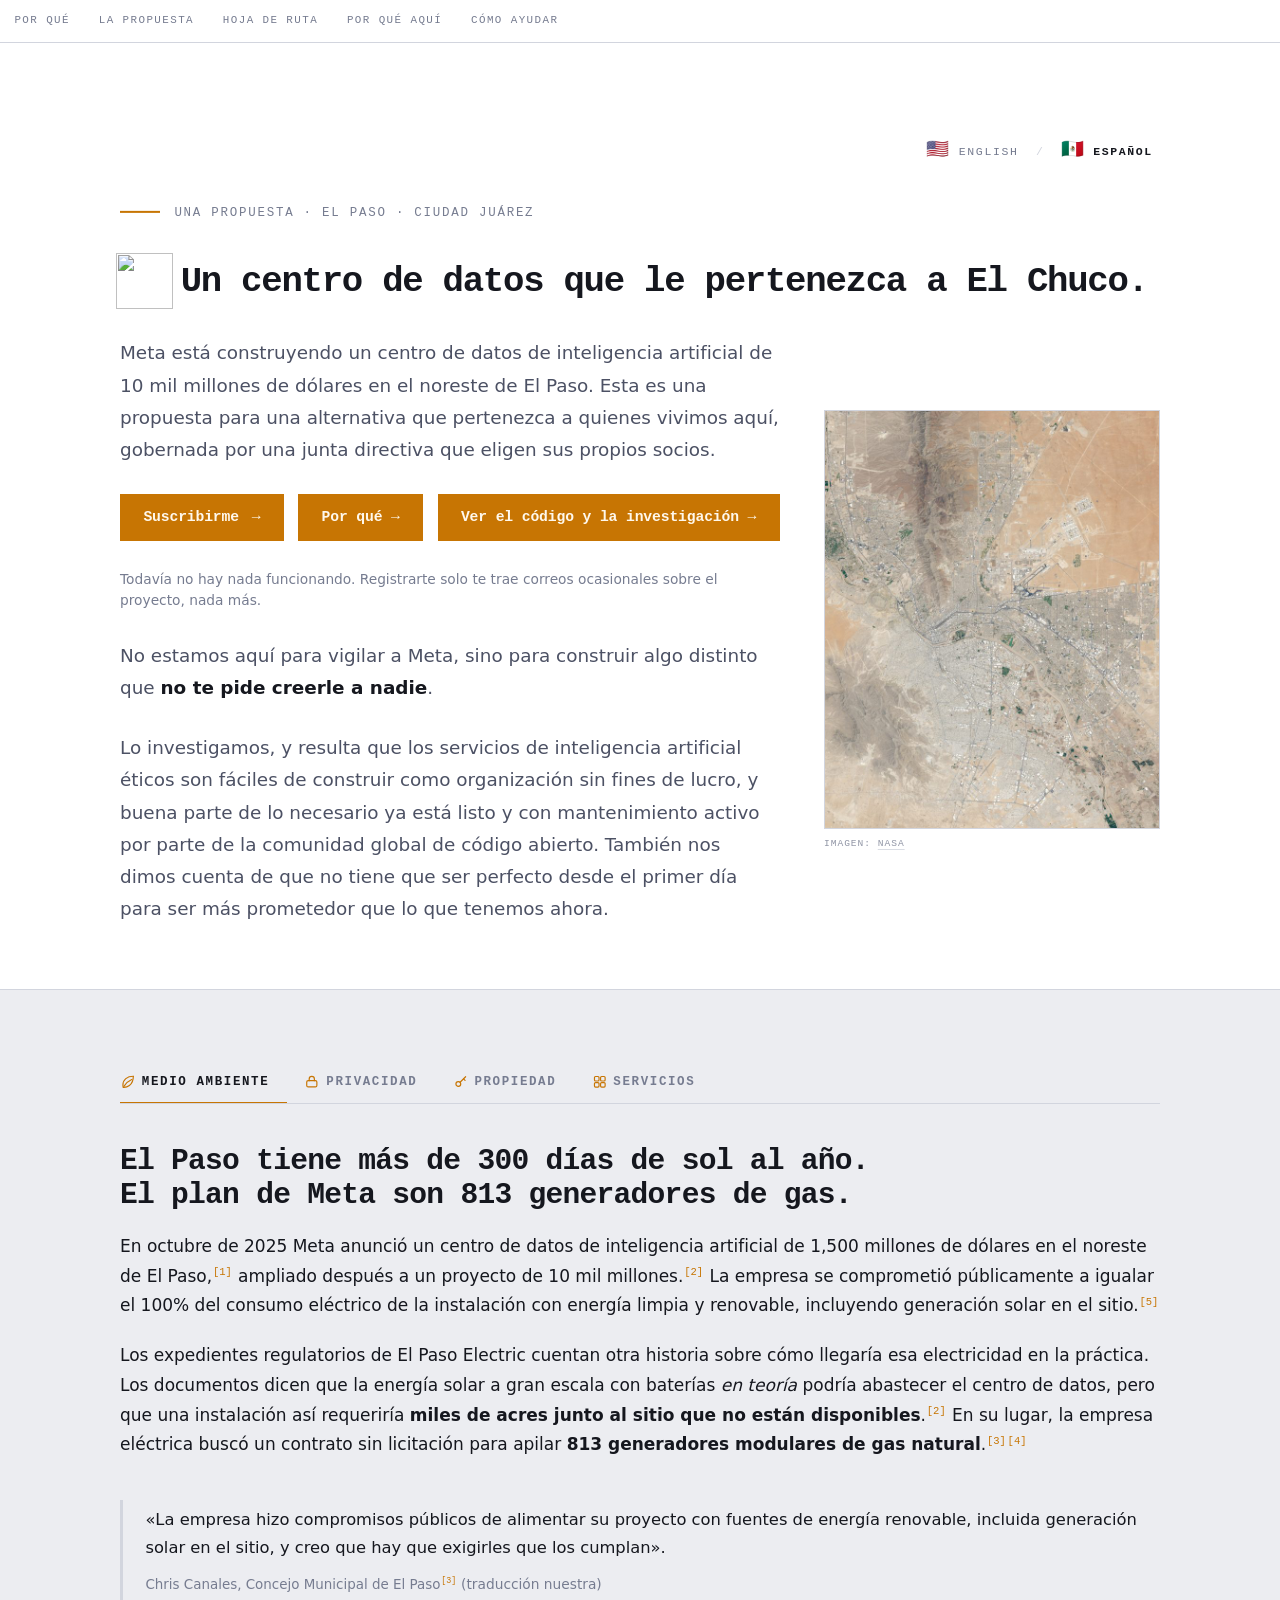
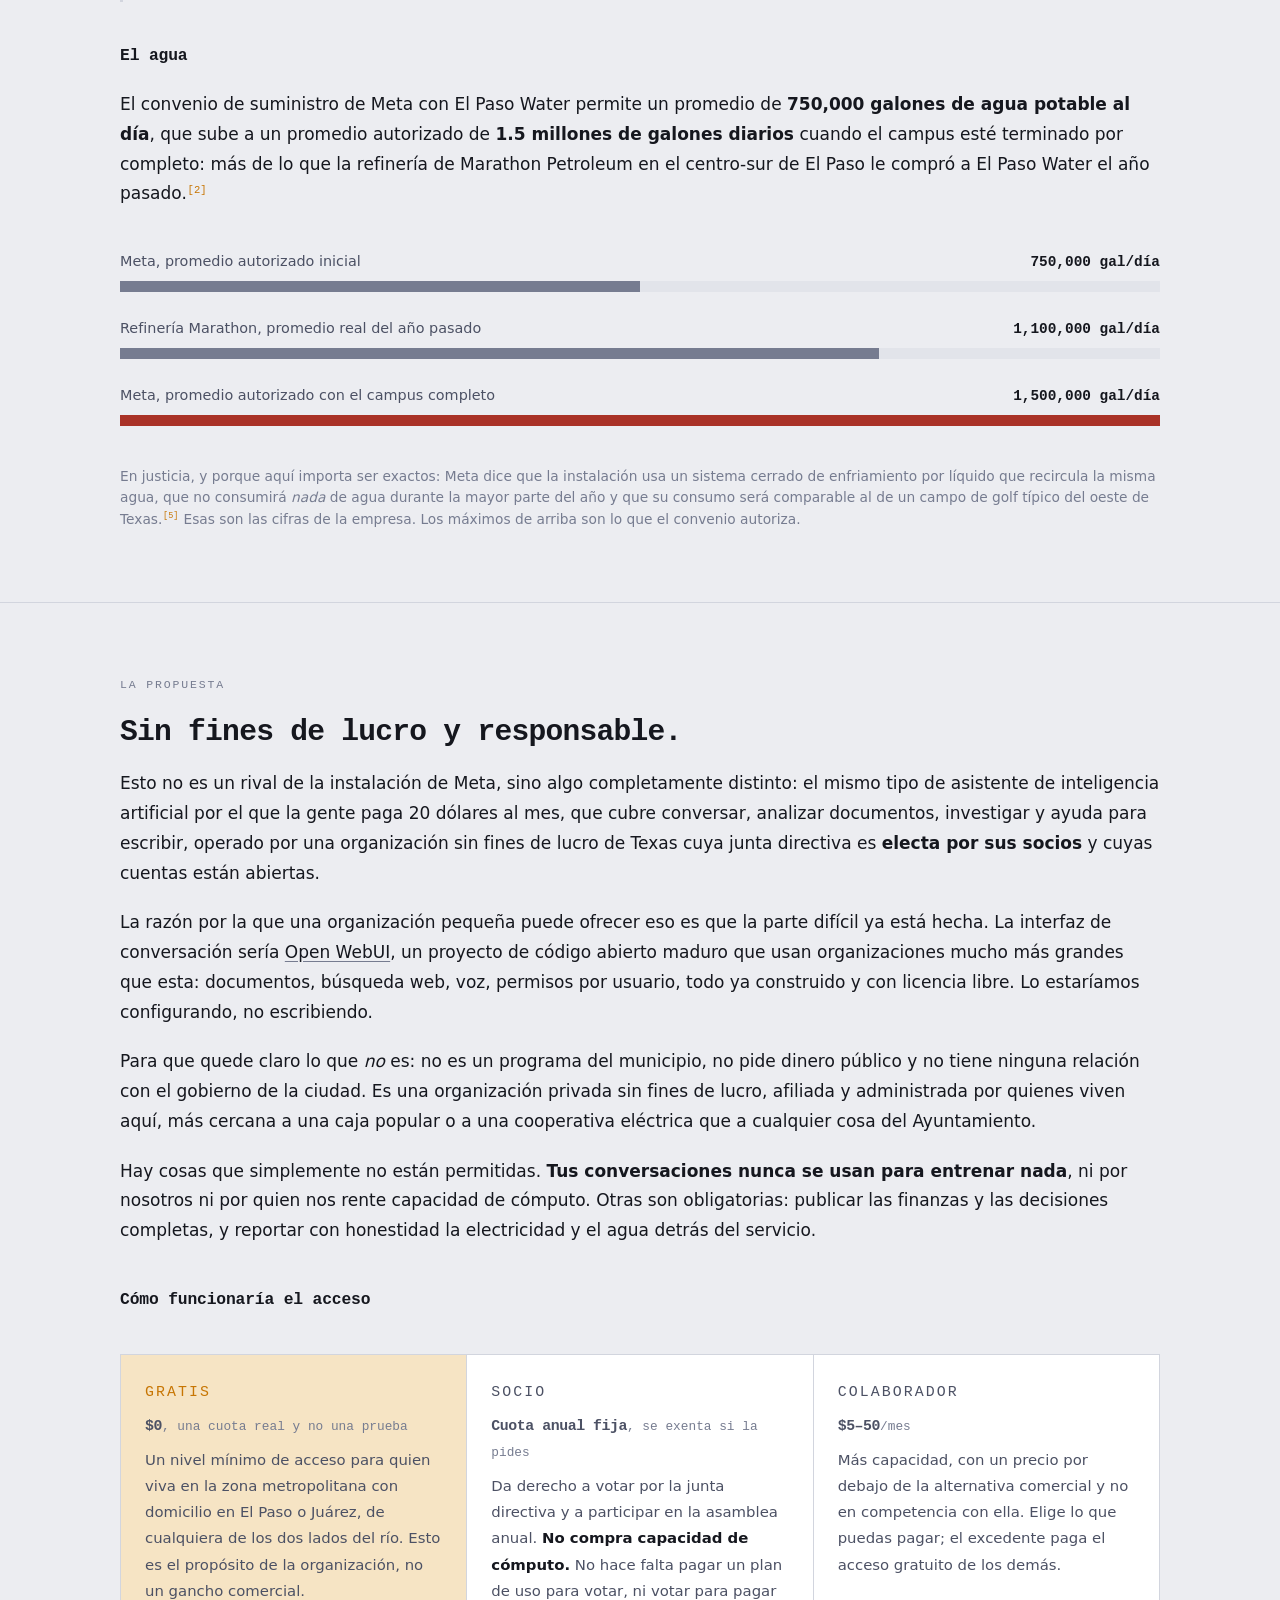
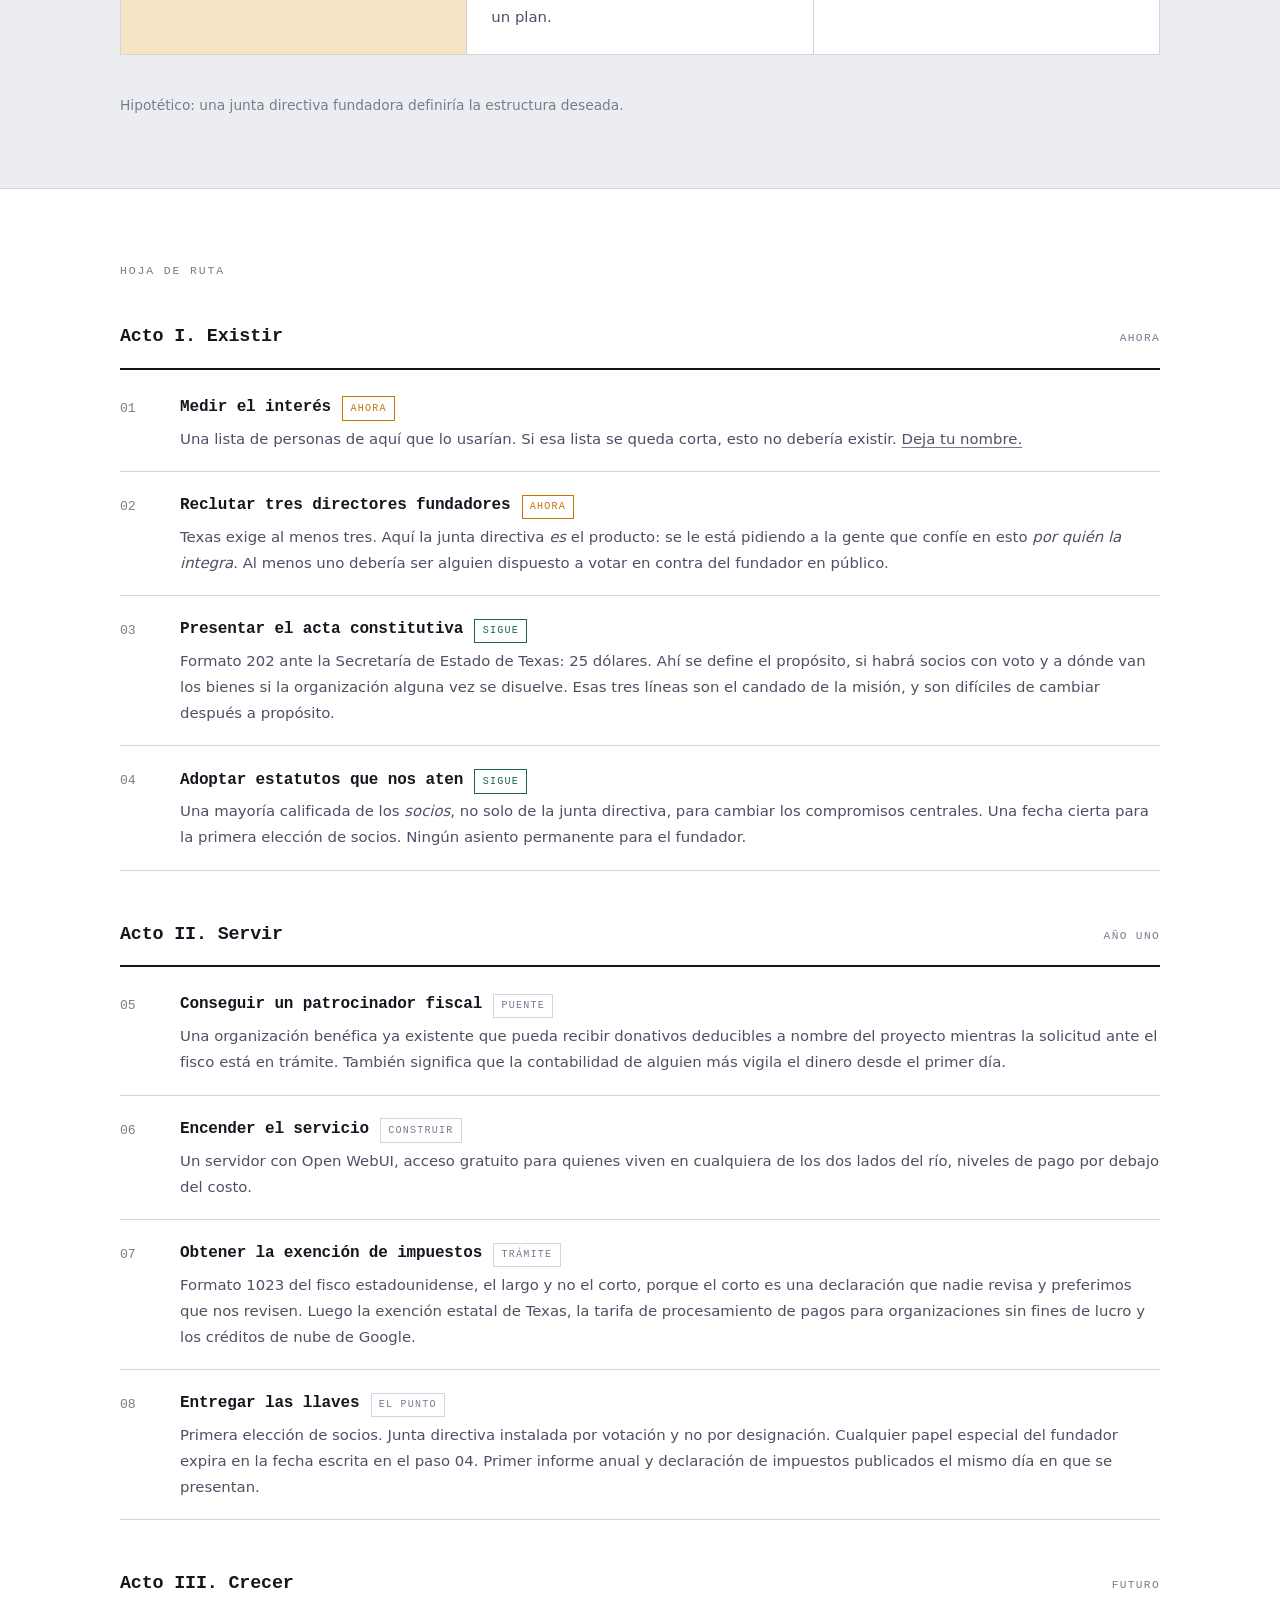
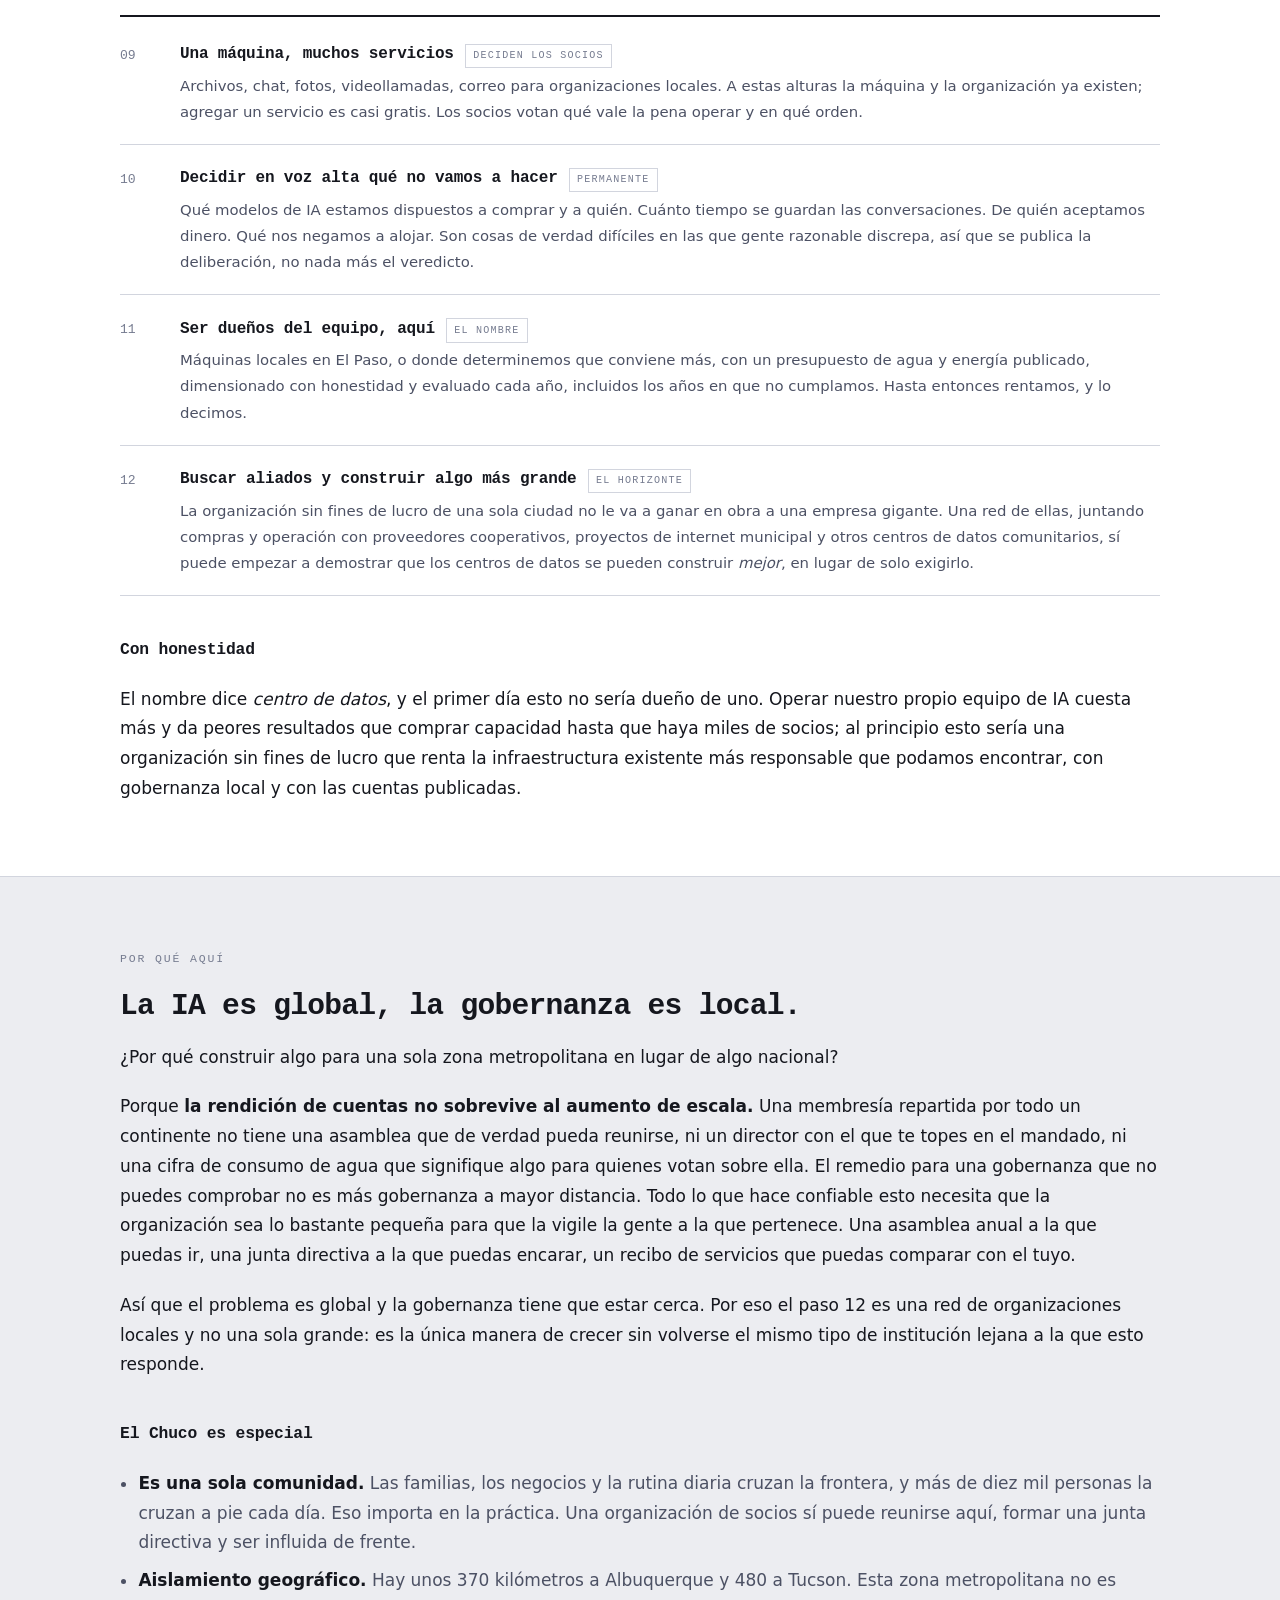
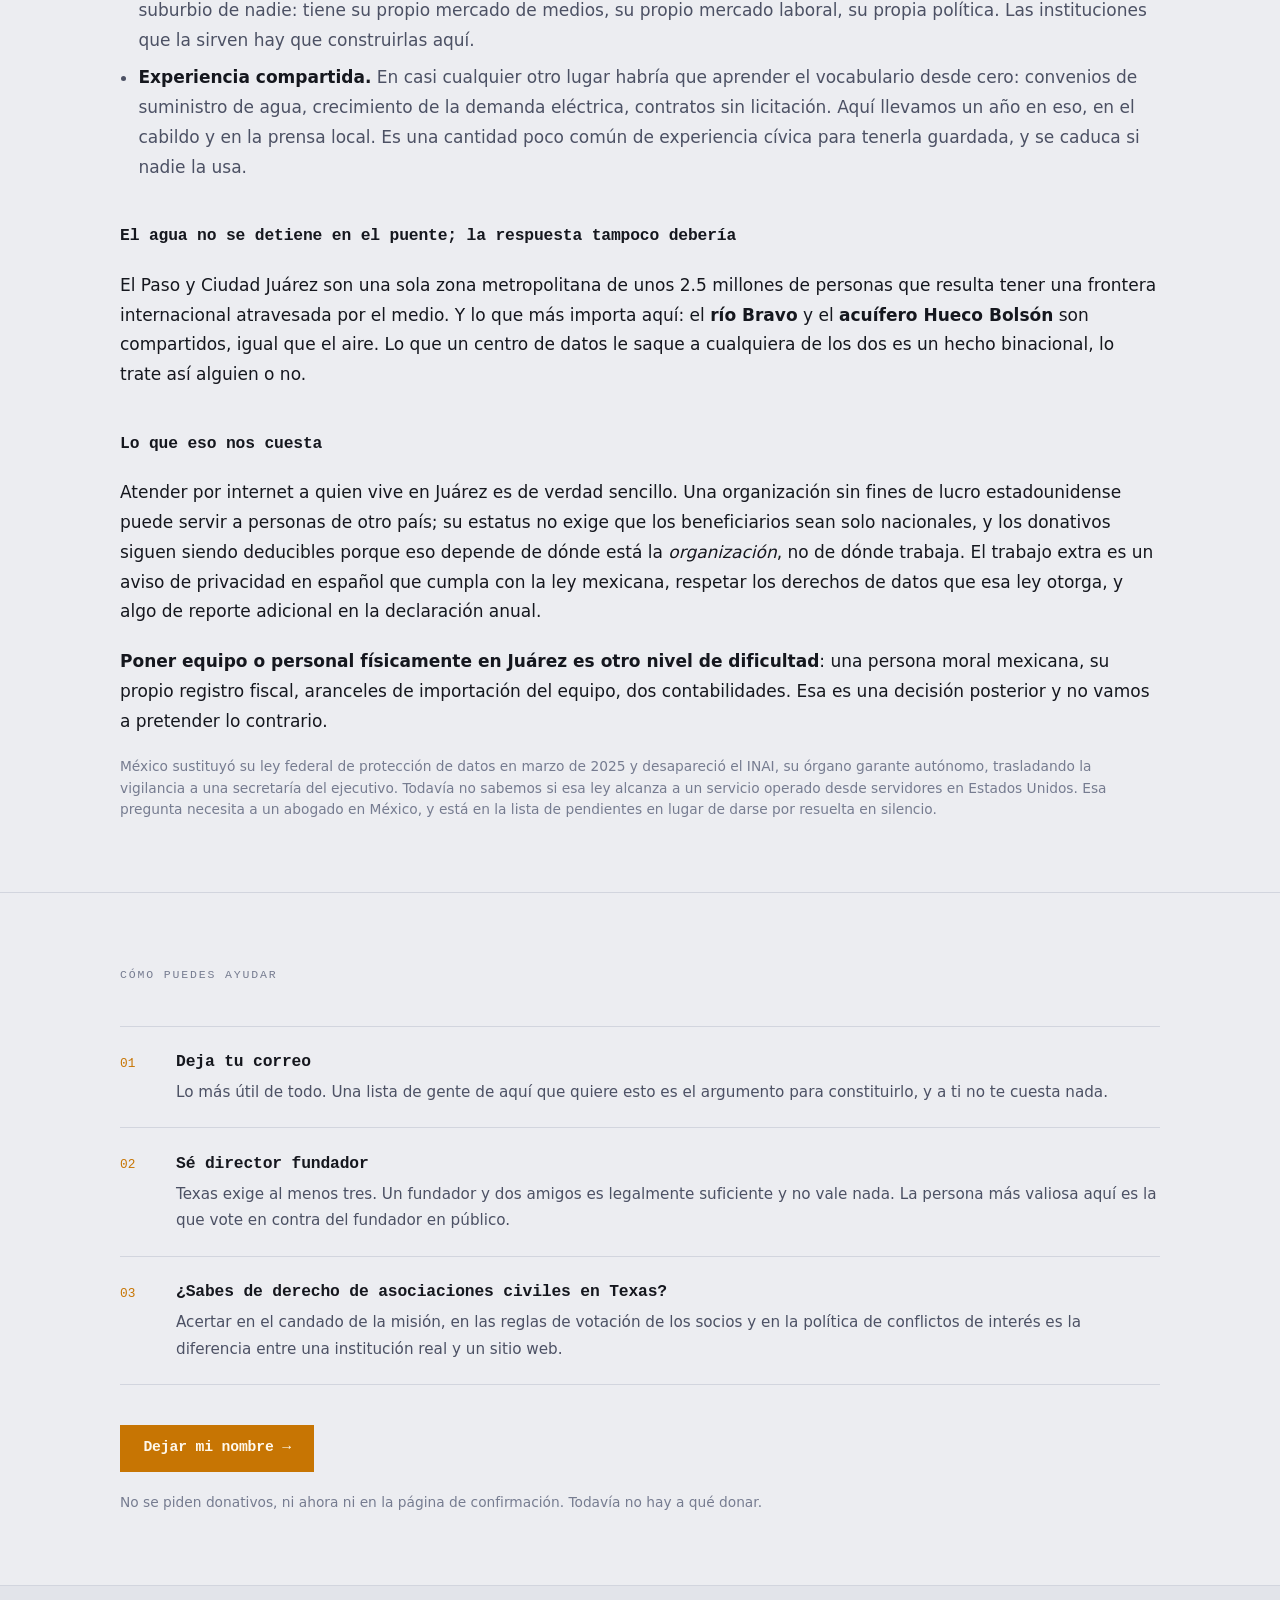
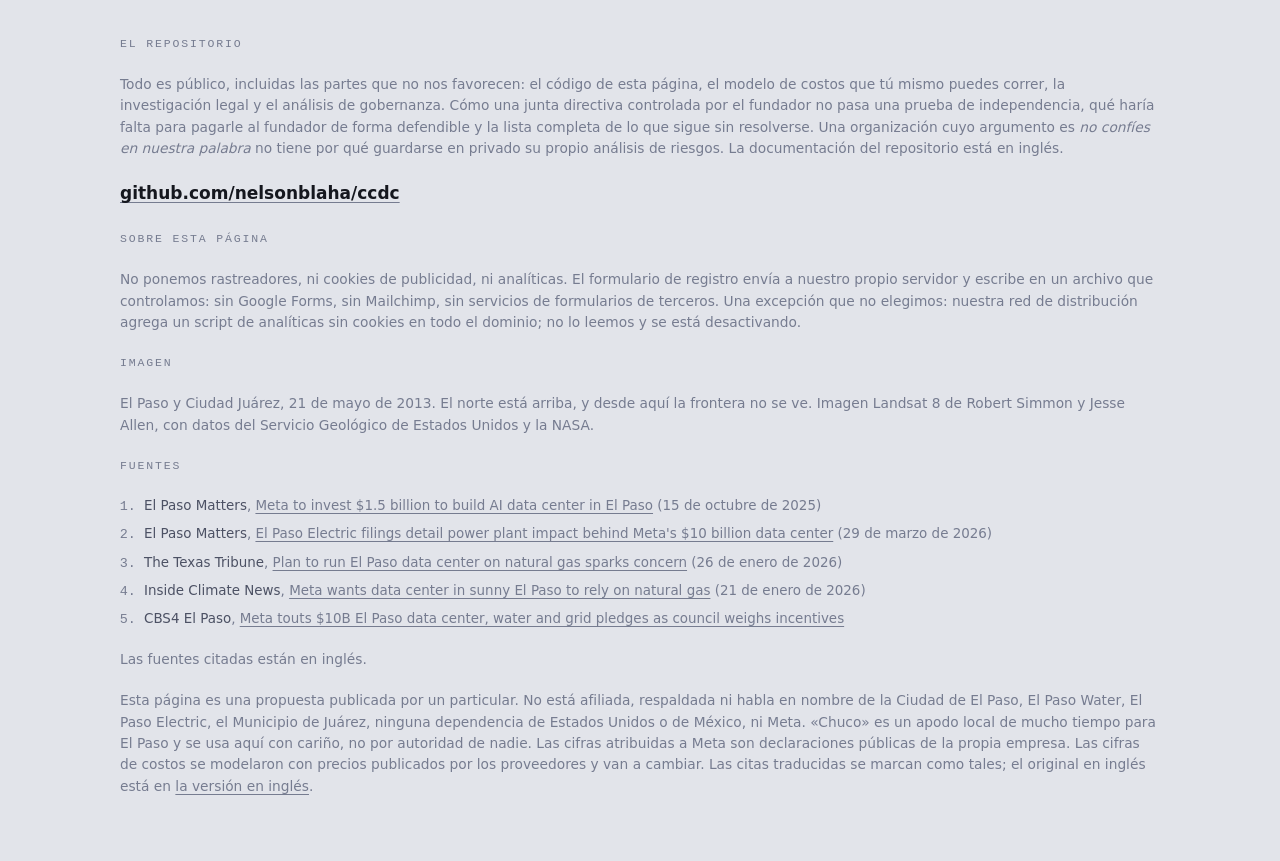
==== commit 49a5b501: "Drop the "weaker version of its own case" paragraph Removed in both languages, and the README's para" ====
--- a/site/es/index.html
+++ b/site/es/index.html
@@ -420,7 +420,6 @@
     <div class="col stack">
       <h3>El agua no se detiene en el puente; la respuesta tampoco deber&iacute;a</h3>
       <p>El Paso y Ciudad Ju&aacute;rez son una sola zona metropolitana de unos 2.5&nbsp;millones de personas que resulta tener una frontera internacional atravesada por el medio. Y lo que m&aacute;s importa aqu&iacute;: el <strong>r&iacute;o Bravo</strong> y el <strong>acu&iacute;fero Hueco Bols&oacute;n</strong> son compartidos, igual que el aire. Lo que un centro de datos le saque a cualquiera de los dos es un hecho binacional, lo trate as&iacute; alguien o no.</p>
-      <p>Lo cual significa que una organizaci&oacute;n construida sobre la rendici&oacute;n de cuentas local por el agua y la energ&iacute;a, que trazara su propia l&iacute;nea en el r&iacute;o, estar&iacute;a defendiendo una versi&oacute;n visiblemente m&aacute;s d&eacute;bil de su propio argumento. As&iacute; que la intenci&oacute;n es servir a toda la zona metropolitana desde el principio, y este sitio est&aacute; en espa&ntilde;ol por la misma raz&oacute;n.</p>
     </div>
 
     <div class="col stack">
--- a/site/style.css
+++ b/site/style.css
@@ -1587,3 +1587,7 @@
   .btn { font-size: min(0.92rem, 3.1vw); }
   .btn-with-sub .joininline { font-size: min(0.68rem, 2.4vw); }
 }
+
+/* Section headings copy their own link (script.js: initTitleCopy). No cursor change:
+   like the rail, it is undiscoverable on purpose and confirms after the fact. */
+.copy-title.is-copied { color: var(--agave); }
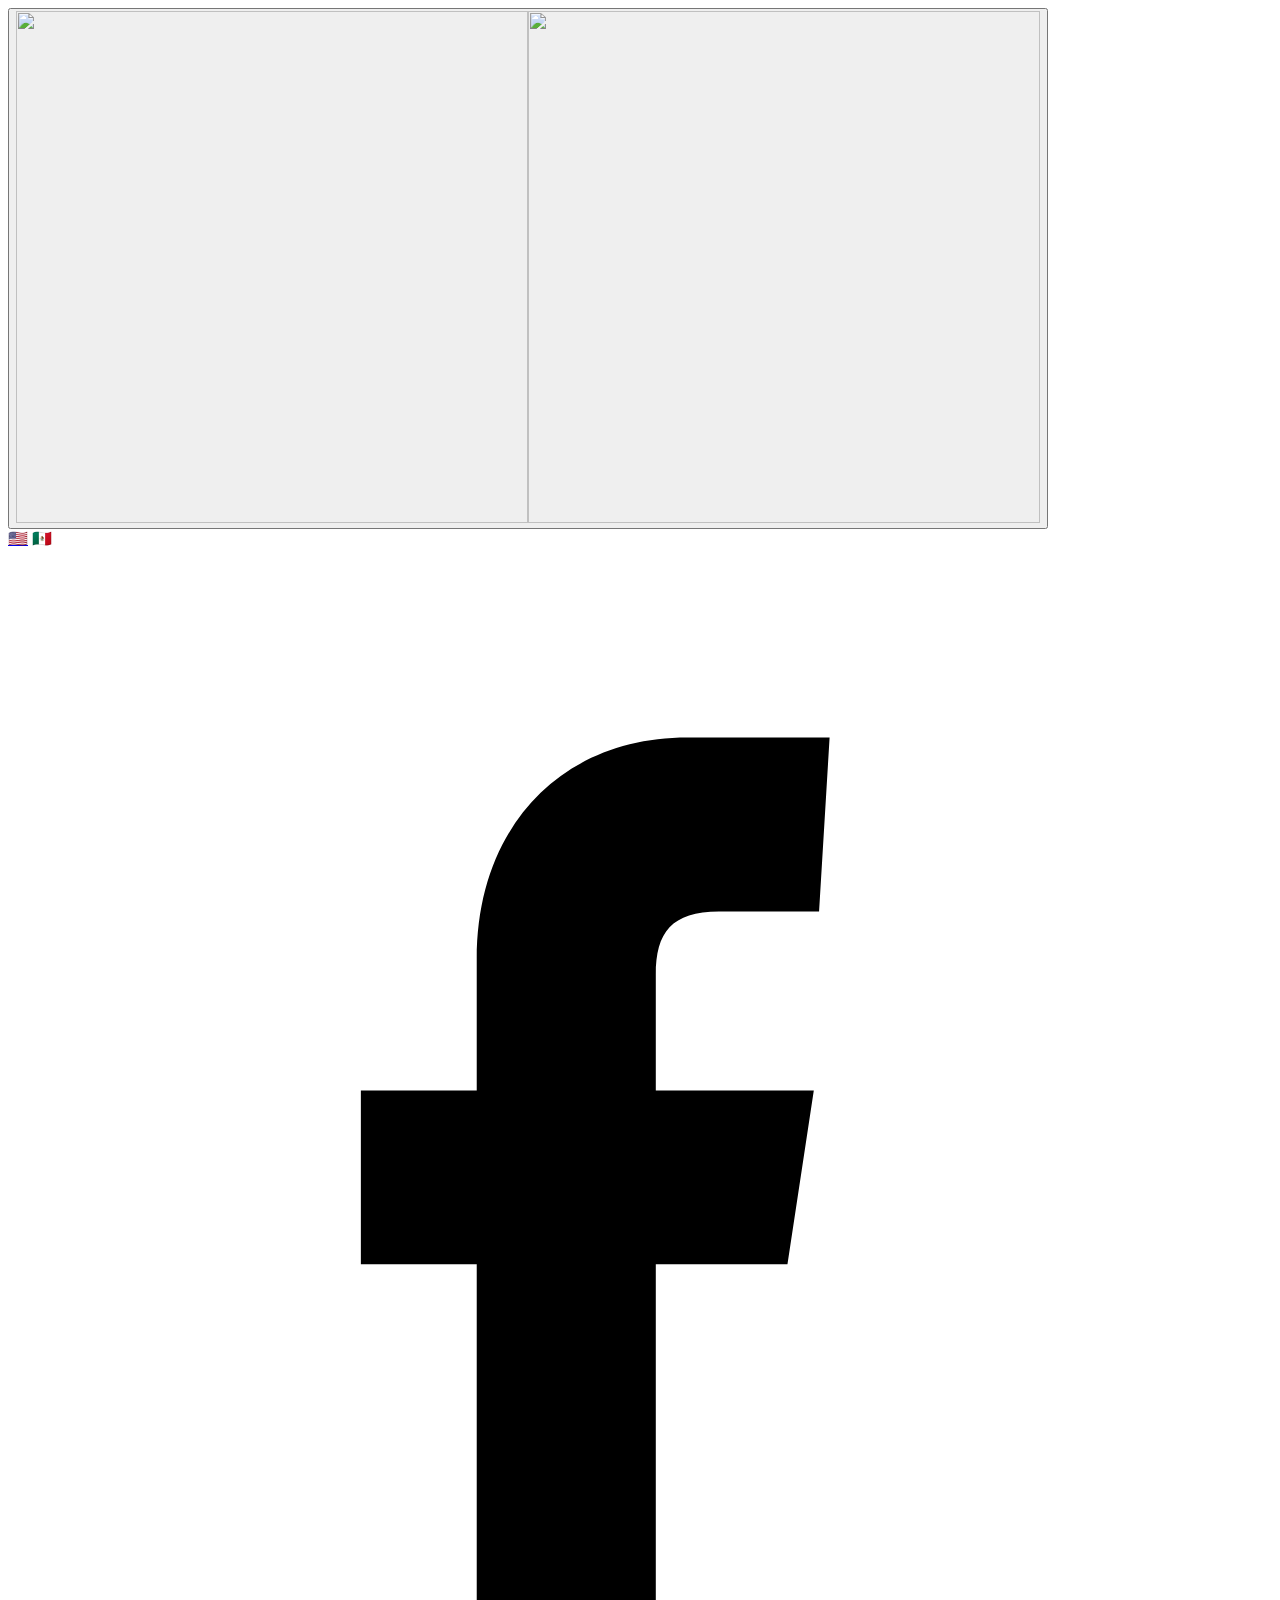
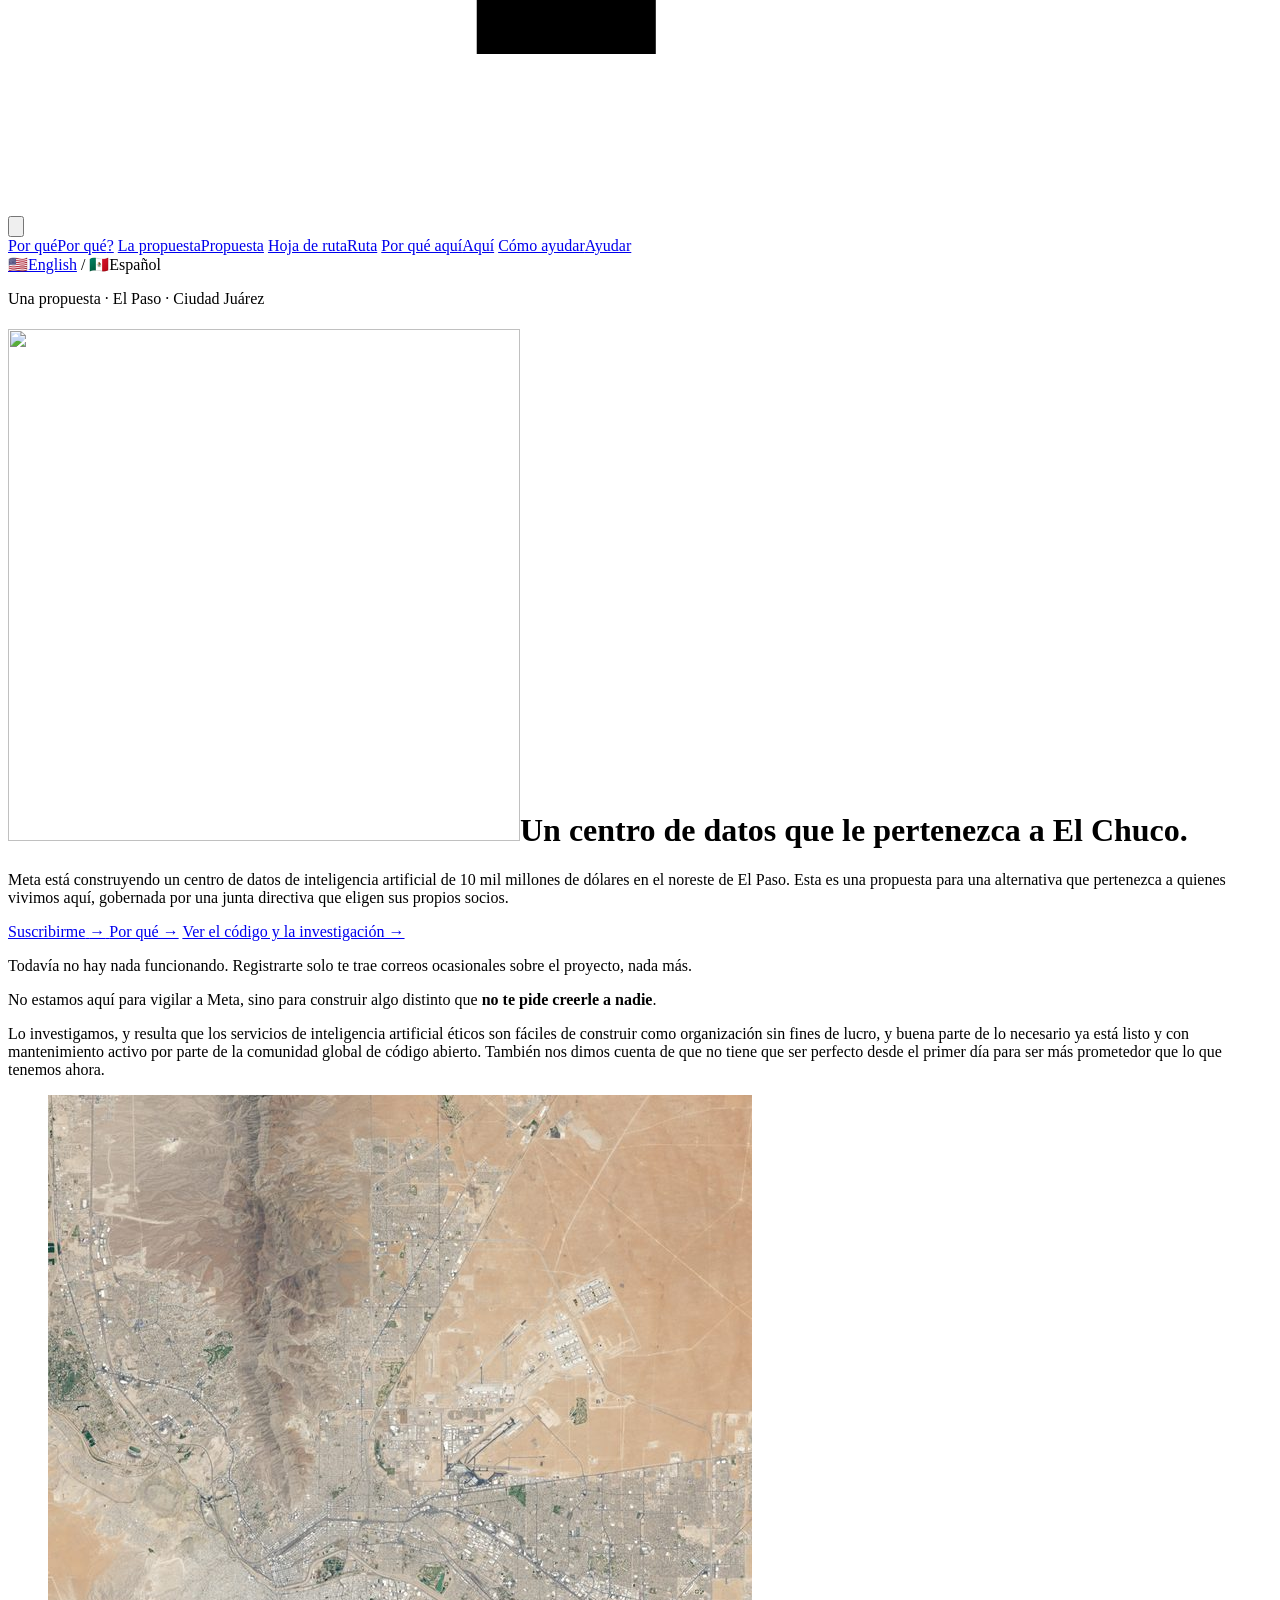
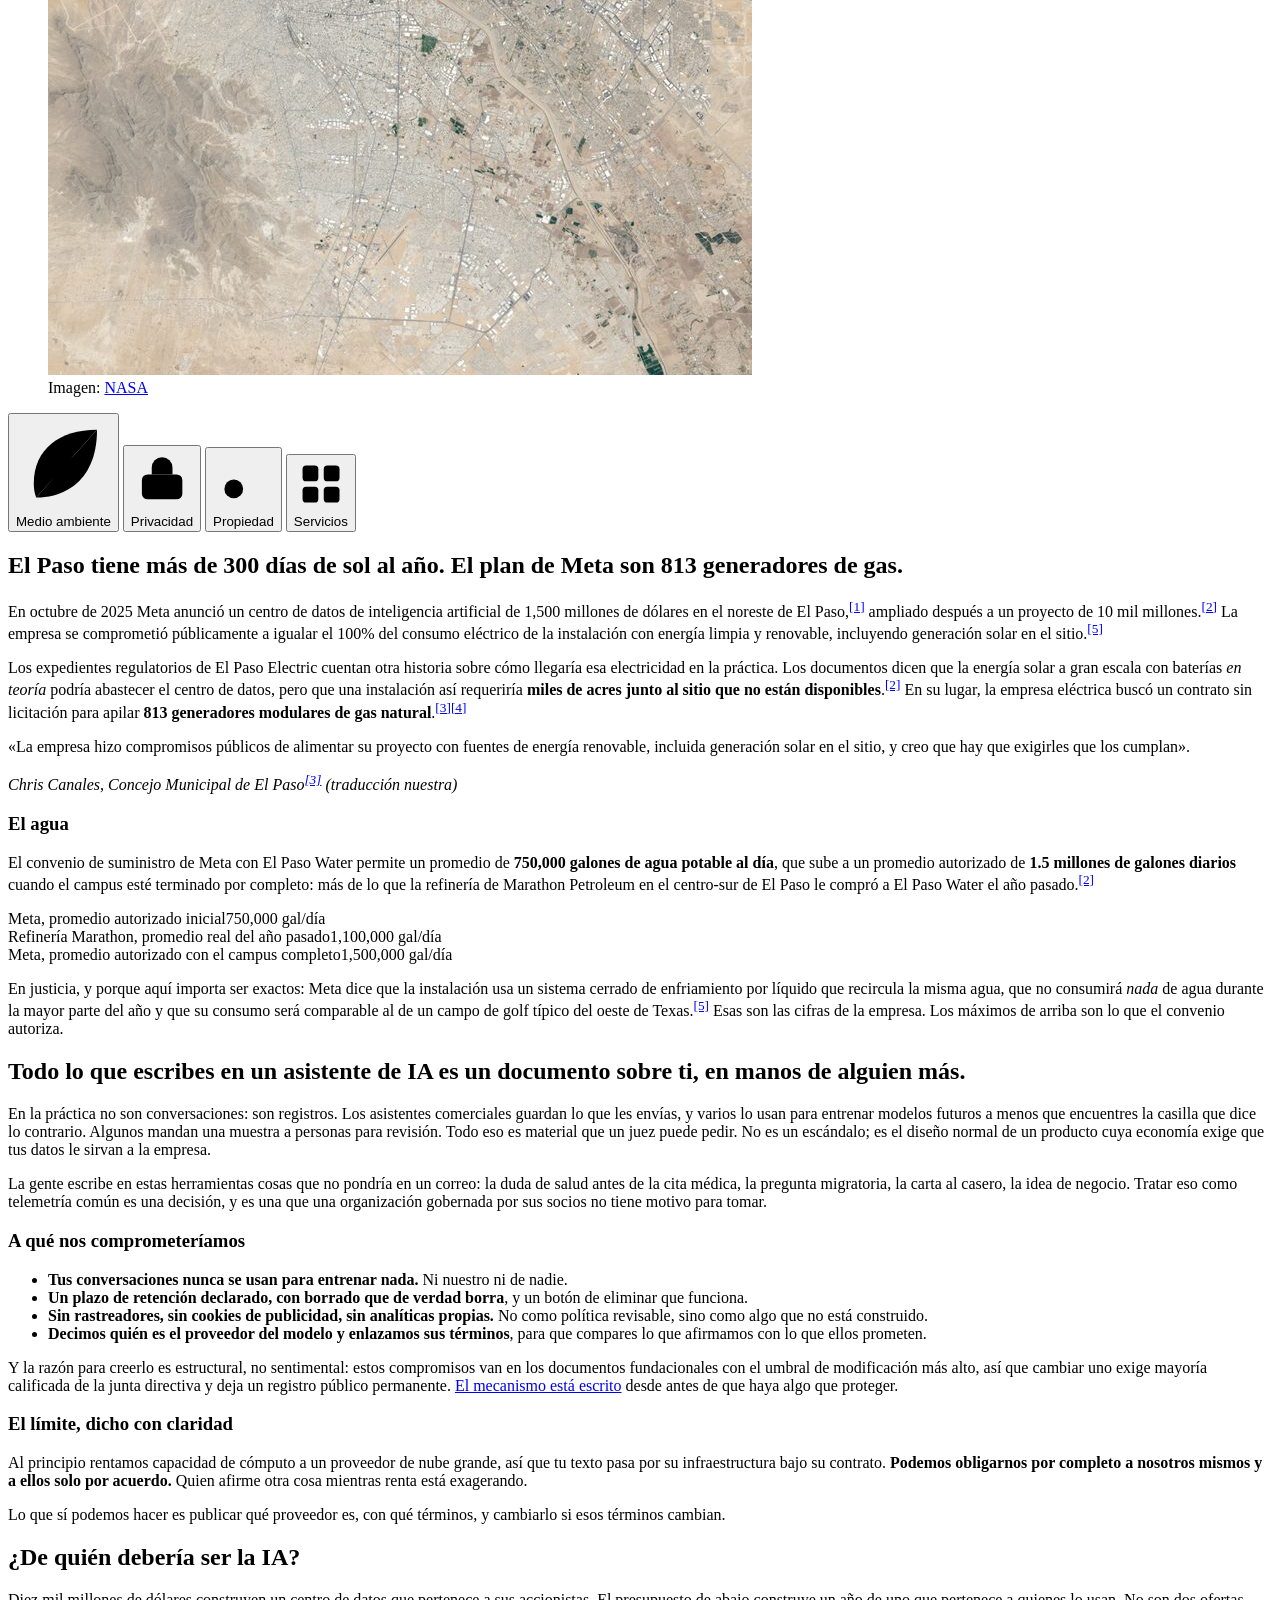
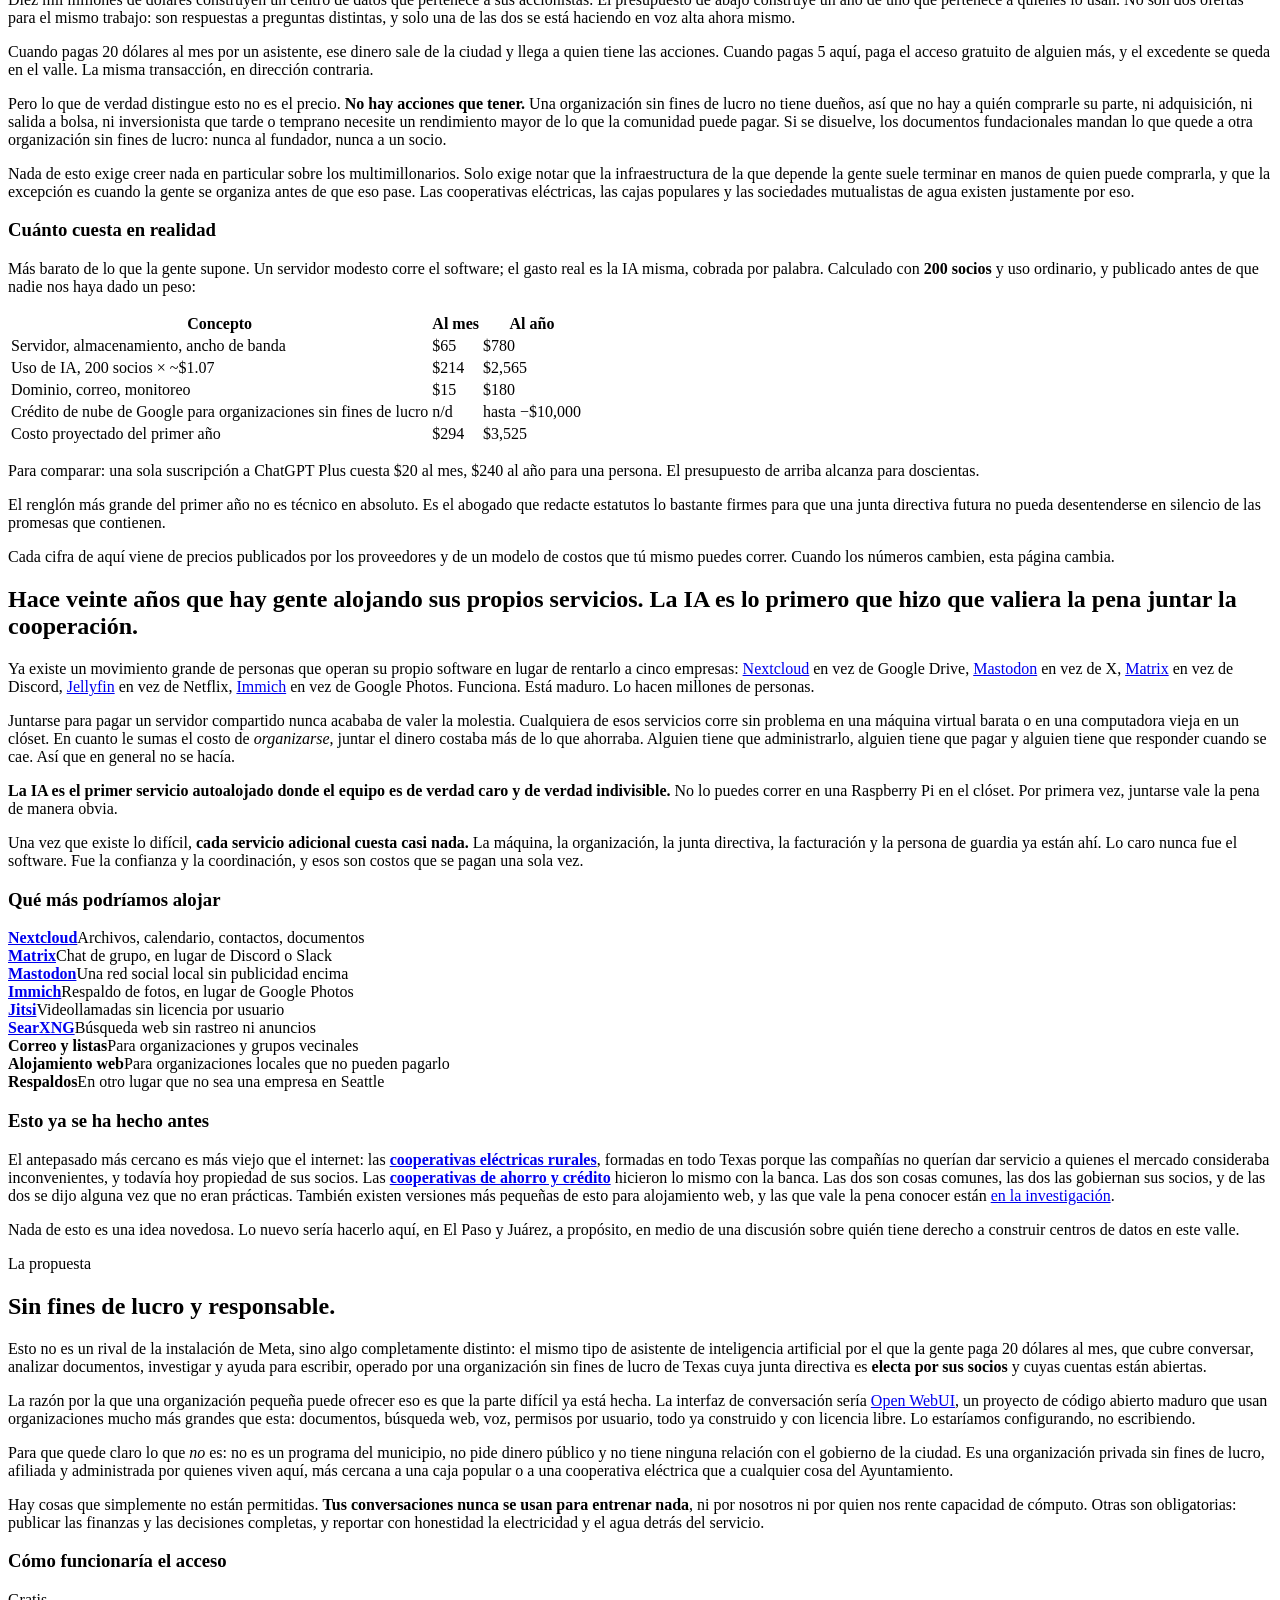
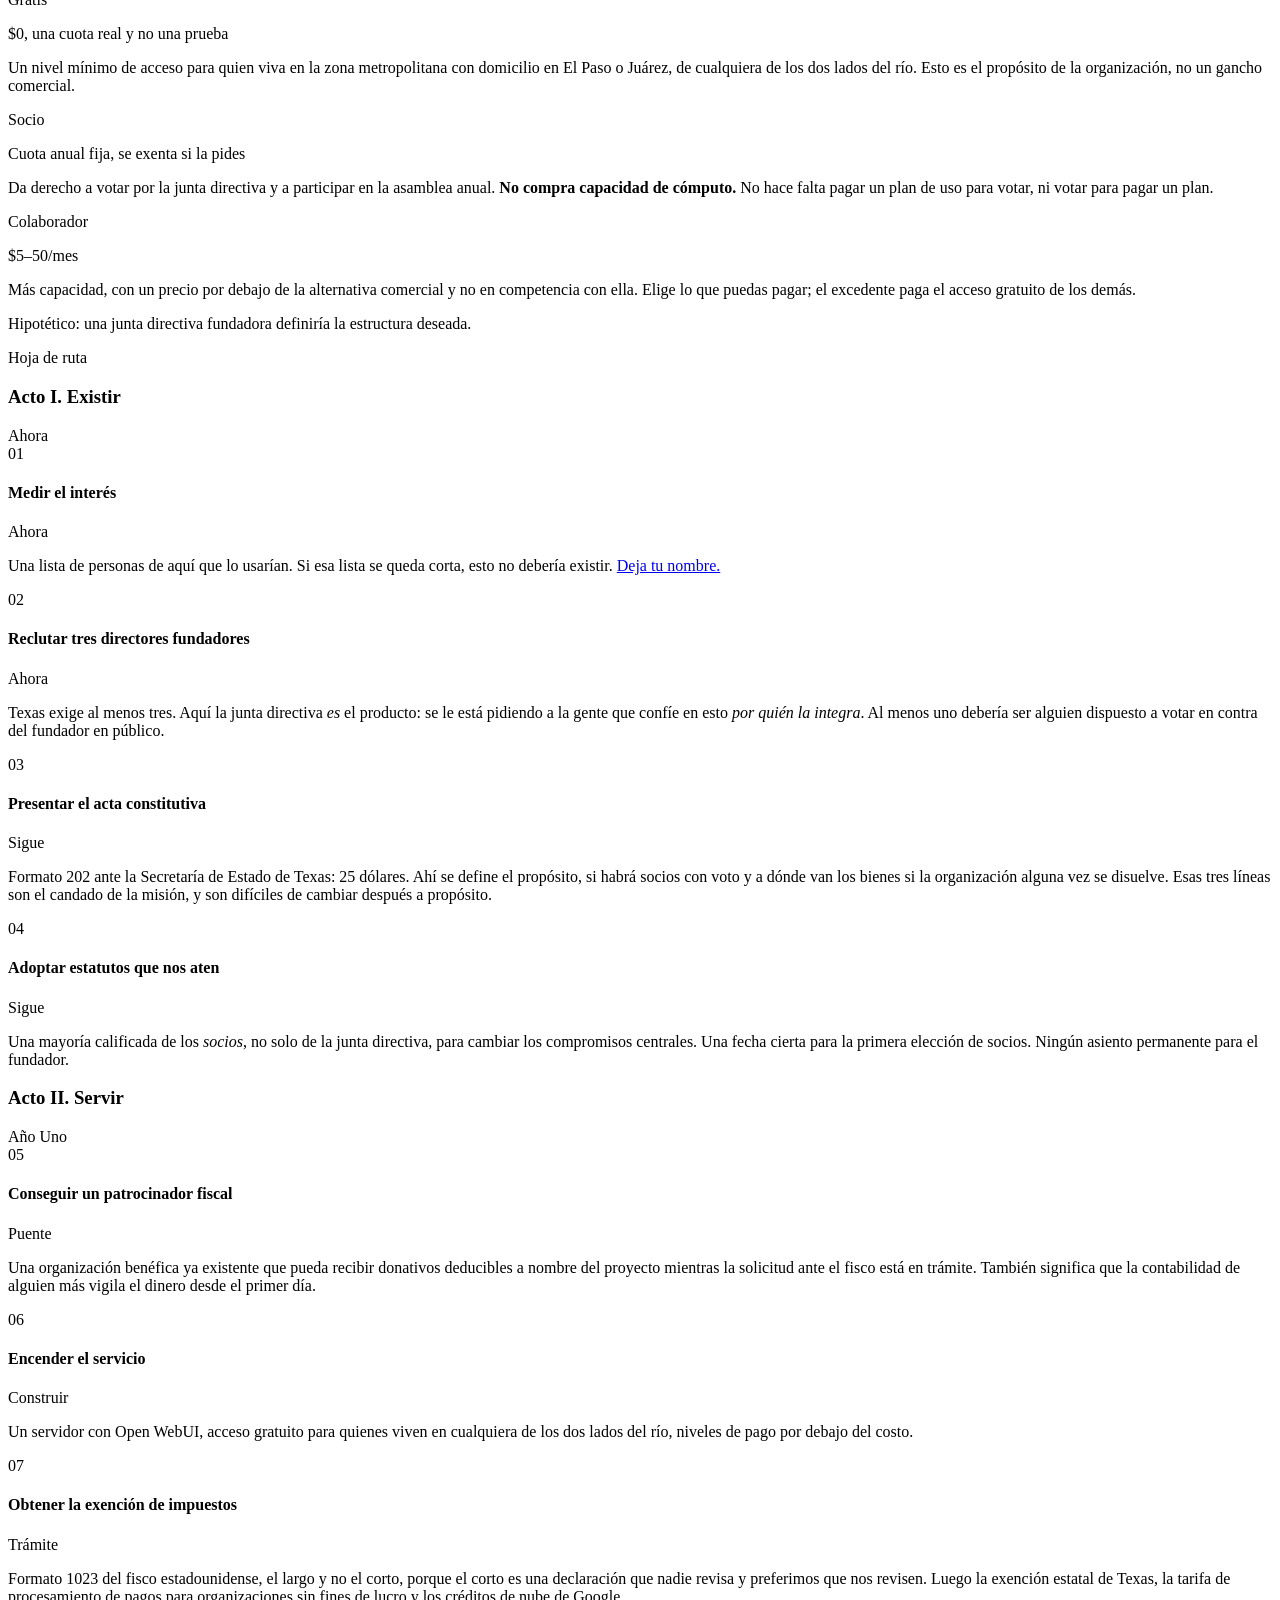
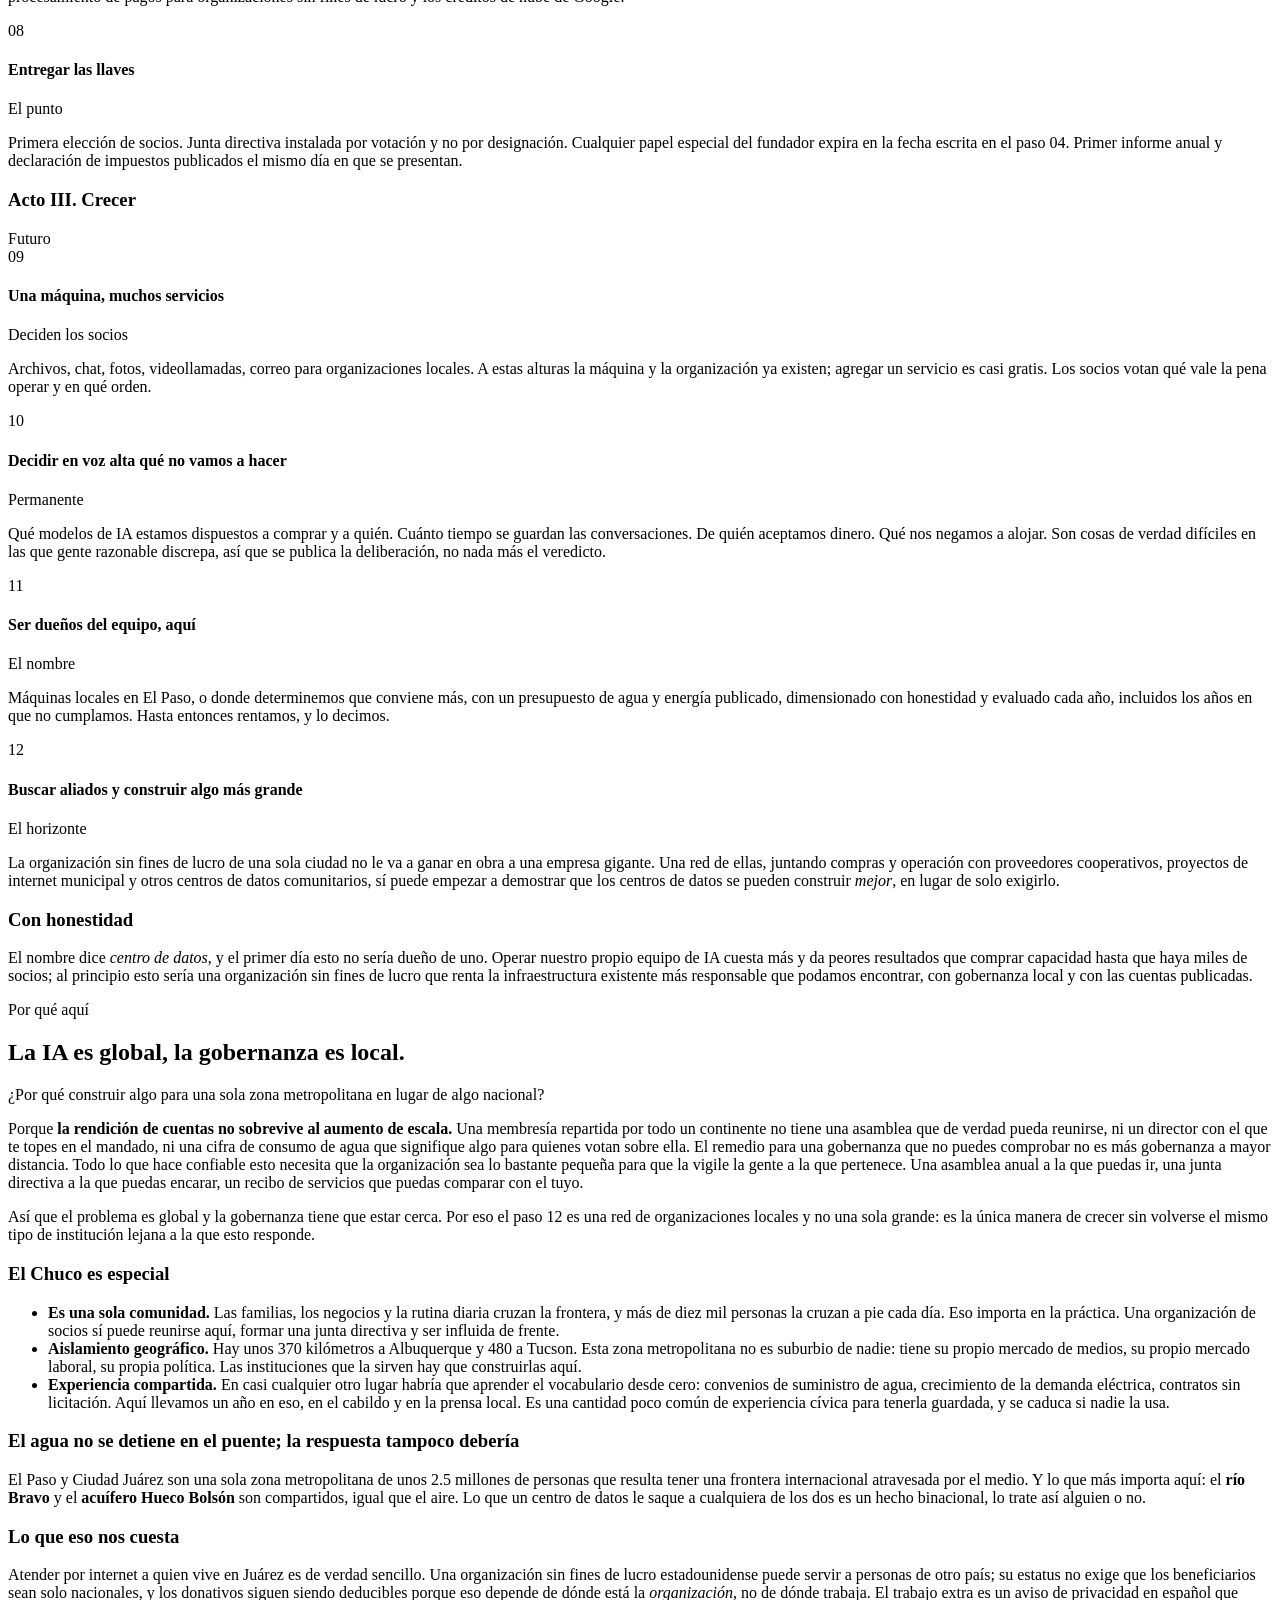
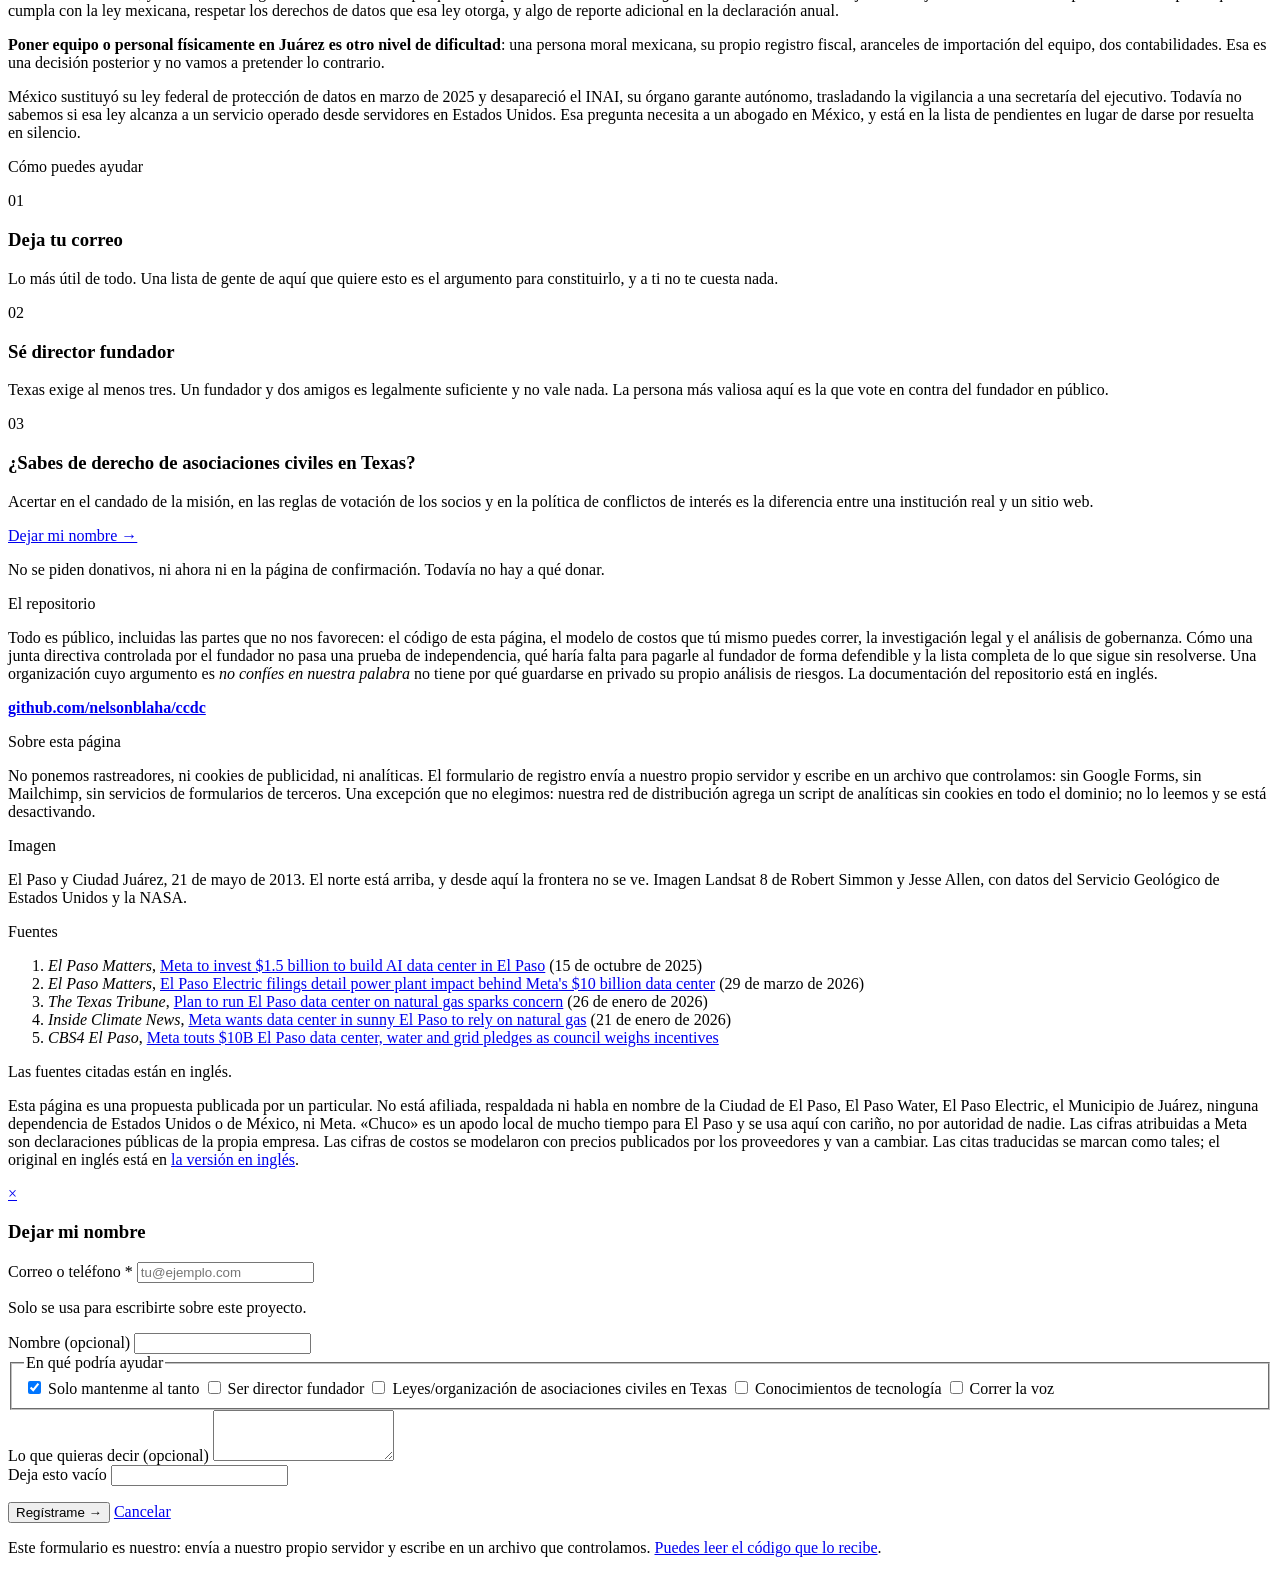
==== commit a38d6122: "Consume campaignlanding instead of carrying it The machinery this page runs on was never about El Pa" ====
--- a/site/es/index.html
+++ b/site/es/index.html
@@ -11,7 +11,8 @@
 <link rel="alternate" hreflang="en" href="https://ccdc.blaha.io/">
 <link rel="alternate" hreflang="es" href="https://ccdc.blaha.io/es/">
 <link rel="alternate" hreflang="x-default" href="https://ccdc.blaha.io/">
-<link rel="stylesheet" href="../style.css">
+<link rel="stylesheet" href="/campaignlanding.css">
+<link rel="stylesheet" href="/style.css">
 </head>
 <body>
 
@@ -47,7 +48,7 @@
     </nav>
     <div class="hero-head">
       <p class="sunline">Una propuesta &middot; El Paso &middot; Ciudad Ju&aacute;rez</p>
-      <h1><img class="hero-star" src="/img/star-hero-sun.svg?v=3" alt="" width="512" height="512">Un centro de datos que le pertenezca a El&nbsp;Chuco.</h1>
+      <h1><img class="hero-mark" src="/img/star-hero-sun.svg?v=3" alt="" width="512" height="512">Un centro de datos que le pertenezca a El&nbsp;Chuco.</h1>
     </div>
     <div class="hero-in">
       <p class="lede">Meta est&aacute; construyendo un centro de datos de inteligencia artificial de 10&nbsp;mil millones de d&oacute;lares en el noreste de El&nbsp;Paso. Esta es una propuesta para una alternativa que pertenezca a quienes vivimos aqu&iacute;, gobernada por una junta directiva que eligen sus propios socios.</p>
@@ -506,7 +507,7 @@
   <div class="modal-card">
     <a class="modal-close" href="#" aria-label="Cerrar">&times;</a>
     <h3 id="signup-title">Dejar mi nombre</h3>
-    <form class="form-card" method="post" action="https://chucodata.org/api/signup">
+    <form class="form-card" method="post" action="/api/signup">
       <div class="field">
         <label for="contact">Correo o tel&eacute;fono <span aria-hidden="true">*</span></label>
         <input type="text" id="contact" name="contact" required autocomplete="email" placeholder="tu@ejemplo.com">
@@ -551,6 +552,6 @@
 
 <!--JOIN-TAG-->
 
-<script src="../script.js"></script>
+<script src="/campaignlanding.js"></script>
 </body>
 </html>
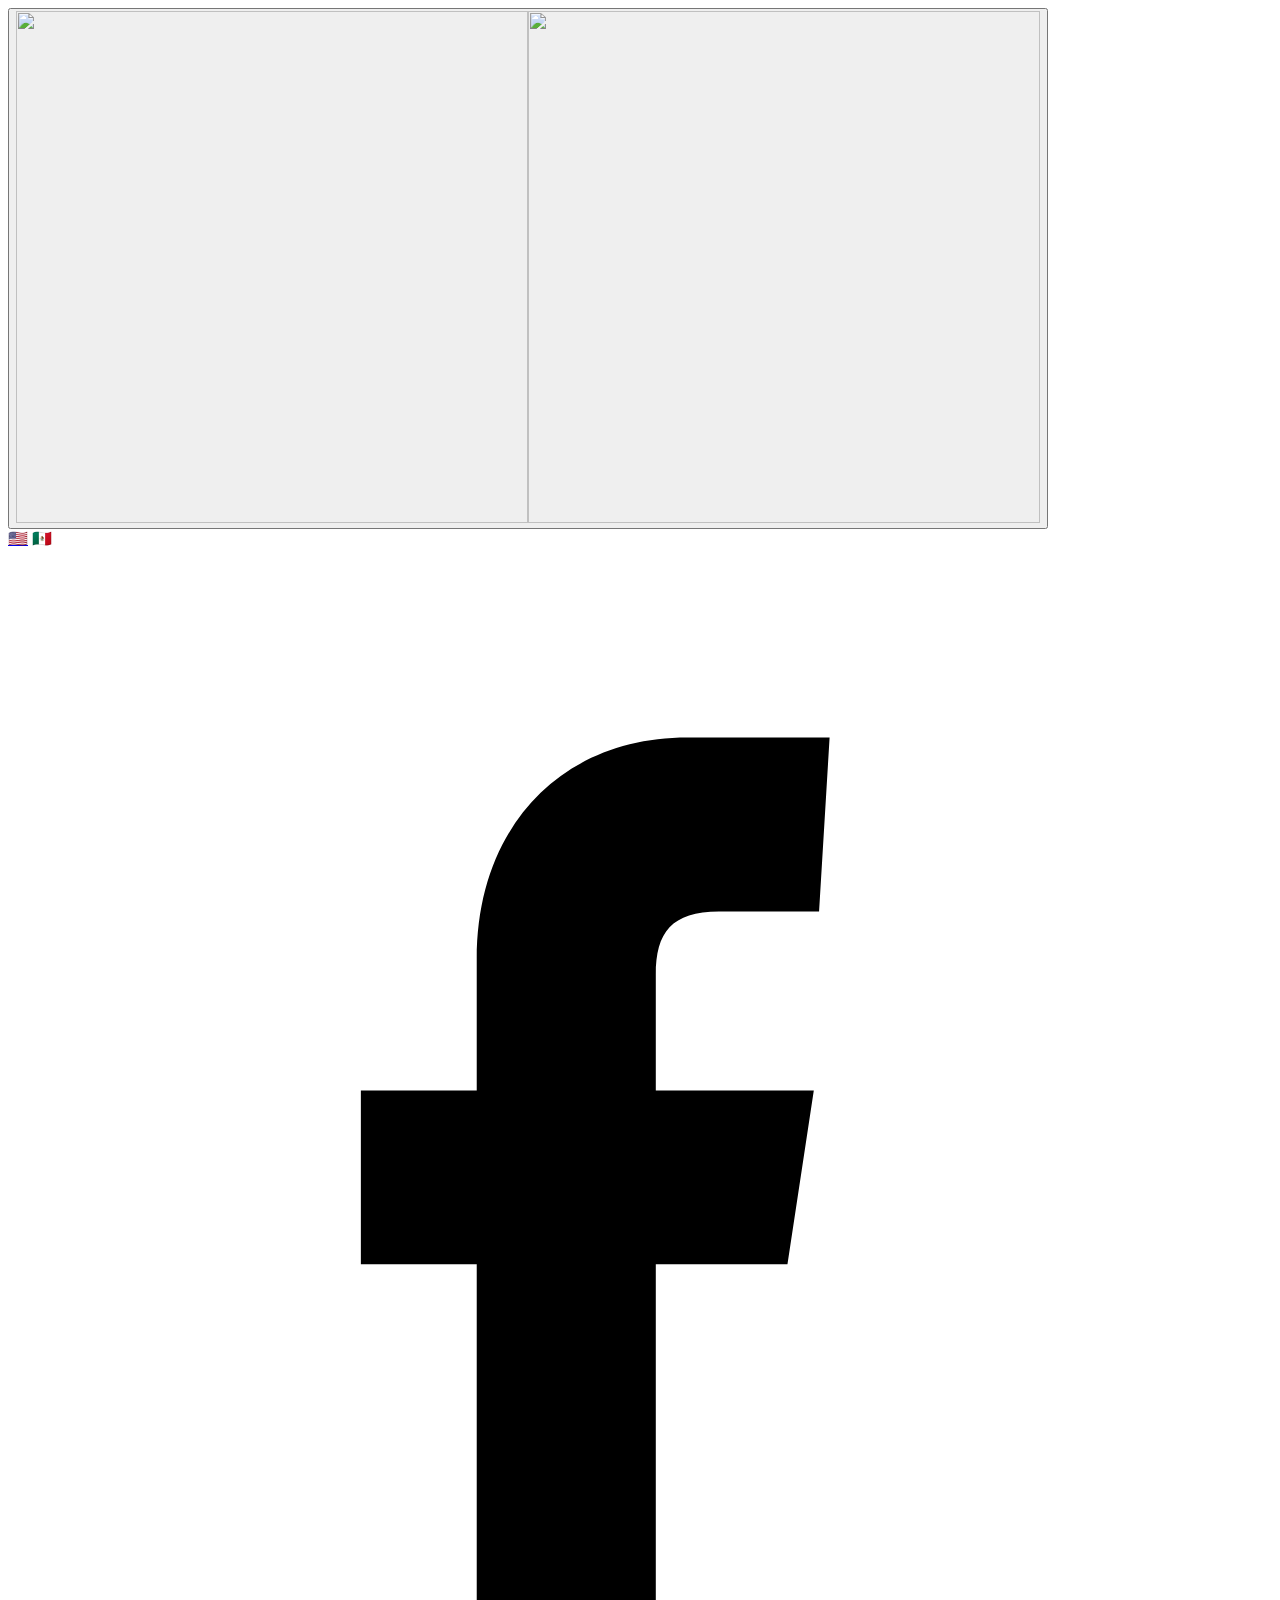
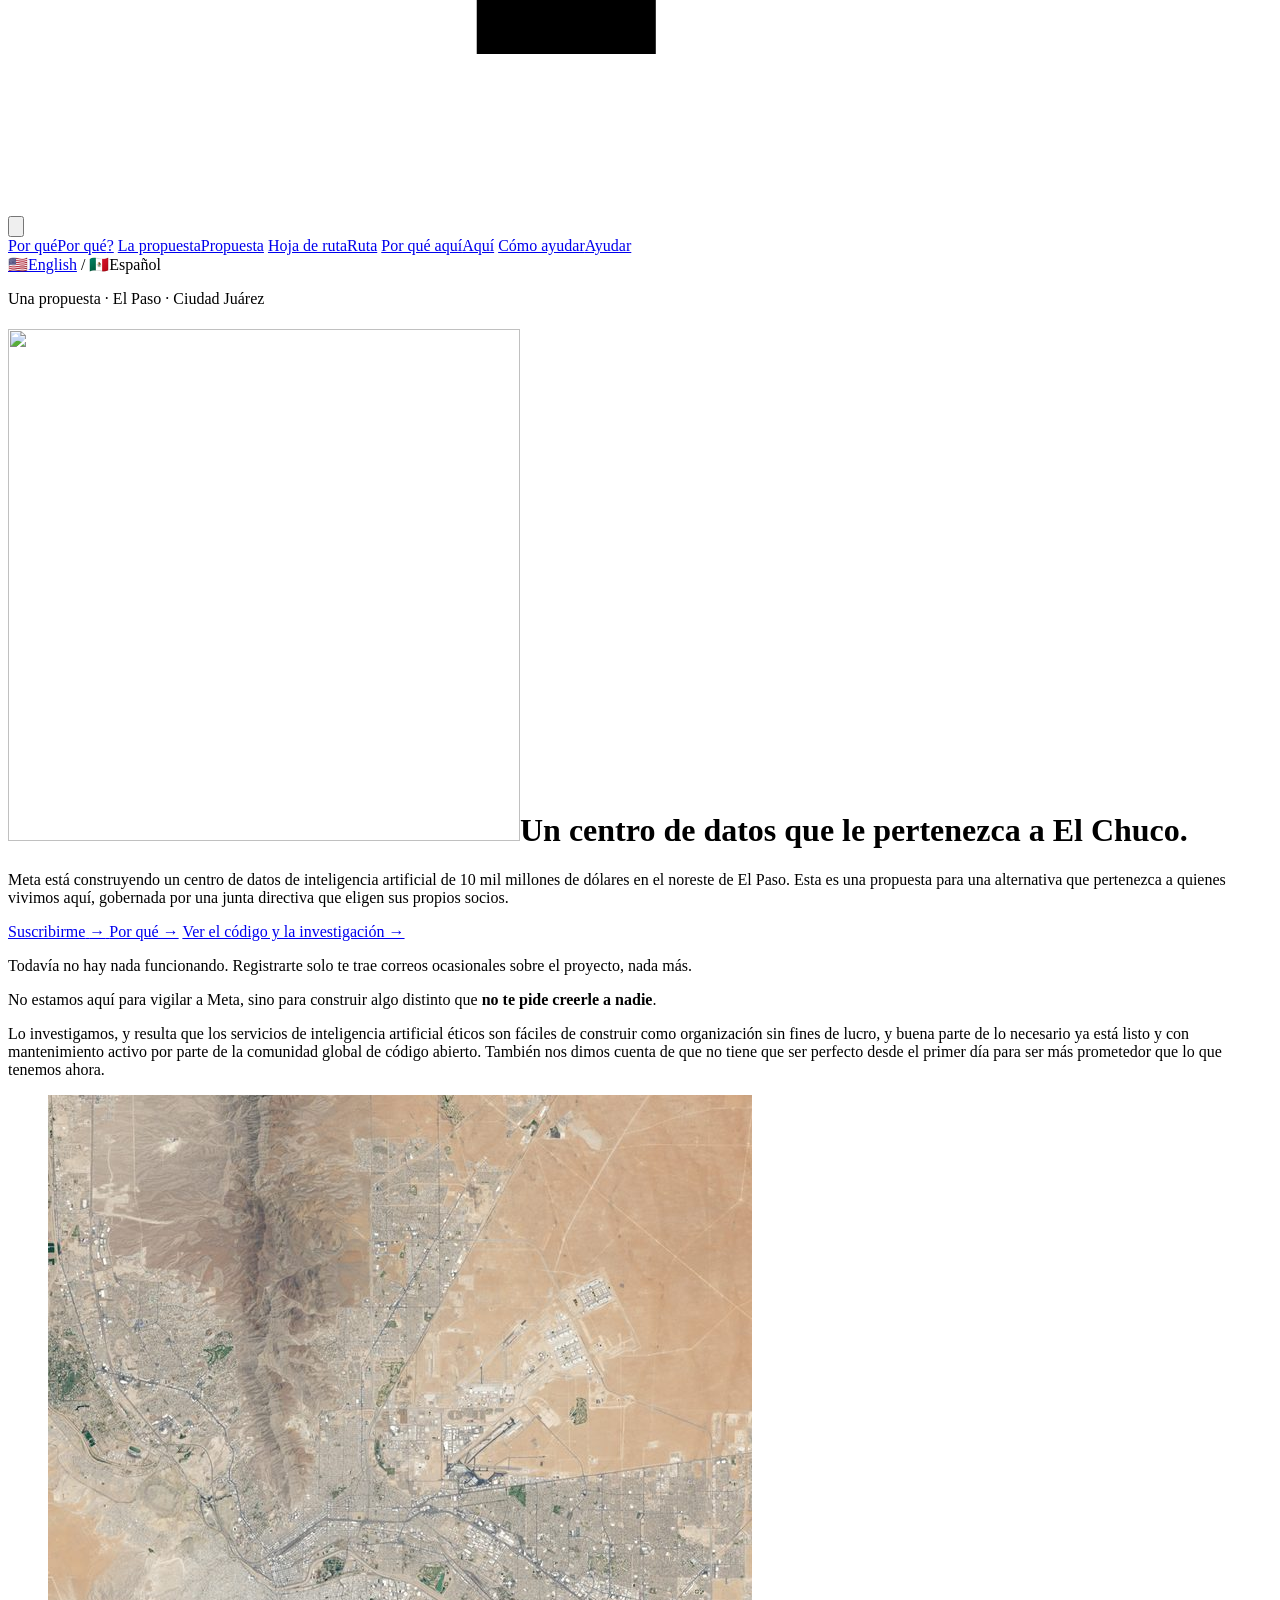
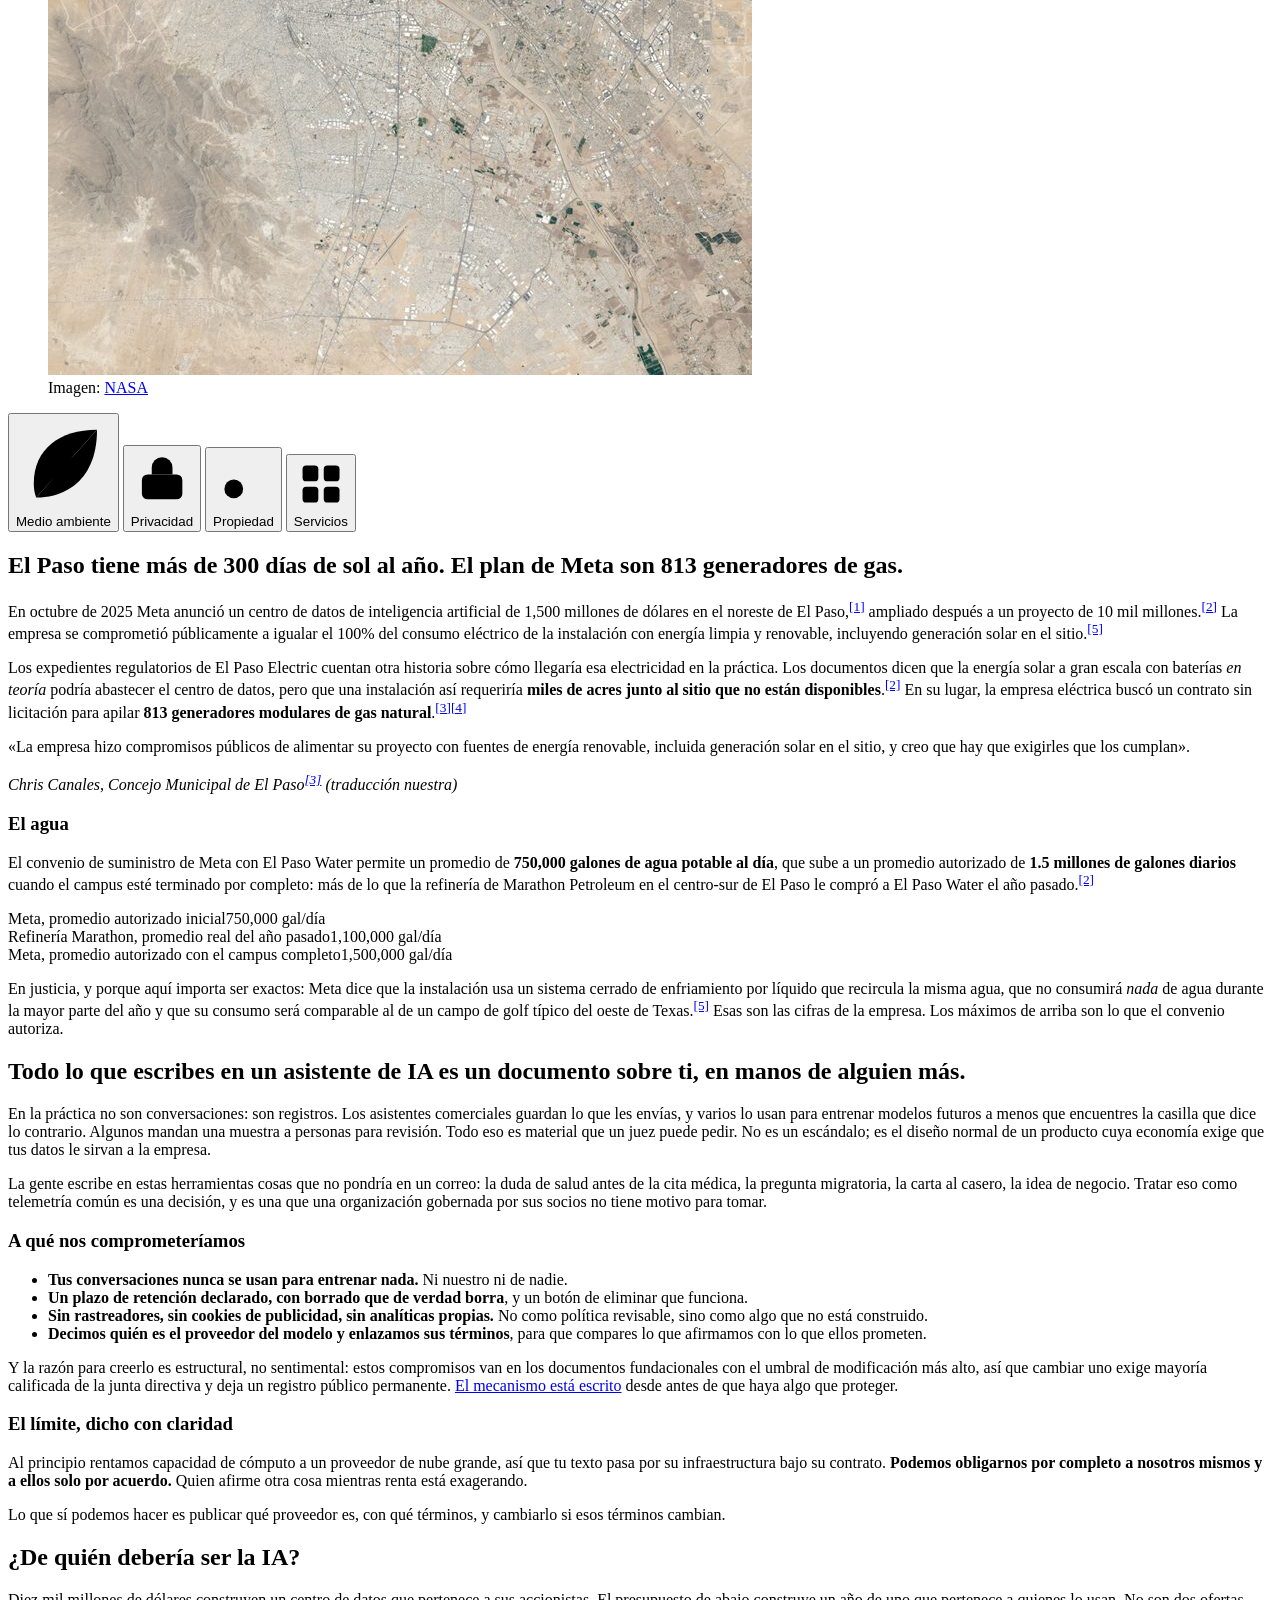
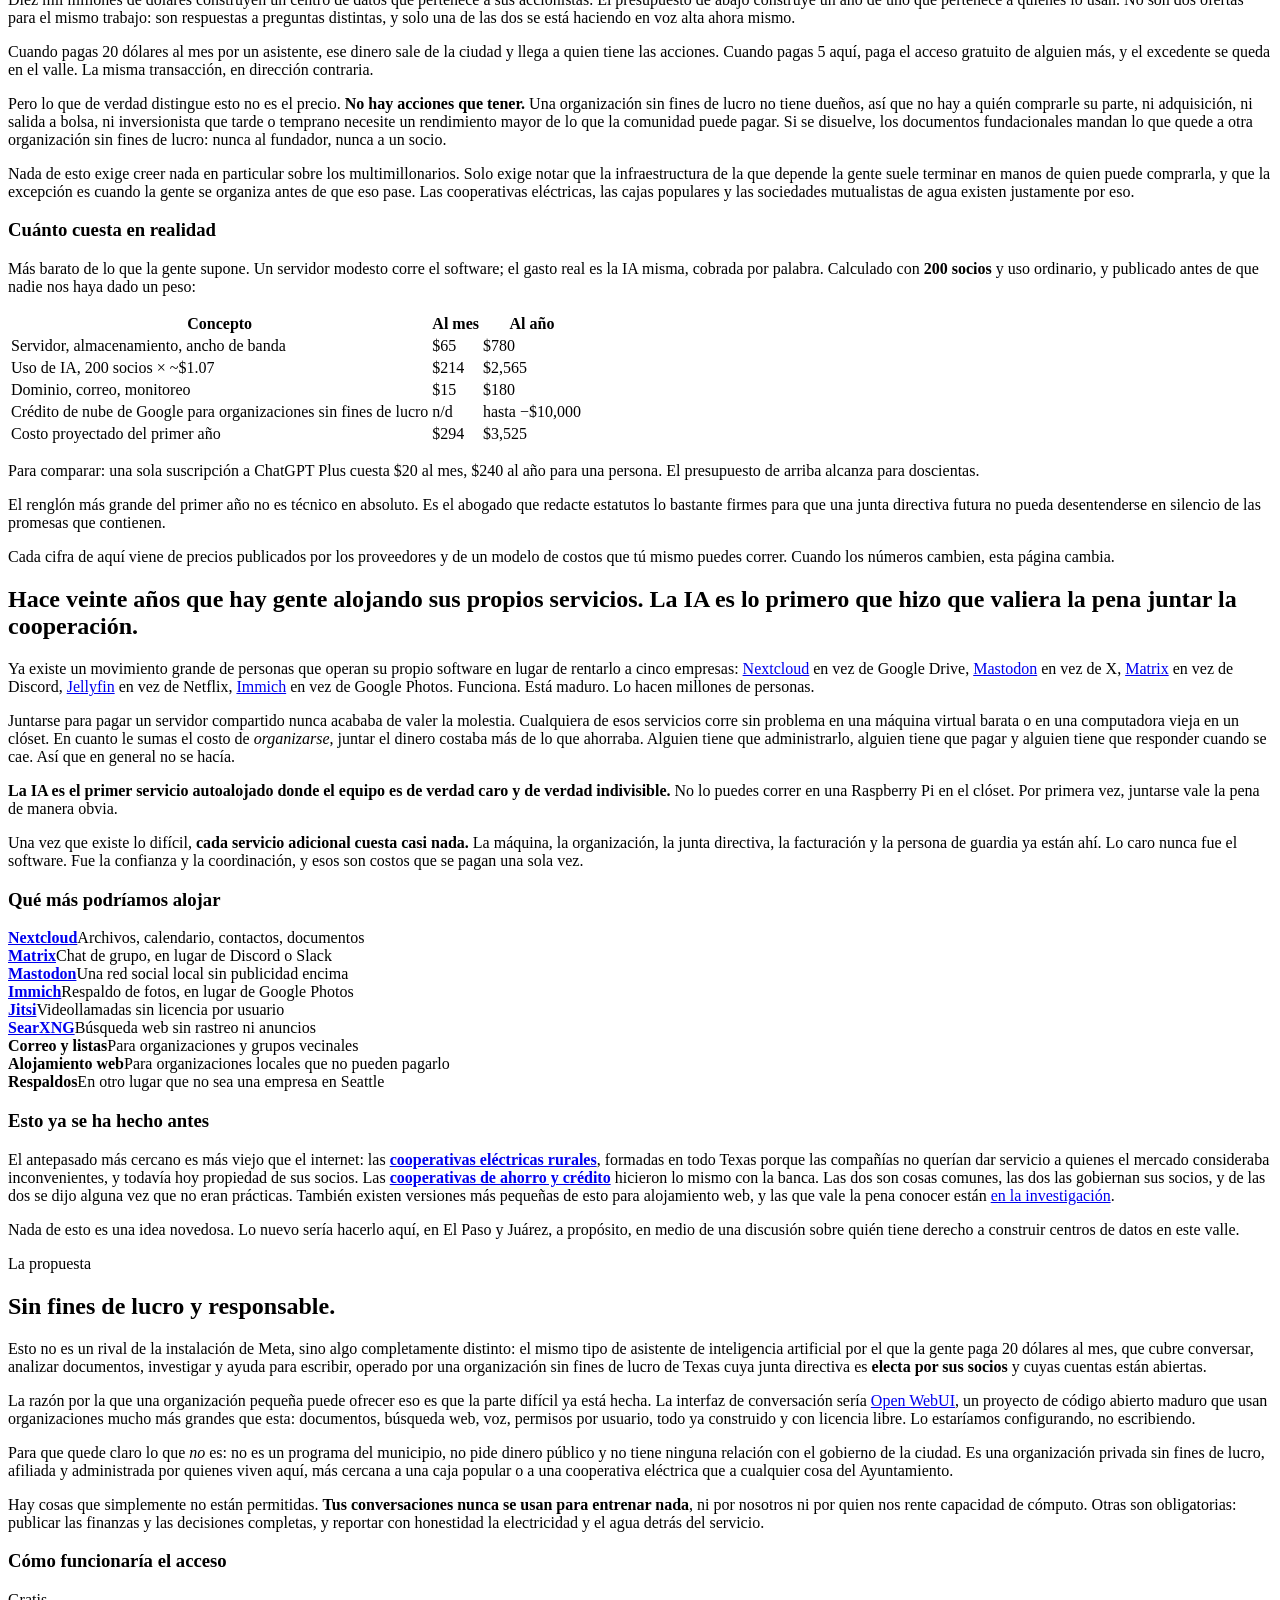
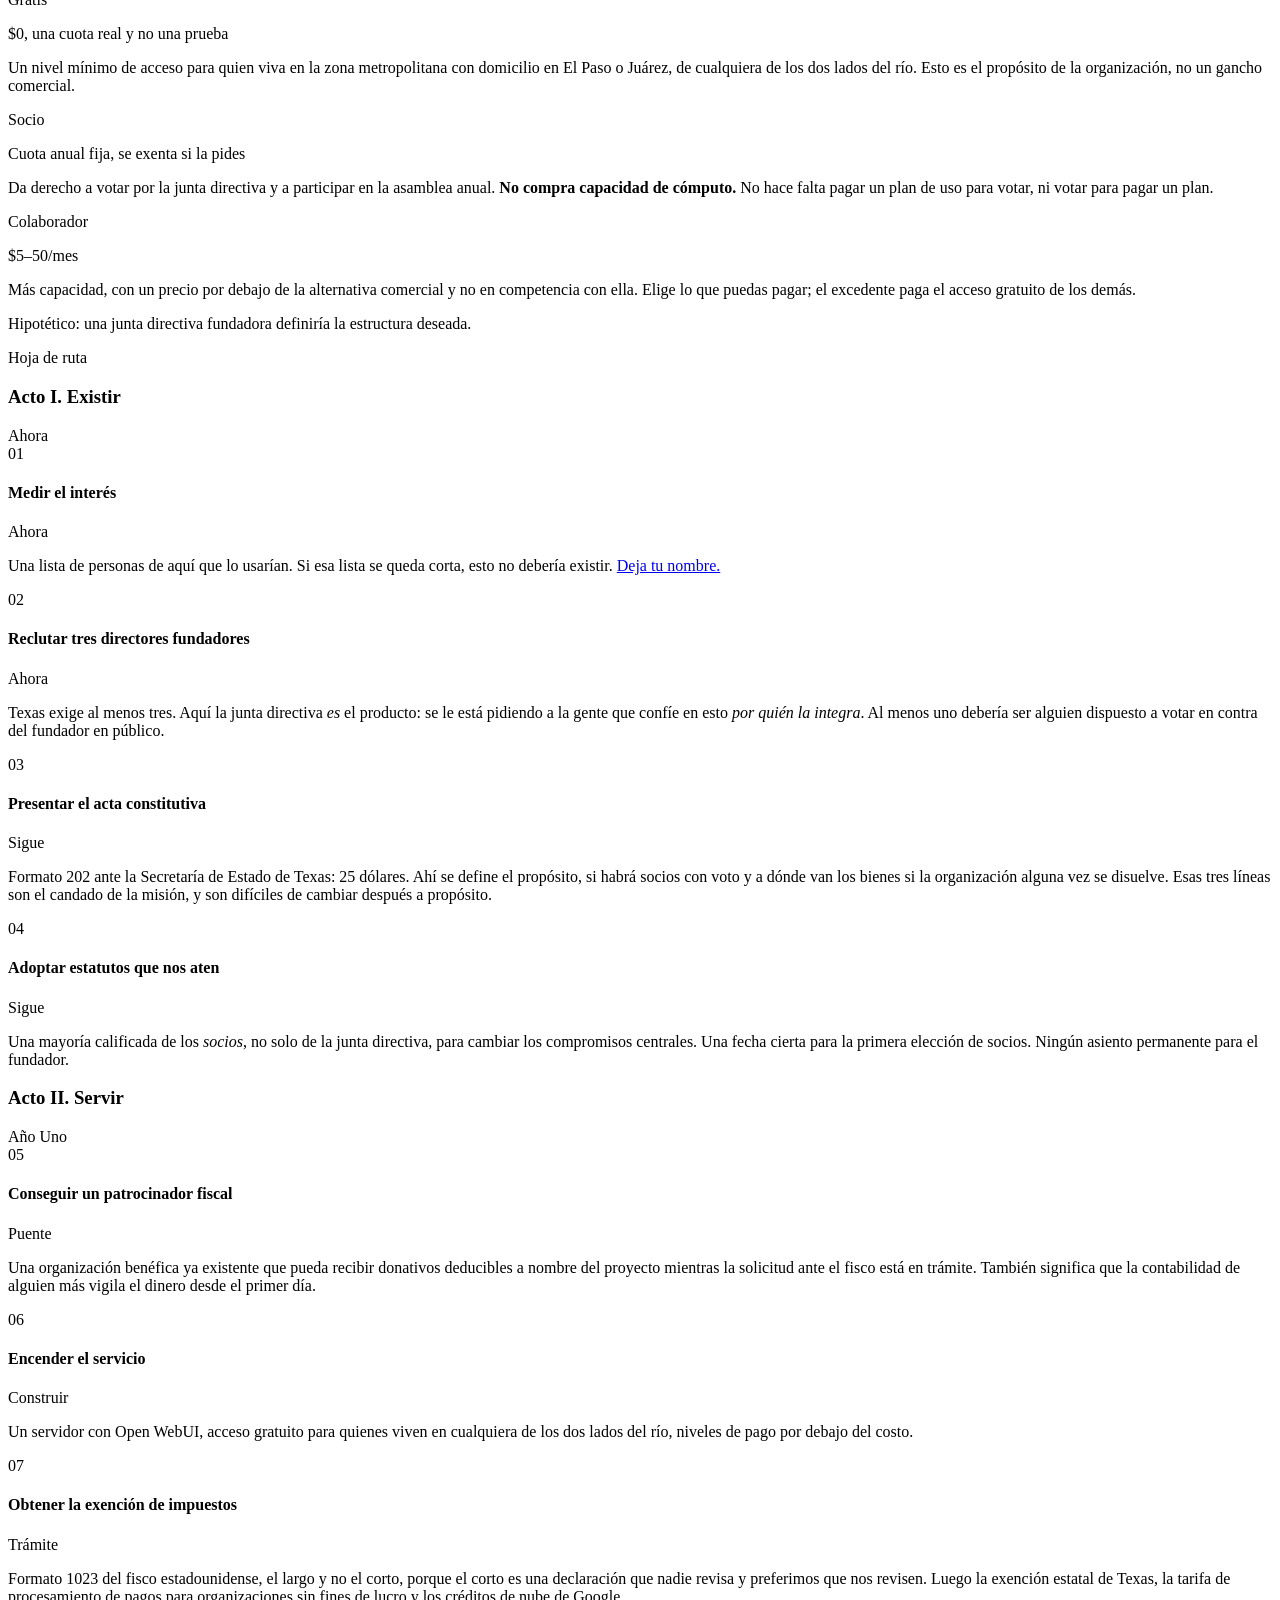
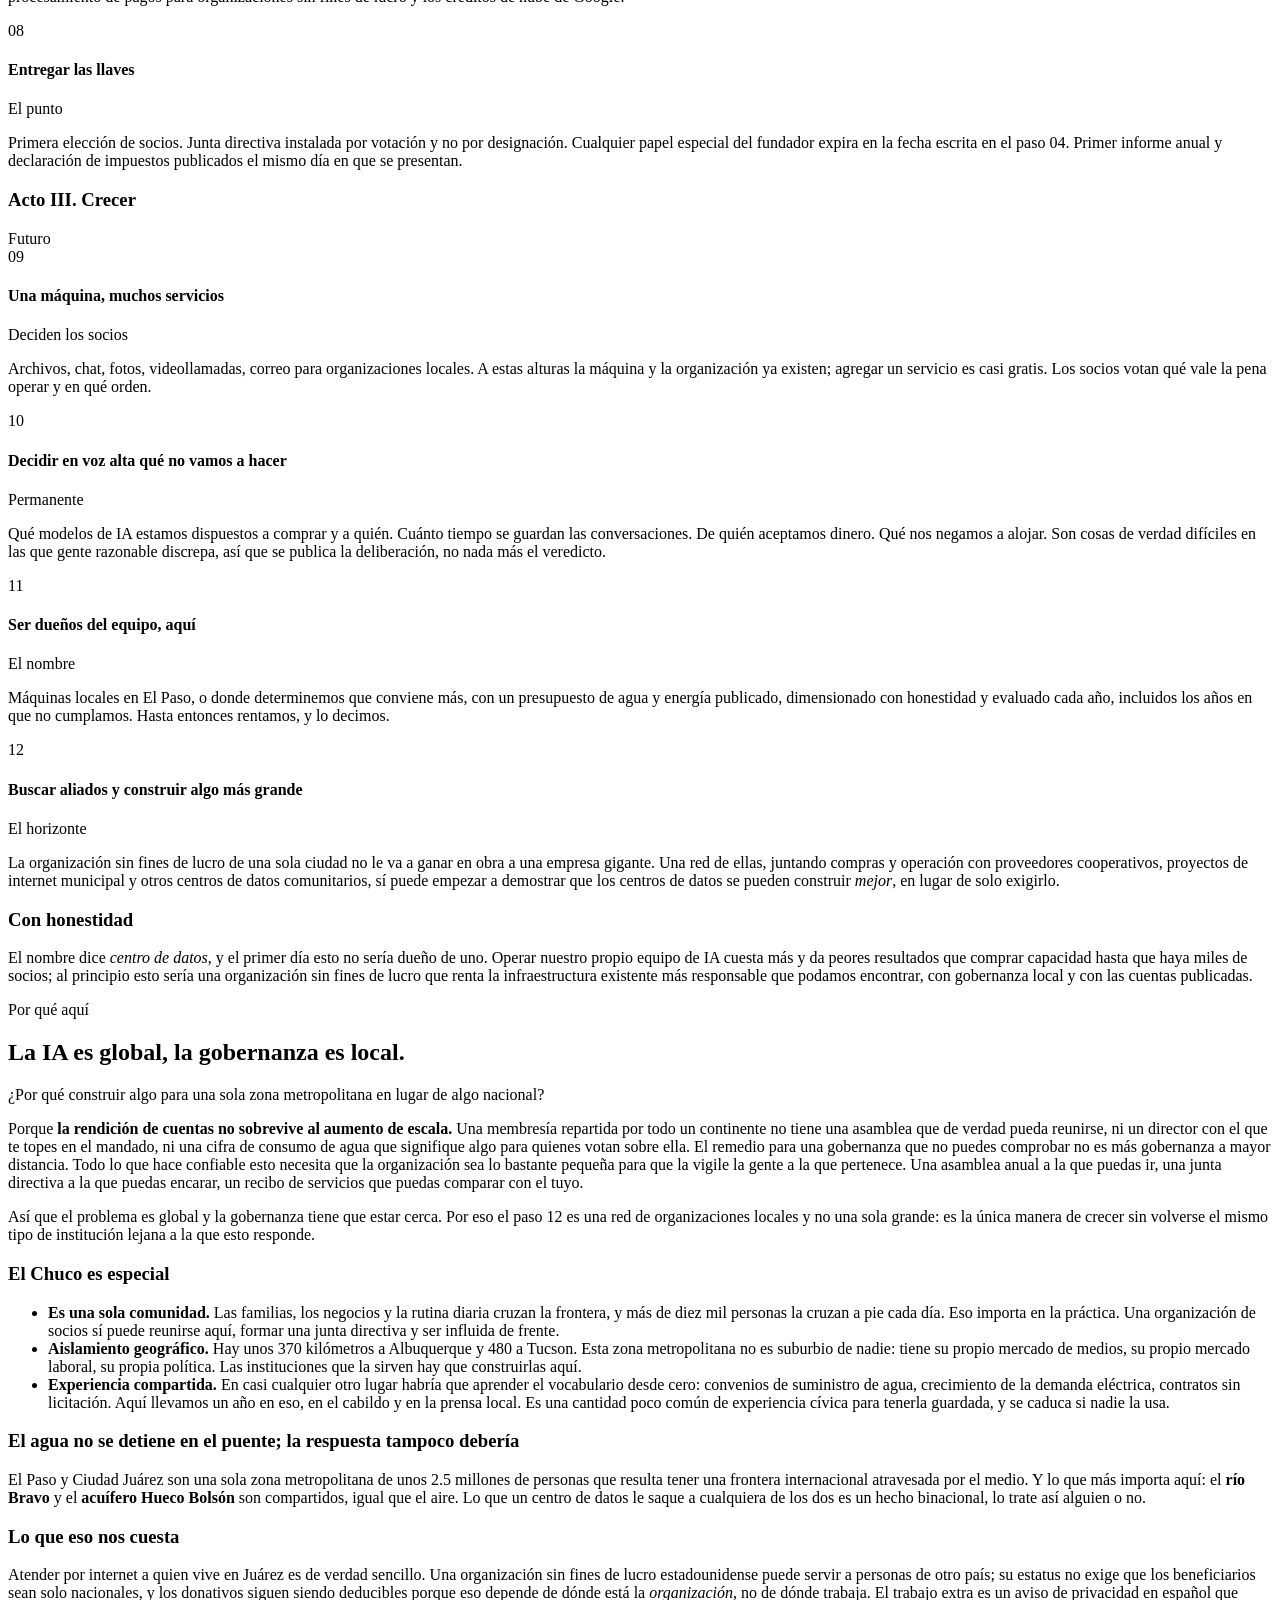
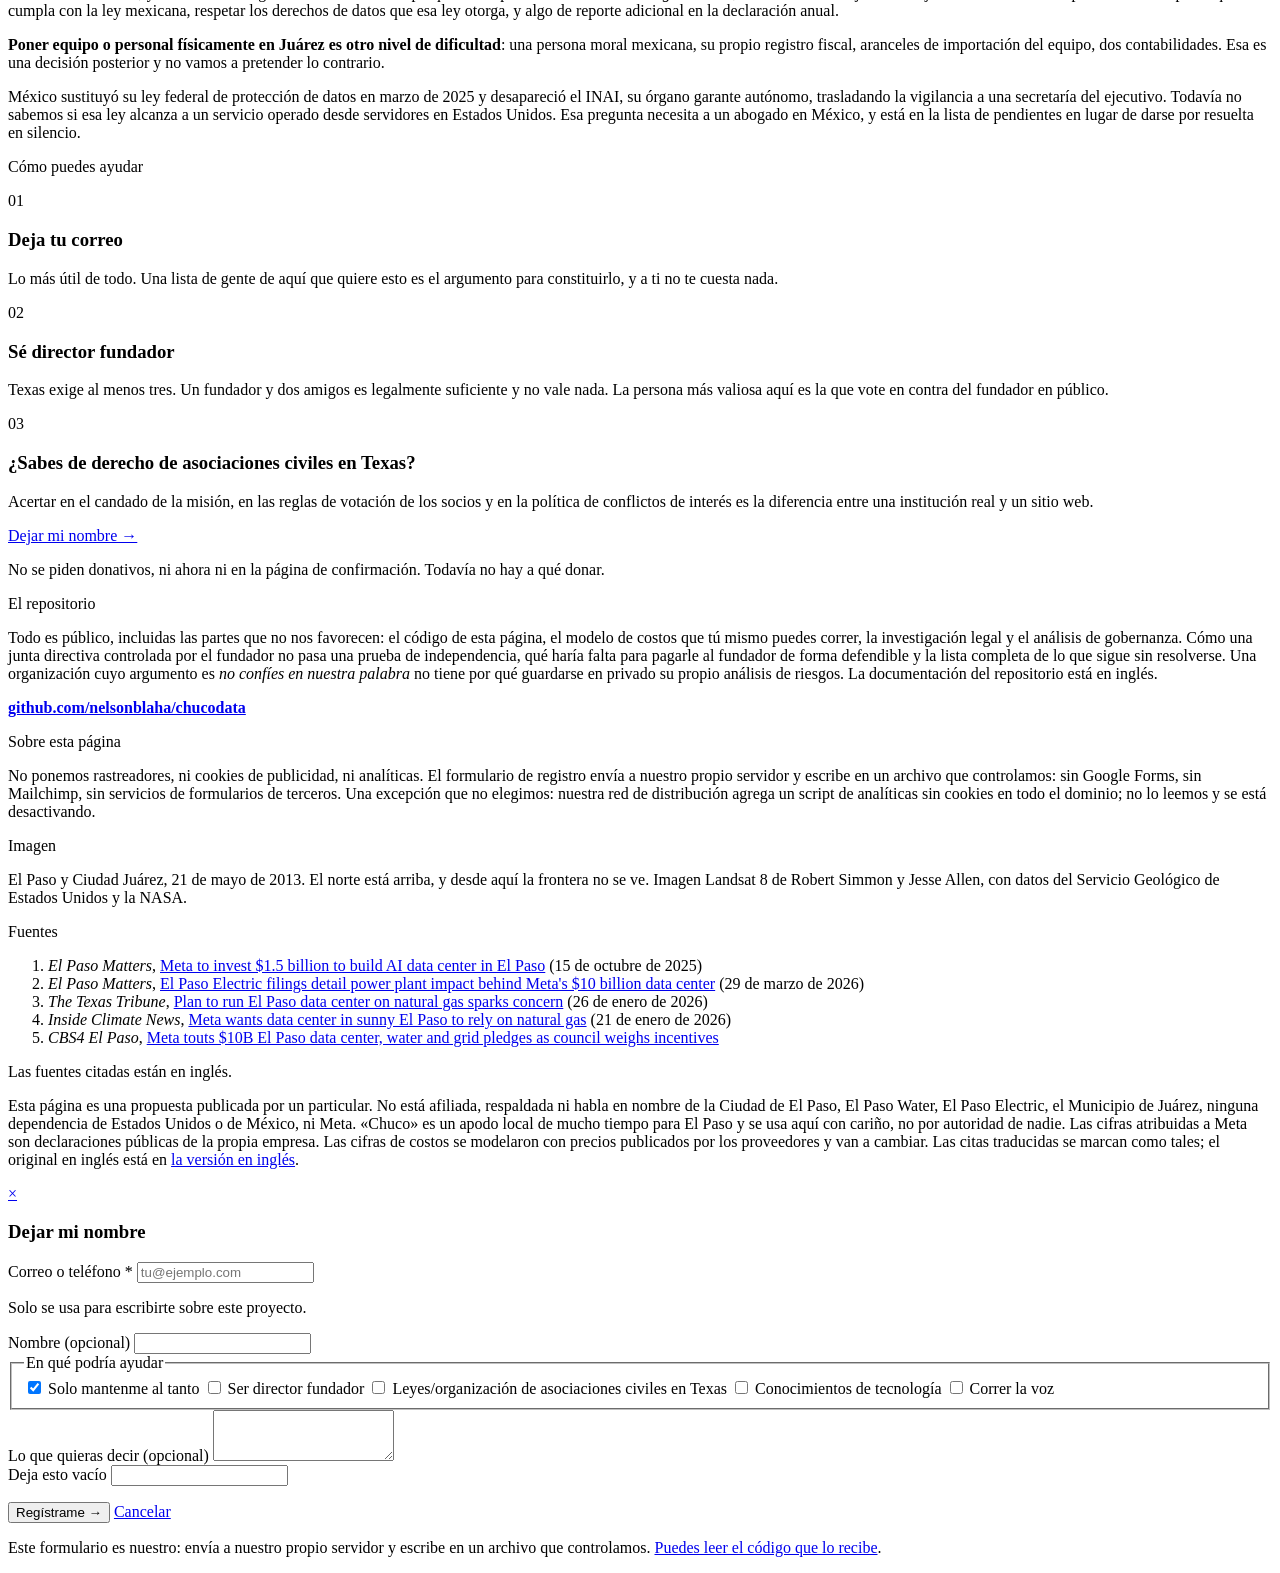
==== commit e34837f2: "Rename the GitHub repo to nelsonblaha/chucodata The organization is Chucodata; the repository was th" ====
--- a/site/es/index.html
+++ b/site/es/index.html
@@ -58,7 +58,7 @@
           <span class="btn-arrow" aria-hidden="true">&rarr;</span>
         </a>
         <a class="btn" href="#razones">Por qu&eacute; &rarr;</a>
-        <a class="btn" href="https://github.com/nelsonblaha/ccdc">Ver el c&oacute;digo y la investigaci&oacute;n &rarr;</a>
+        <a class="btn" href="https://github.com/nelsonblaha/chucodata">Ver el c&oacute;digo y la investigaci&oacute;n &rarr;</a>
       </div>
       <p class="fine">Todav&iacute;a no hay nada funcionando. Registrarte solo te trae correos ocasionales sobre el proyecto, nada m&aacute;s.</p>
     </div>
@@ -140,7 +140,7 @@
         <li><strong>Sin rastreadores, sin cookies de publicidad, sin anal&iacute;ticas propias.</strong> No como pol&iacute;tica revisable, sino como algo que no est&aacute; construido.</li>
         <li><strong>Decimos qui&eacute;n es el proveedor del modelo y enlazamos sus t&eacute;rminos</strong>, para que compares lo que afirmamos con lo que ellos prometen.</li>
       </ul>
-      <p>Y la raz&oacute;n para creerlo es estructural, no sentimental: estos compromisos van en los documentos fundacionales con el umbral de modificaci&oacute;n m&aacute;s alto, as&iacute; que cambiar uno exige mayor&iacute;a calificada de la junta directiva y deja un registro p&uacute;blico permanente. <a href="https://github.com/nelsonblaha/ccdc/blob/main/GOVERNED.md">El mecanismo est&aacute; escrito</a> desde antes de que haya algo que proteger.</p>
+      <p>Y la raz&oacute;n para creerlo es estructural, no sentimental: estos compromisos van en los documentos fundacionales con el umbral de modificaci&oacute;n m&aacute;s alto, as&iacute; que cambiar uno exige mayor&iacute;a calificada de la junta directiva y deja un registro p&uacute;blico permanente. <a href="https://github.com/nelsonblaha/chucodata/blob/main/GOVERNED.md">El mecanismo est&aacute; escrito</a> desde antes de que haya algo que proteger.</p>
     </div>
 
     <div class="col stack">
@@ -215,7 +215,7 @@
 
     <div class="col stack">
       <h3>Esto ya se ha hecho antes</h3>
-      <p>El antepasado m&aacute;s cercano es m&aacute;s viejo que el internet: las <strong><a href="https://en.wikipedia.org/wiki/Rural_electrification">cooperativas el&eacute;ctricas rurales</a></strong>, formadas en todo Texas porque las compa&ntilde;&iacute;as no quer&iacute;an dar servicio a quienes el mercado consideraba inconvenientes, y todav&iacute;a hoy propiedad de sus socios. Las <strong><a href="https://en.wikipedia.org/wiki/Credit_union">cooperativas de ahorro y cr&eacute;dito</a></strong> hicieron lo mismo con la banca. Las dos son cosas comunes, las dos las gobiernan sus socios, y de las dos se dijo alguna vez que no eran pr&aacute;cticas. Tambi&eacute;n existen versiones m&aacute;s peque&ntilde;as de esto para alojamiento web, y las que vale la pena conocer est&aacute;n <a href="https://github.com/nelsonblaha/ccdc/blob/main/docs/08-beyond-ai.md">en la investigaci&oacute;n</a>.</p>
+      <p>El antepasado m&aacute;s cercano es m&aacute;s viejo que el internet: las <strong><a href="https://en.wikipedia.org/wiki/Rural_electrification">cooperativas el&eacute;ctricas rurales</a></strong>, formadas en todo Texas porque las compa&ntilde;&iacute;as no quer&iacute;an dar servicio a quienes el mercado consideraba inconvenientes, y todav&iacute;a hoy propiedad de sus socios. Las <strong><a href="https://en.wikipedia.org/wiki/Credit_union">cooperativas de ahorro y cr&eacute;dito</a></strong> hicieron lo mismo con la banca. Las dos son cosas comunes, las dos las gobiernan sus socios, y de las dos se dijo alguna vez que no eran pr&aacute;cticas. Tambi&eacute;n existen versiones m&aacute;s peque&ntilde;as de esto para alojamiento web, y las que vale la pena conocer est&aacute;n <a href="https://github.com/nelsonblaha/chucodata/blob/main/docs/08-beyond-ai.md">en la investigaci&oacute;n</a>.</p>
       <p>Nada de esto es una idea novedosa. Lo nuevo ser&iacute;a hacerlo aqu&iacute;, en El&nbsp;Paso y Ju&aacute;rez, a prop&oacute;sito, en medio de una discusi&oacute;n sobre qui&eacute;n tiene derecho a construir centros de datos en este valle.</p>
     </div>
       </div>
@@ -479,7 +479,7 @@
     <div class="col stack">
     <p class="eyebrow">El repositorio</p>
     <p class="fine">Todo es p&uacute;blico, incluidas las partes que no nos favorecen: el c&oacute;digo de esta p&aacute;gina, el modelo de costos que t&uacute; mismo puedes correr, la investigaci&oacute;n legal y el an&aacute;lisis de gobernanza. C&oacute;mo una junta directiva controlada por el fundador no pasa una prueba de independencia, qu&eacute; har&iacute;a falta para pagarle al fundador de forma defendible y la lista completa de lo que sigue sin resolverse. Una organizaci&oacute;n cuyo argumento es <em>no conf&iacute;es en nuestra palabra</em> no tiene por qu&eacute; guardarse en privado su propio an&aacute;lisis de riesgos. La documentaci&oacute;n del repositorio est&aacute; en ingl&eacute;s.</p>
-    <p><a href="https://github.com/nelsonblaha/ccdc"><strong>github.com/nelsonblaha/ccdc</strong></a></p>
+    <p><a href="https://github.com/nelsonblaha/chucodata"><strong>github.com/nelsonblaha/chucodata</strong></a></p>
 
     <p class="eyebrow">Sobre esta p&aacute;gina</p>
     <p class="fine">No ponemos rastreadores, ni cookies de publicidad, ni anal&iacute;ticas. El formulario de registro env&iacute;a a nuestro propio servidor y escribe en un archivo que controlamos: sin Google Forms, sin Mailchimp, sin servicios de formularios de terceros. Una excepci&oacute;n que no elegimos: nuestra red de distribuci&oacute;n agrega un script de anal&iacute;ticas sin cookies en todo el dominio; no lo leemos y se est&aacute; desactivando.</p>
@@ -545,7 +545,7 @@
         <button class="btn" type="submit">Reg&iacute;strame &rarr;</button>
         <a class="btn btn-quiet" href="#" data-modal-close>Cancelar</a>
       </div>
-      <p class="fine form-provenance">Este formulario es nuestro: env&iacute;a a nuestro propio servidor y escribe en un archivo que controlamos. <a href="https://github.com/nelsonblaha/ccdc/blob/main/deploy/app.py">Puedes leer el c&oacute;digo que lo recibe</a>.</p>
+      <p class="fine form-provenance">Este formulario es nuestro: env&iacute;a a nuestro propio servidor y escribe en un archivo que controlamos. <a href="https://github.com/nelsonblaha/chucodata/blob/main/deploy/app.py">Puedes leer el c&oacute;digo que lo recibe</a>.</p>
     </form>
   </div>
 </div>
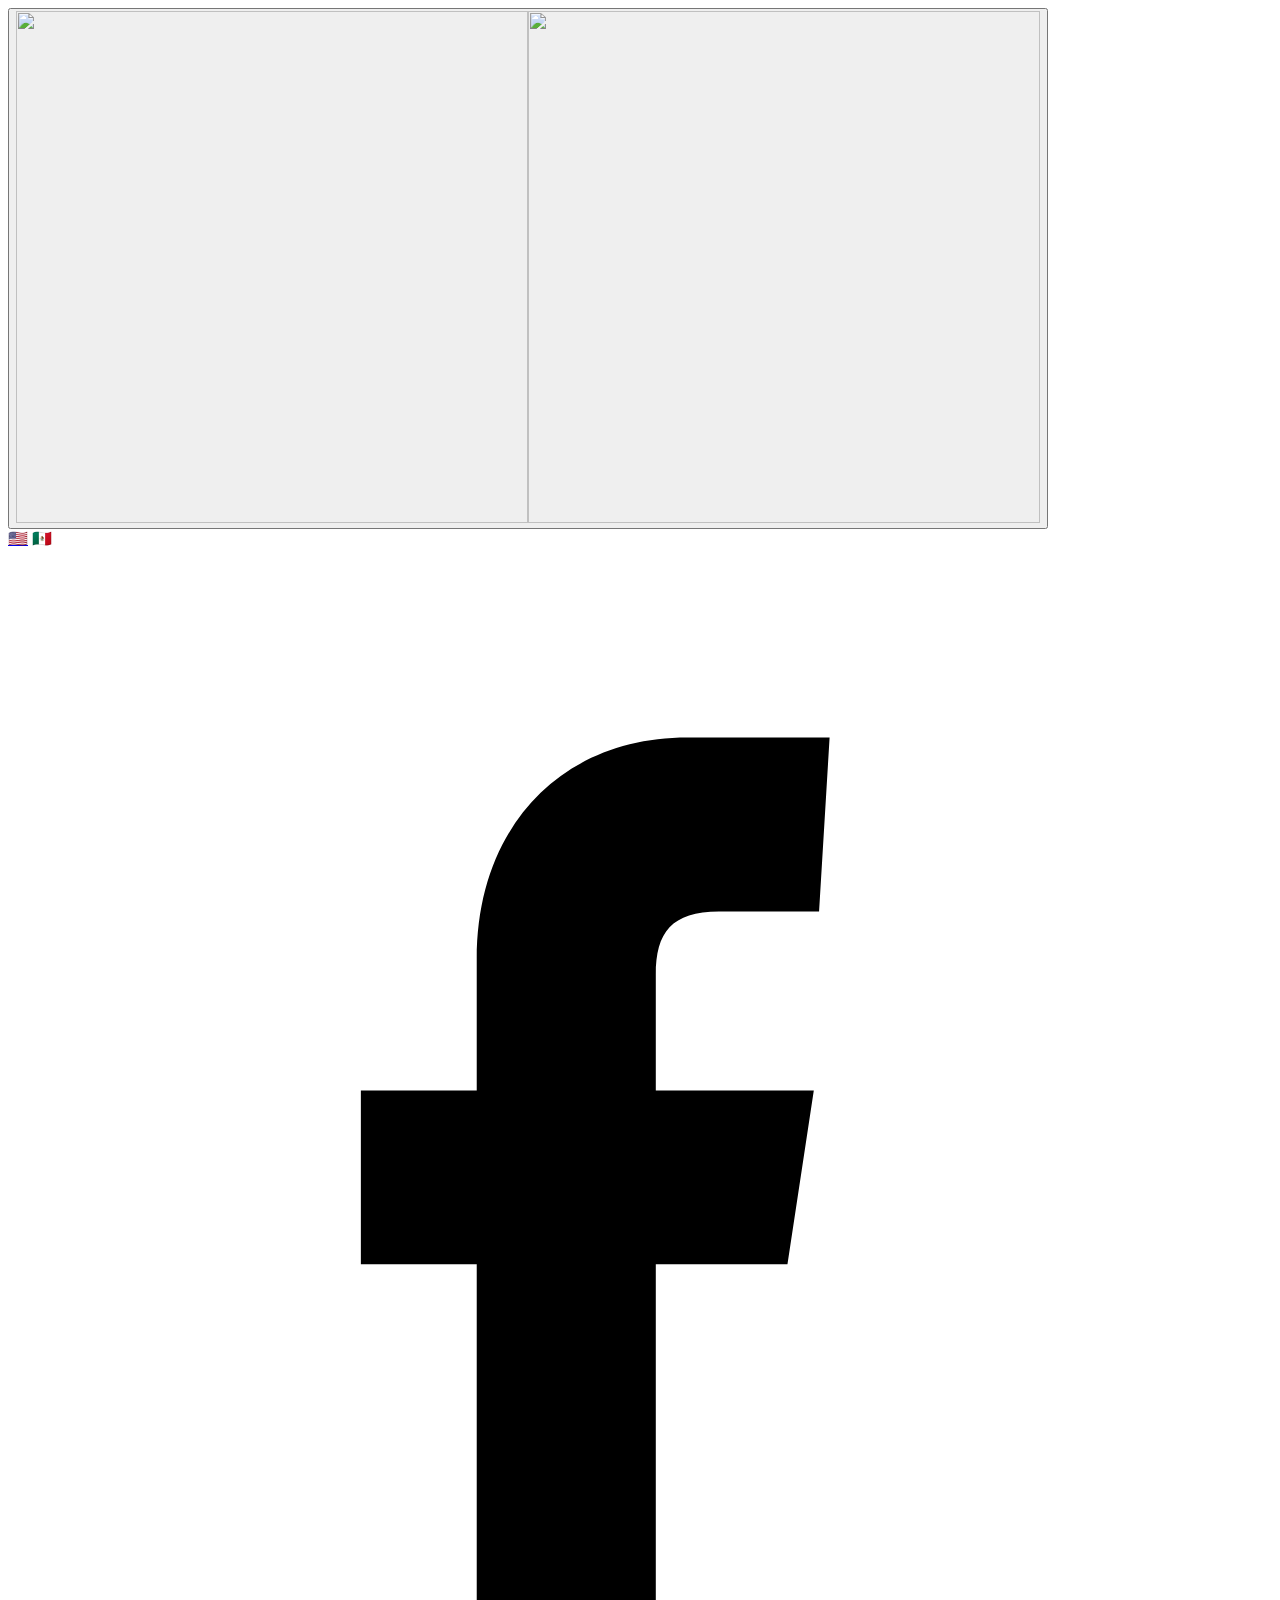
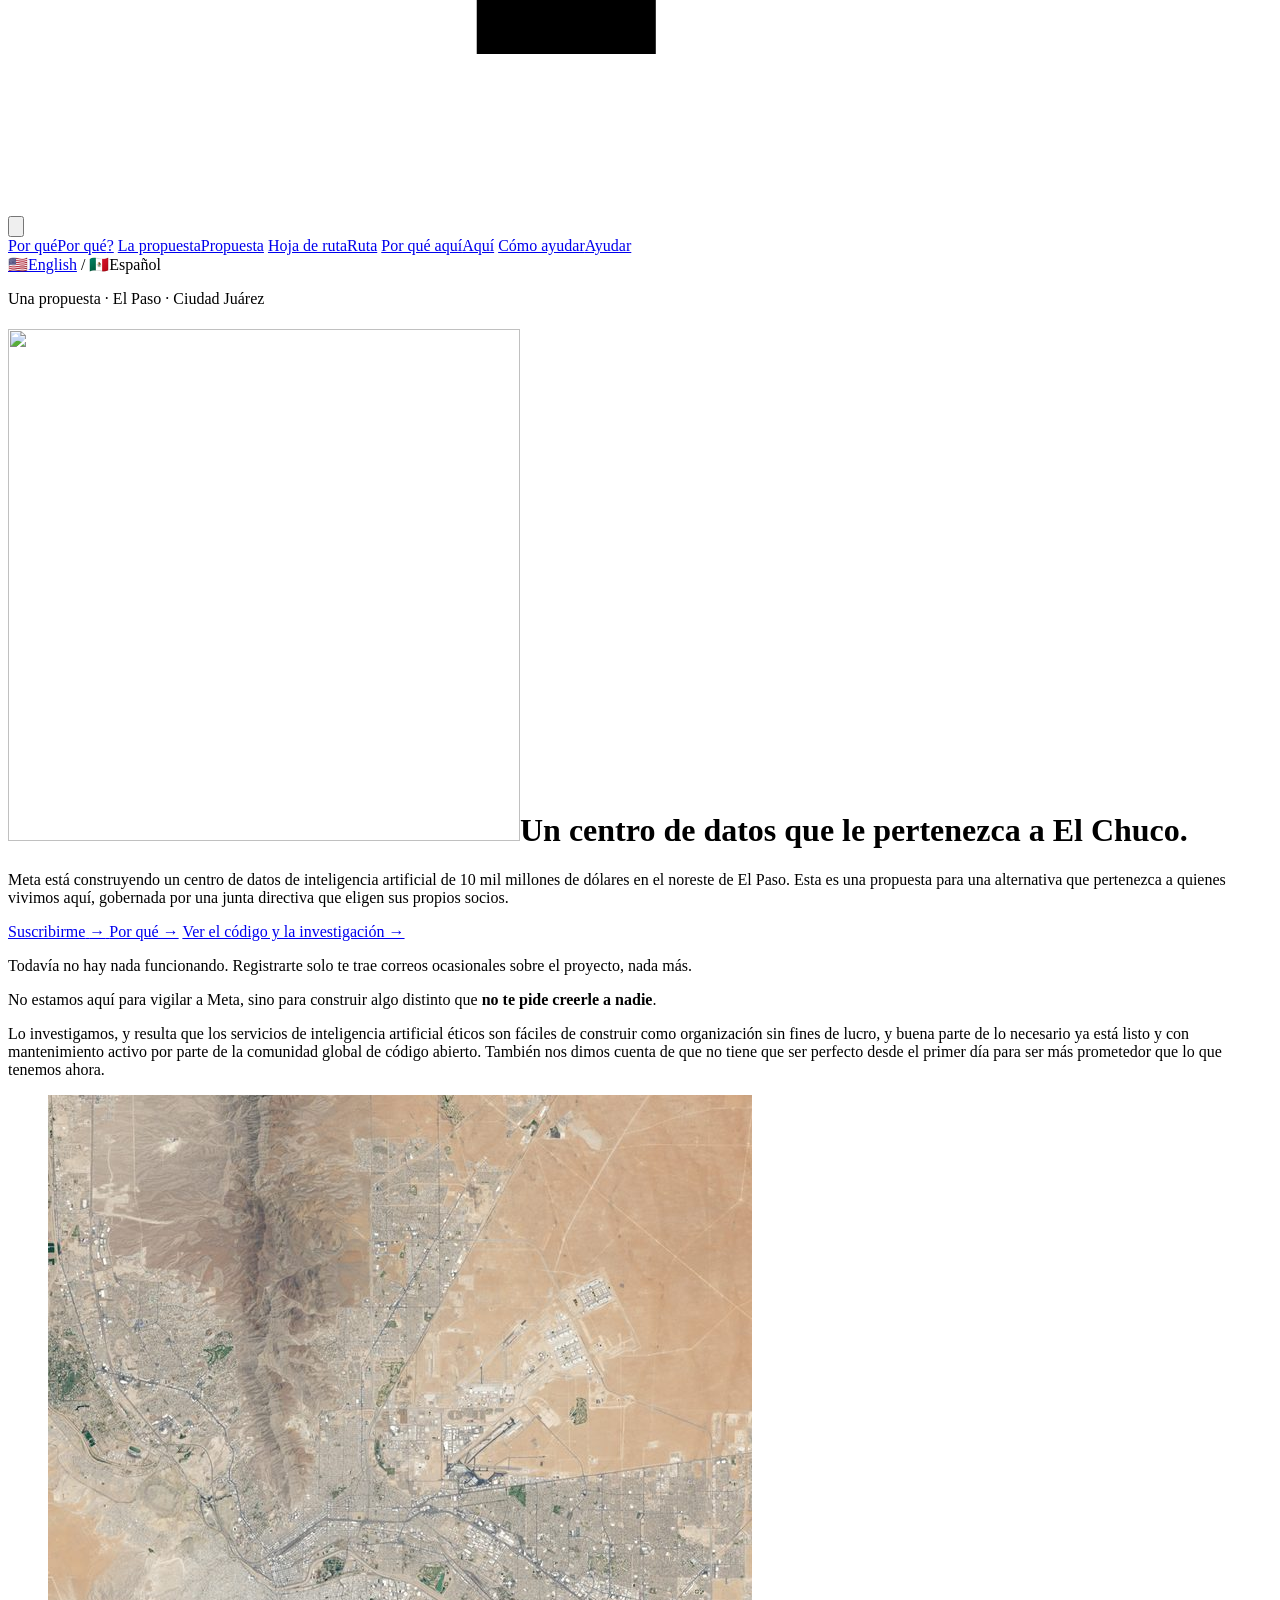
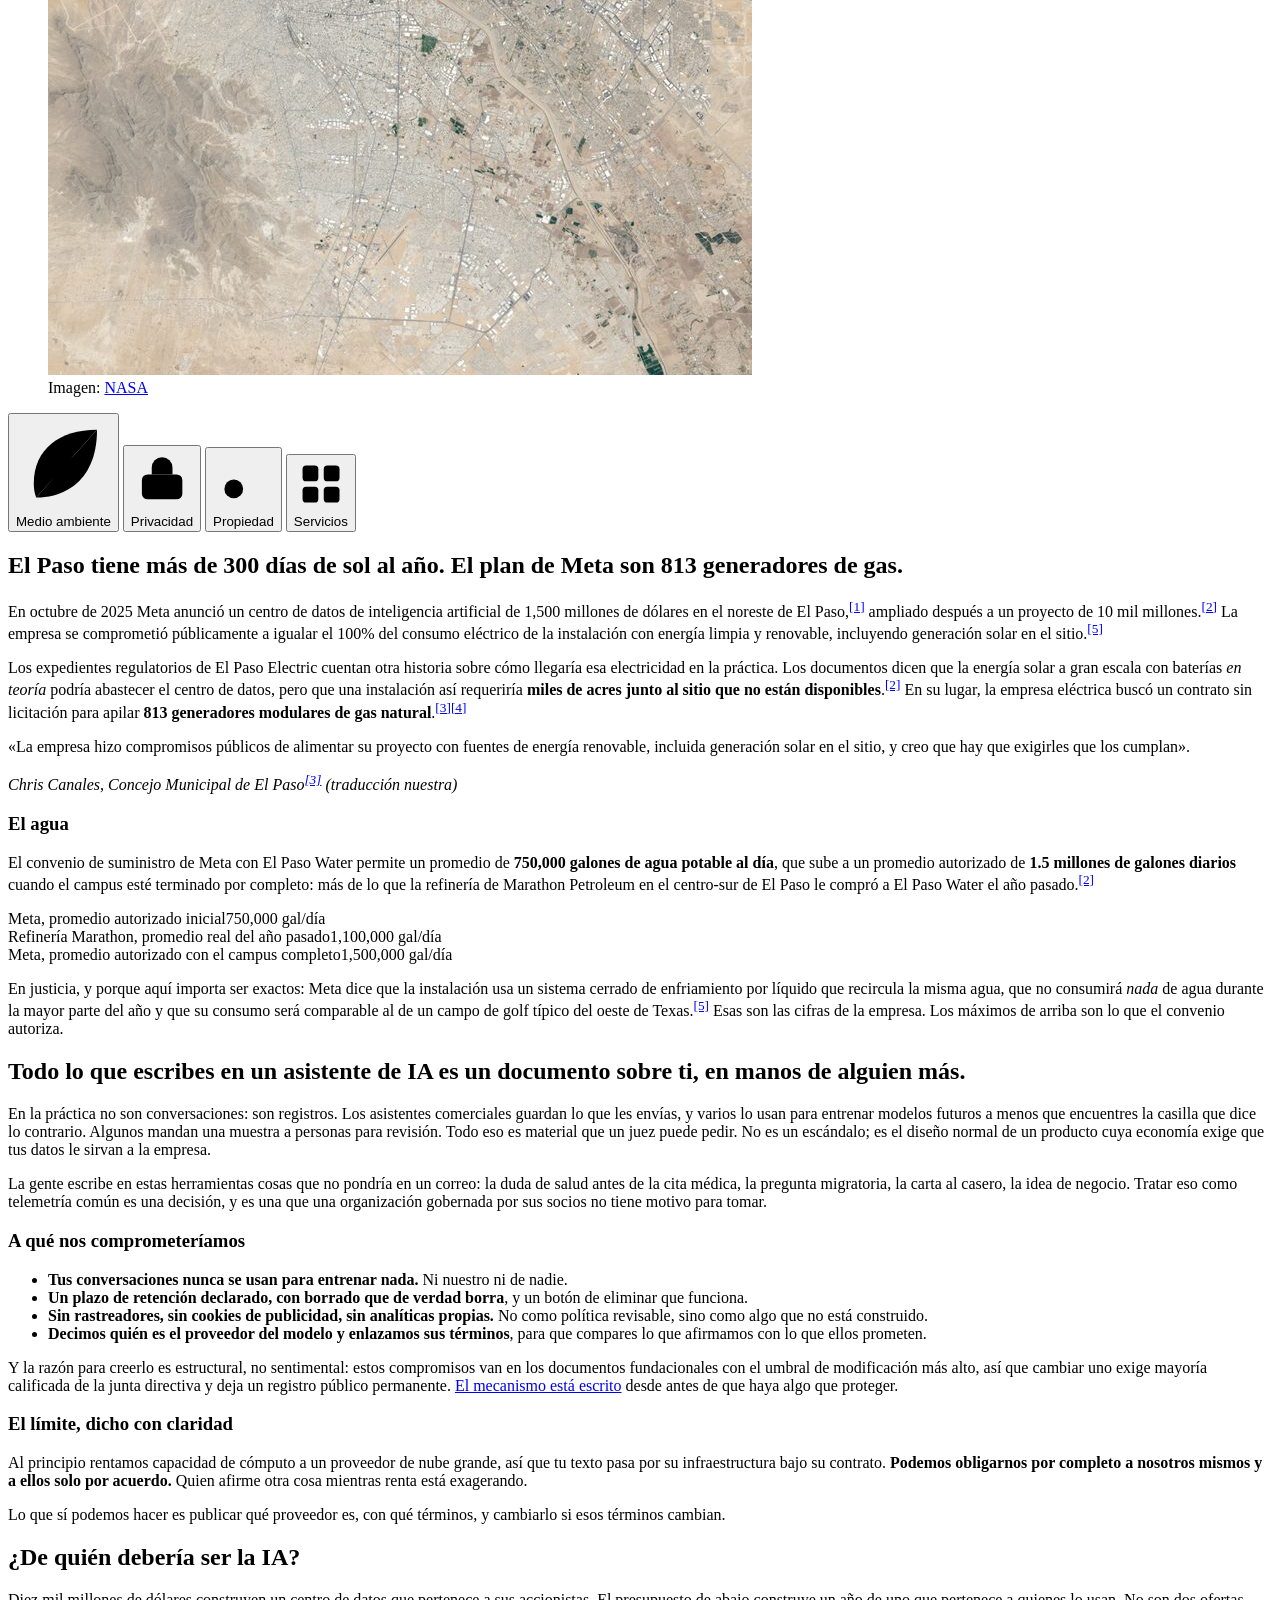
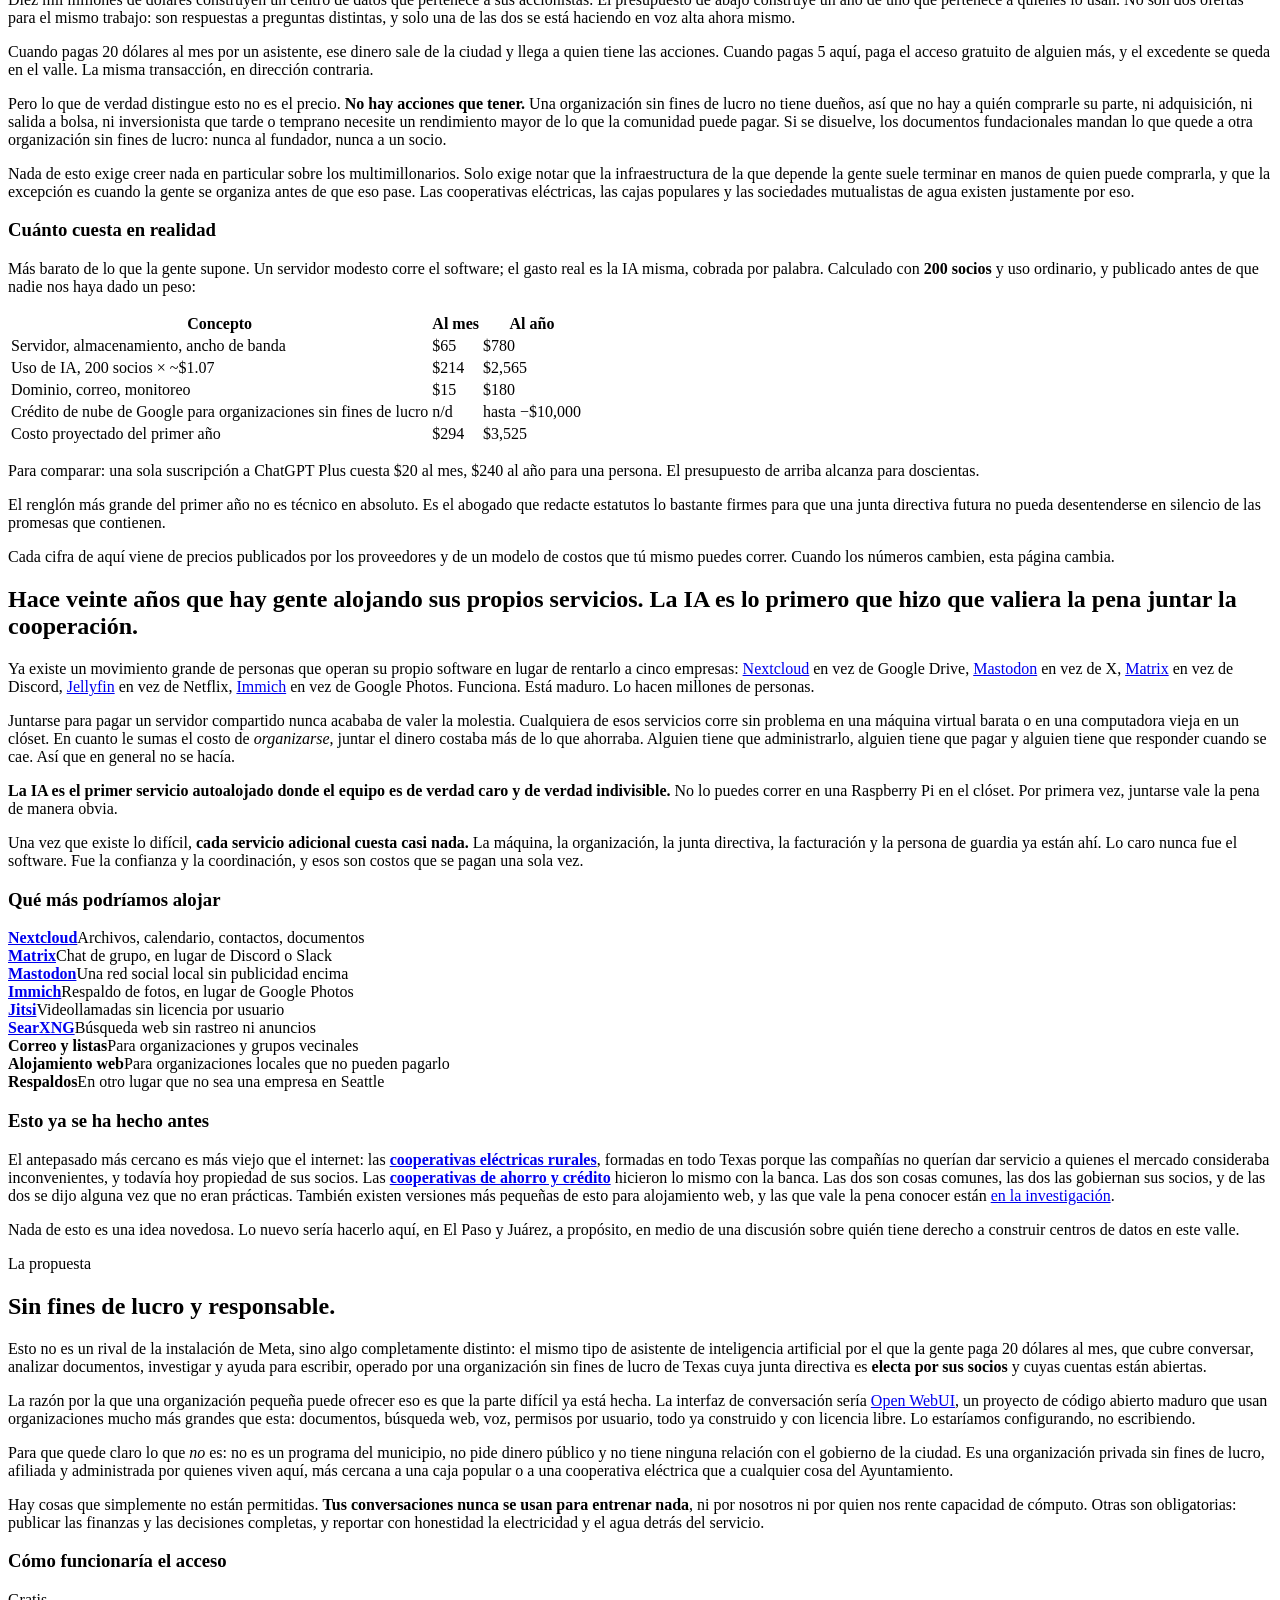
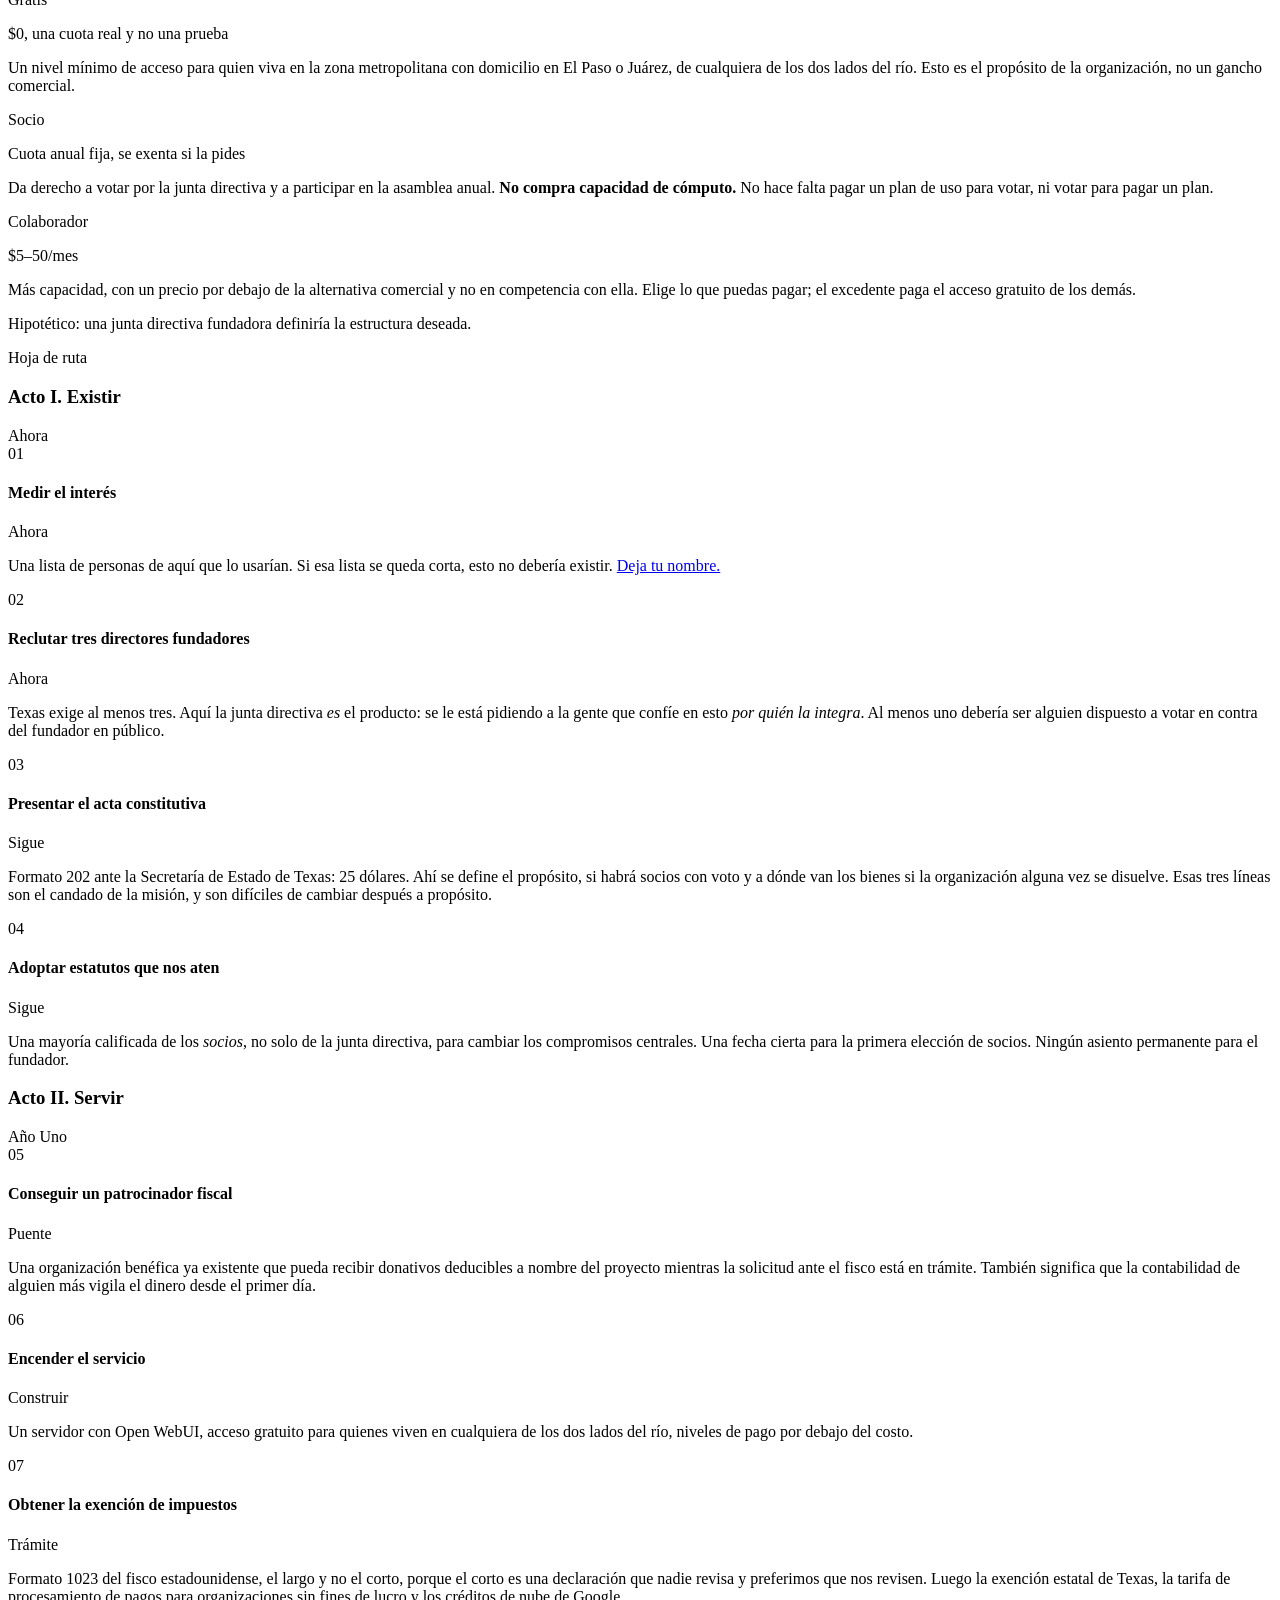
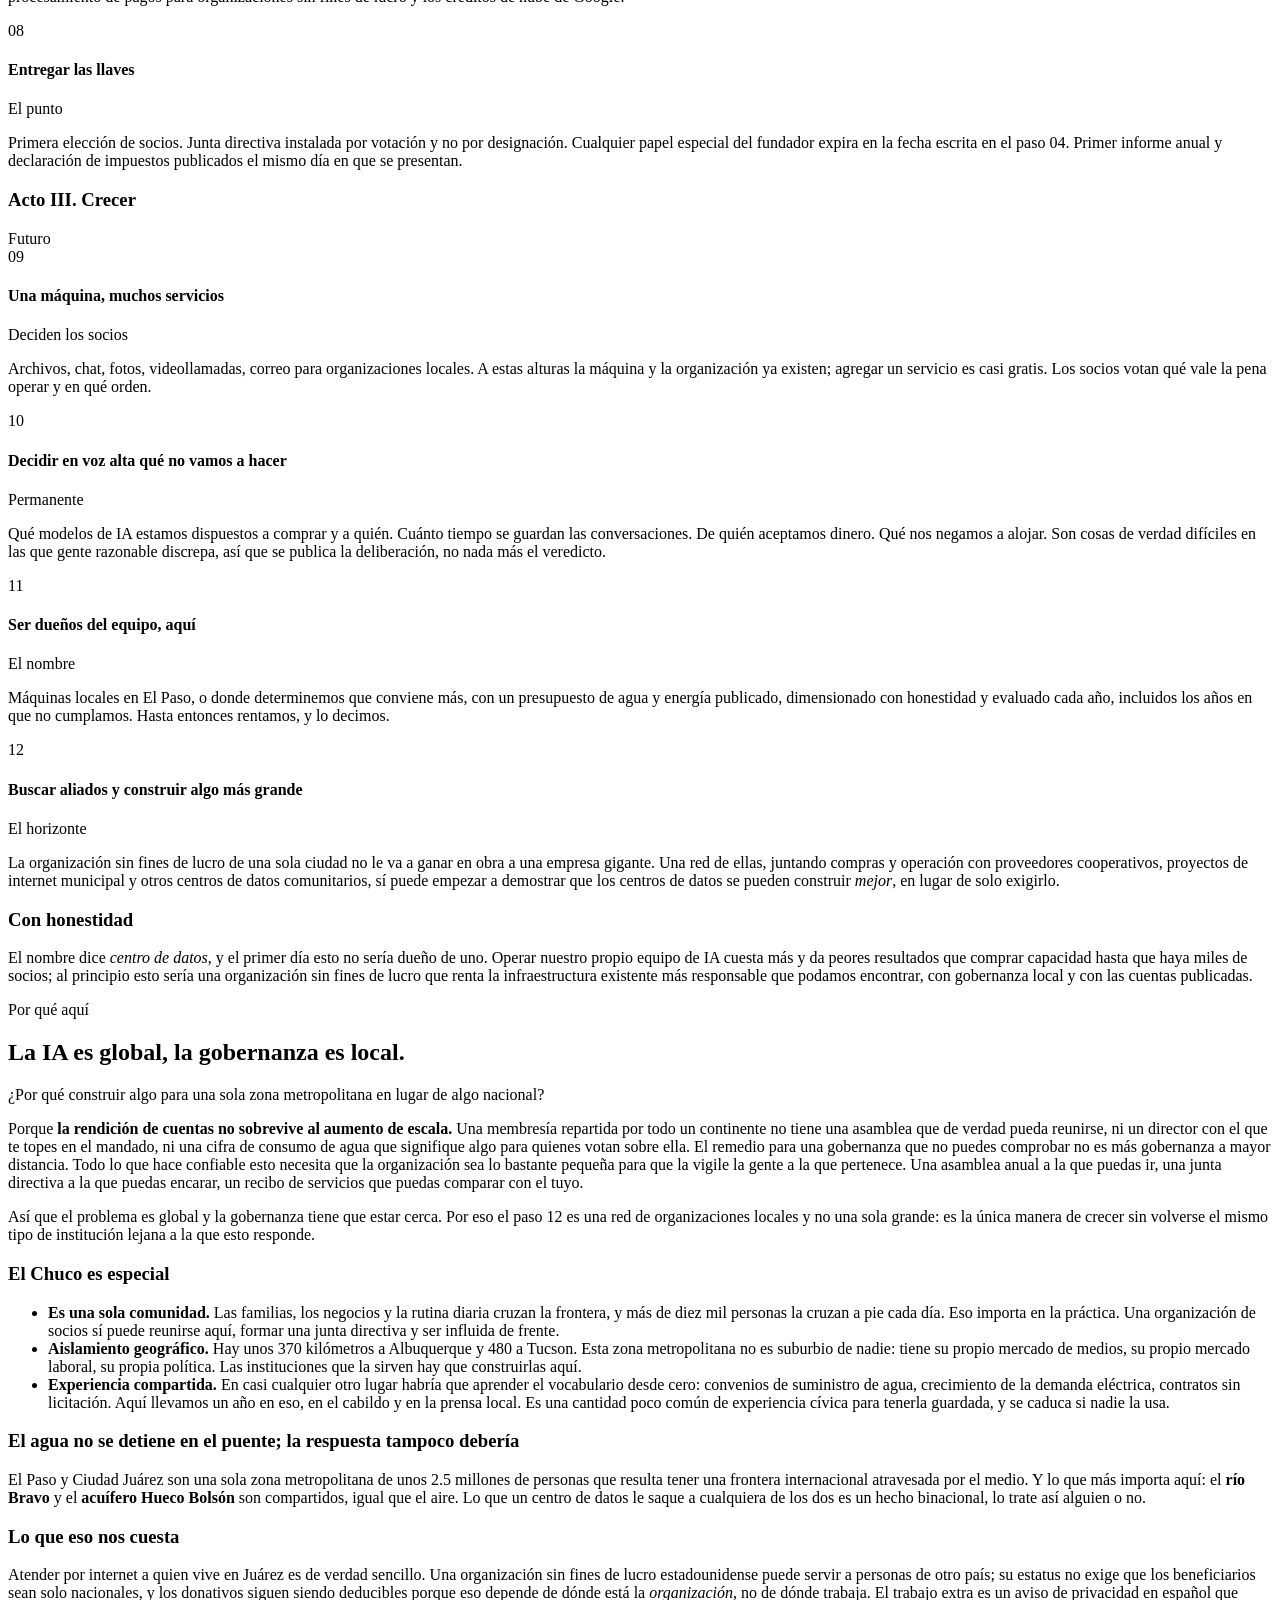
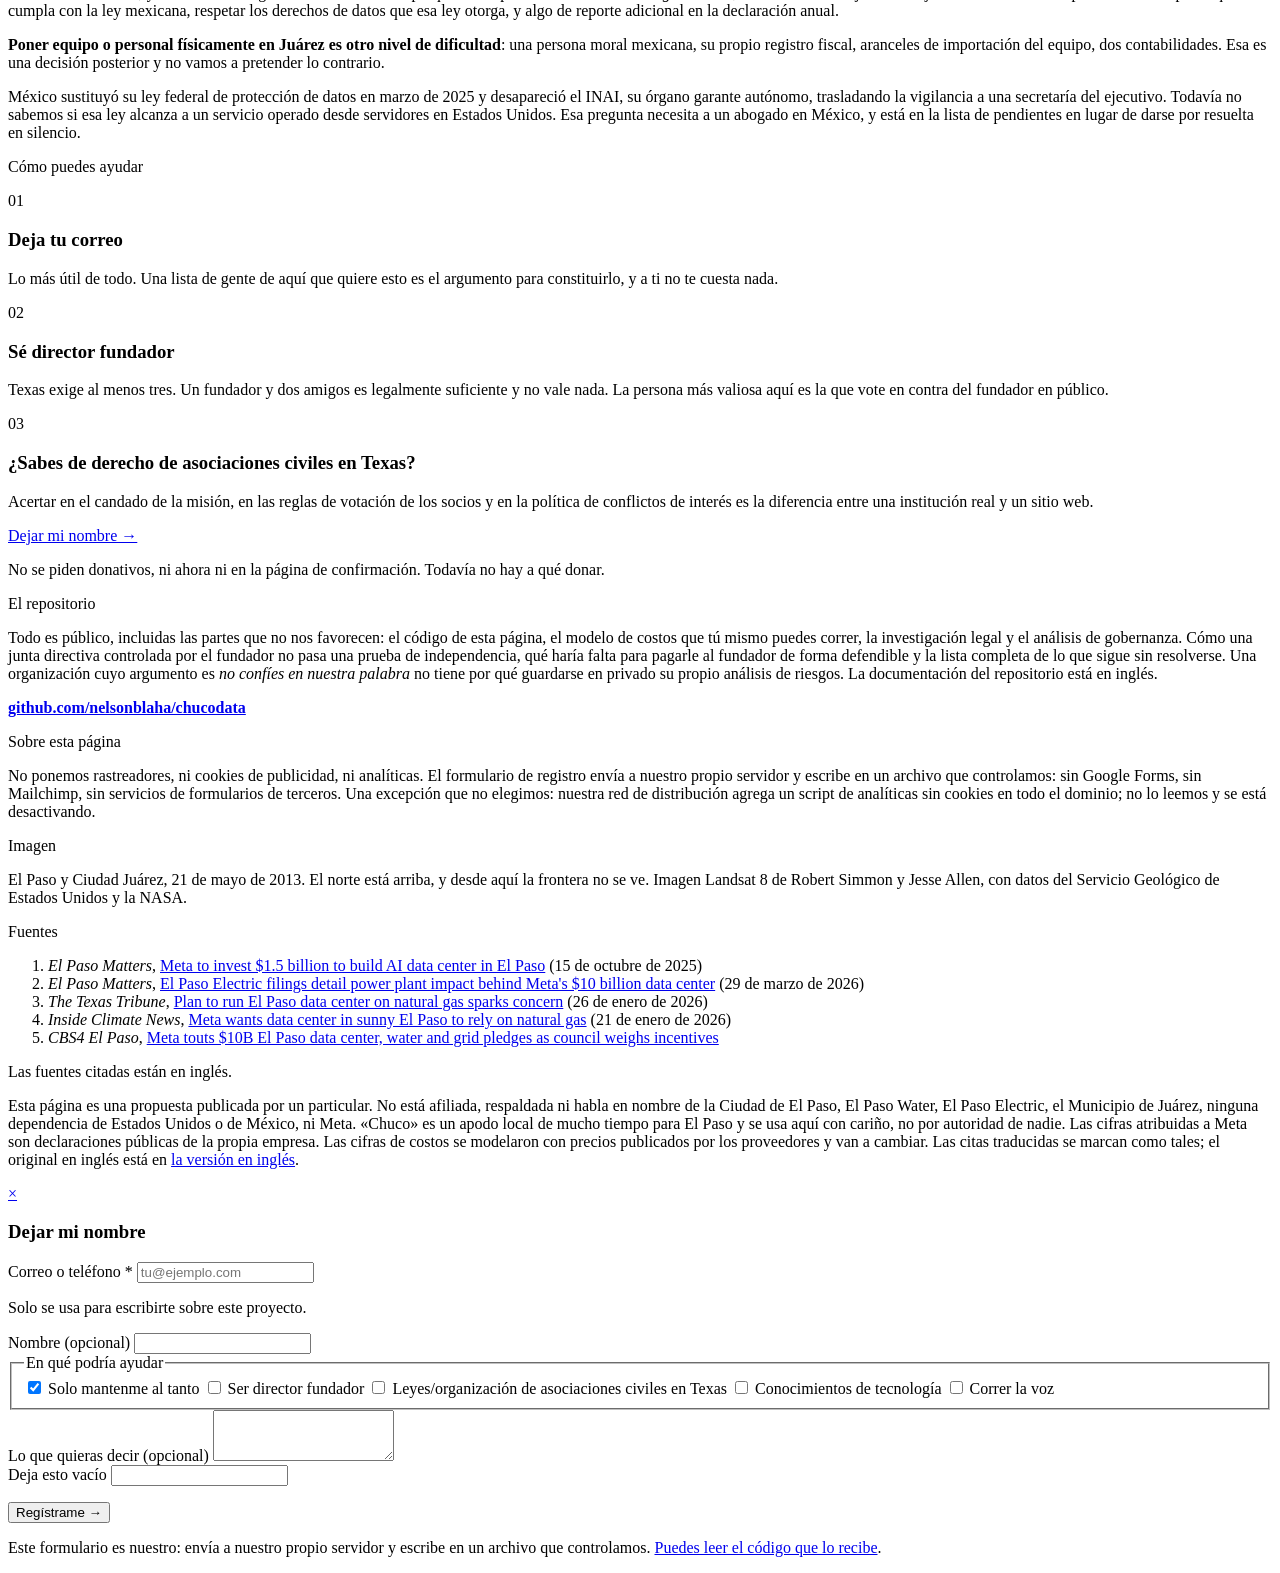
==== commit 976f1702: "Drop the cancel button from the signup form Three ways out of that modal already: the close control " ====
--- a/site/es/index.html
+++ b/site/es/index.html
@@ -8,9 +8,9 @@
     <link rel="icon" type="image/png" sizes="512x512" href="/img/logo-512.png?v=2">
     <link rel="apple-touch-icon" href="/img/logo-180.png?v=2">
 <meta name="description" content="Una propuesta para un servicio de inteligencia artificial sin fines de lucro, de la comunidad de El Paso y Ciudad Juárez: cuánto costaría, cómo se gobernaría y qué todavía no existe.">
-<link rel="alternate" hreflang="en" href="https://ccdc.blaha.io/">
-<link rel="alternate" hreflang="es" href="https://ccdc.blaha.io/es/">
-<link rel="alternate" hreflang="x-default" href="https://ccdc.blaha.io/">
+<link rel="alternate" hreflang="en" href="https://chucodata.org/">
+<link rel="alternate" hreflang="es" href="https://chucodata.org/es/">
+<link rel="alternate" hreflang="x-default" href="https://chucodata.org/">
 <link rel="stylesheet" href="/campaignlanding.css">
 <link rel="stylesheet" href="/style.css">
 </head>
@@ -543,7 +543,6 @@
       <p class="form-msg" id="form-msg" role="status" aria-live="polite"></p>
       <div class="cta-row">
         <button class="btn" type="submit">Reg&iacute;strame &rarr;</button>
-        <a class="btn btn-quiet" href="#" data-modal-close>Cancelar</a>
       </div>
       <p class="fine form-provenance">Este formulario es nuestro: env&iacute;a a nuestro propio servidor y escribe en un archivo que controlamos. <a href="https://github.com/nelsonblaha/chucodata/blob/main/deploy/app.py">Puedes leer el c&oacute;digo que lo recibe</a>.</p>
     </form>
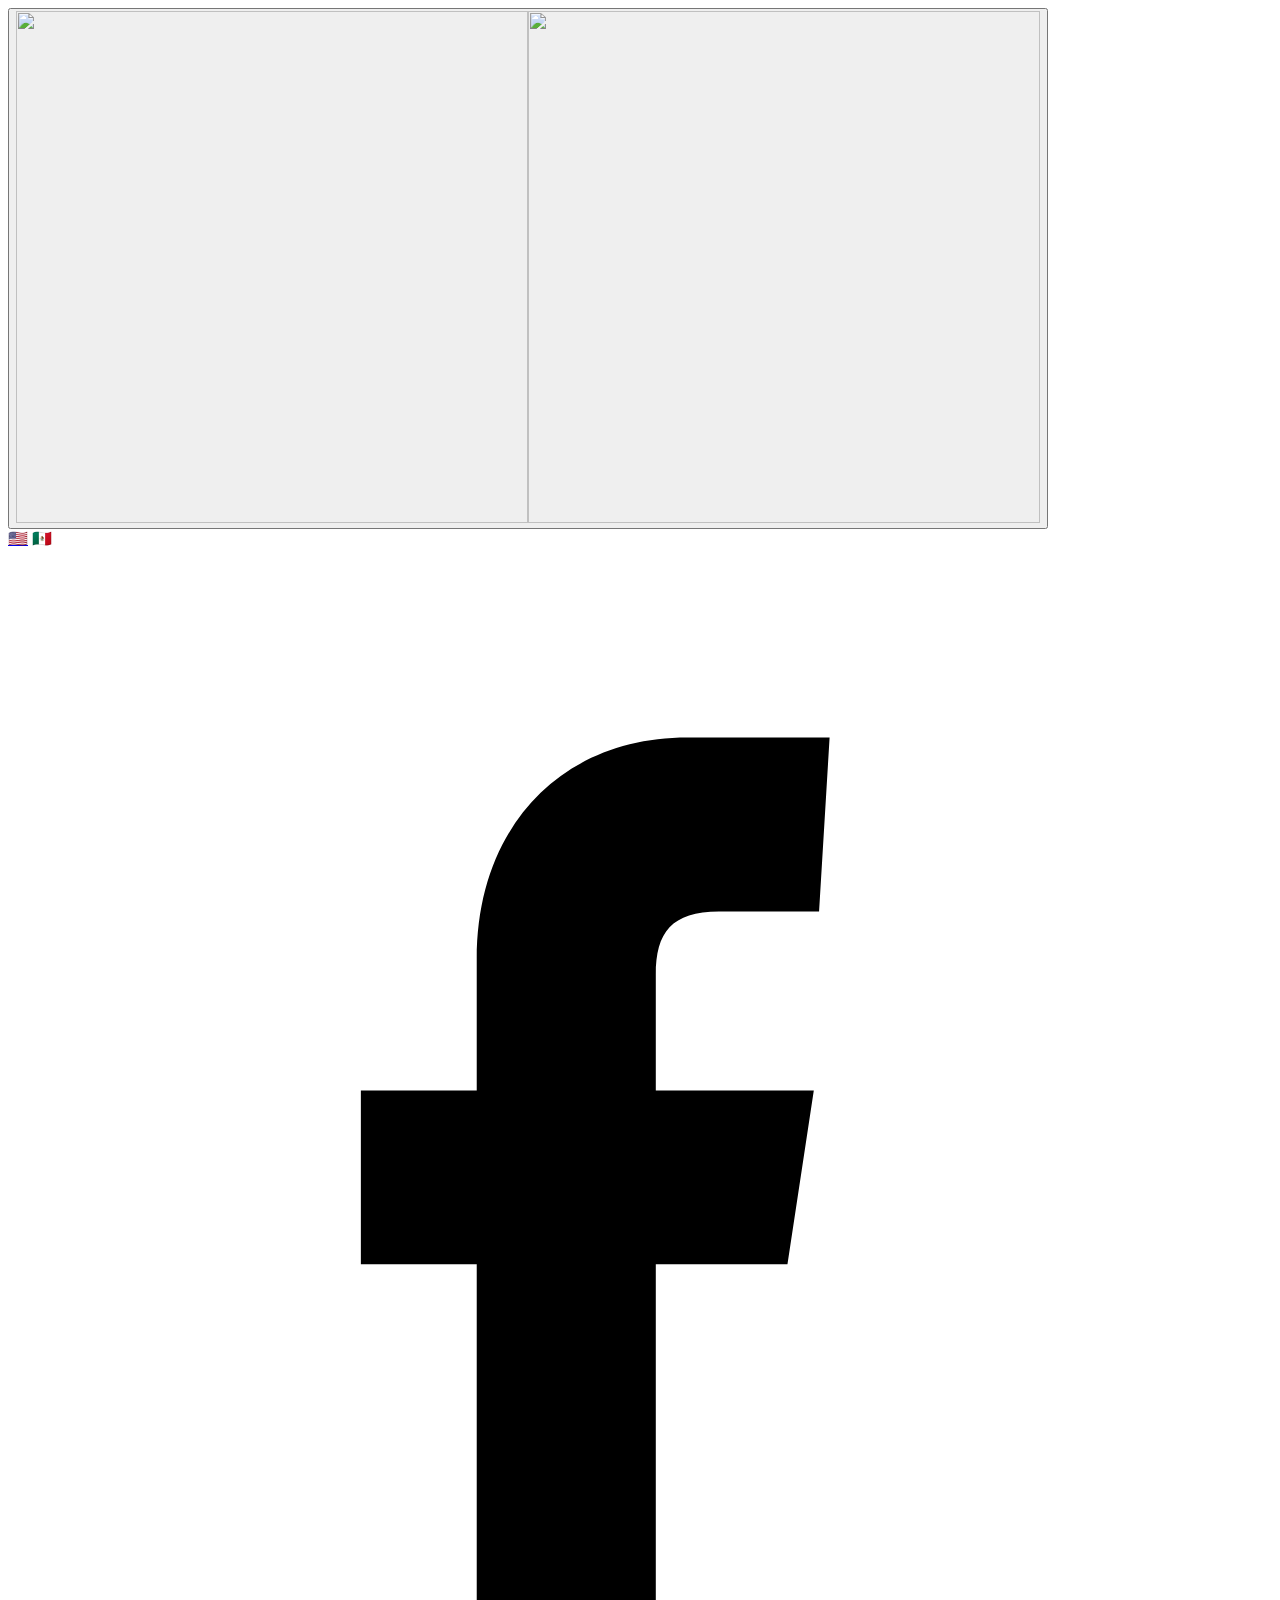
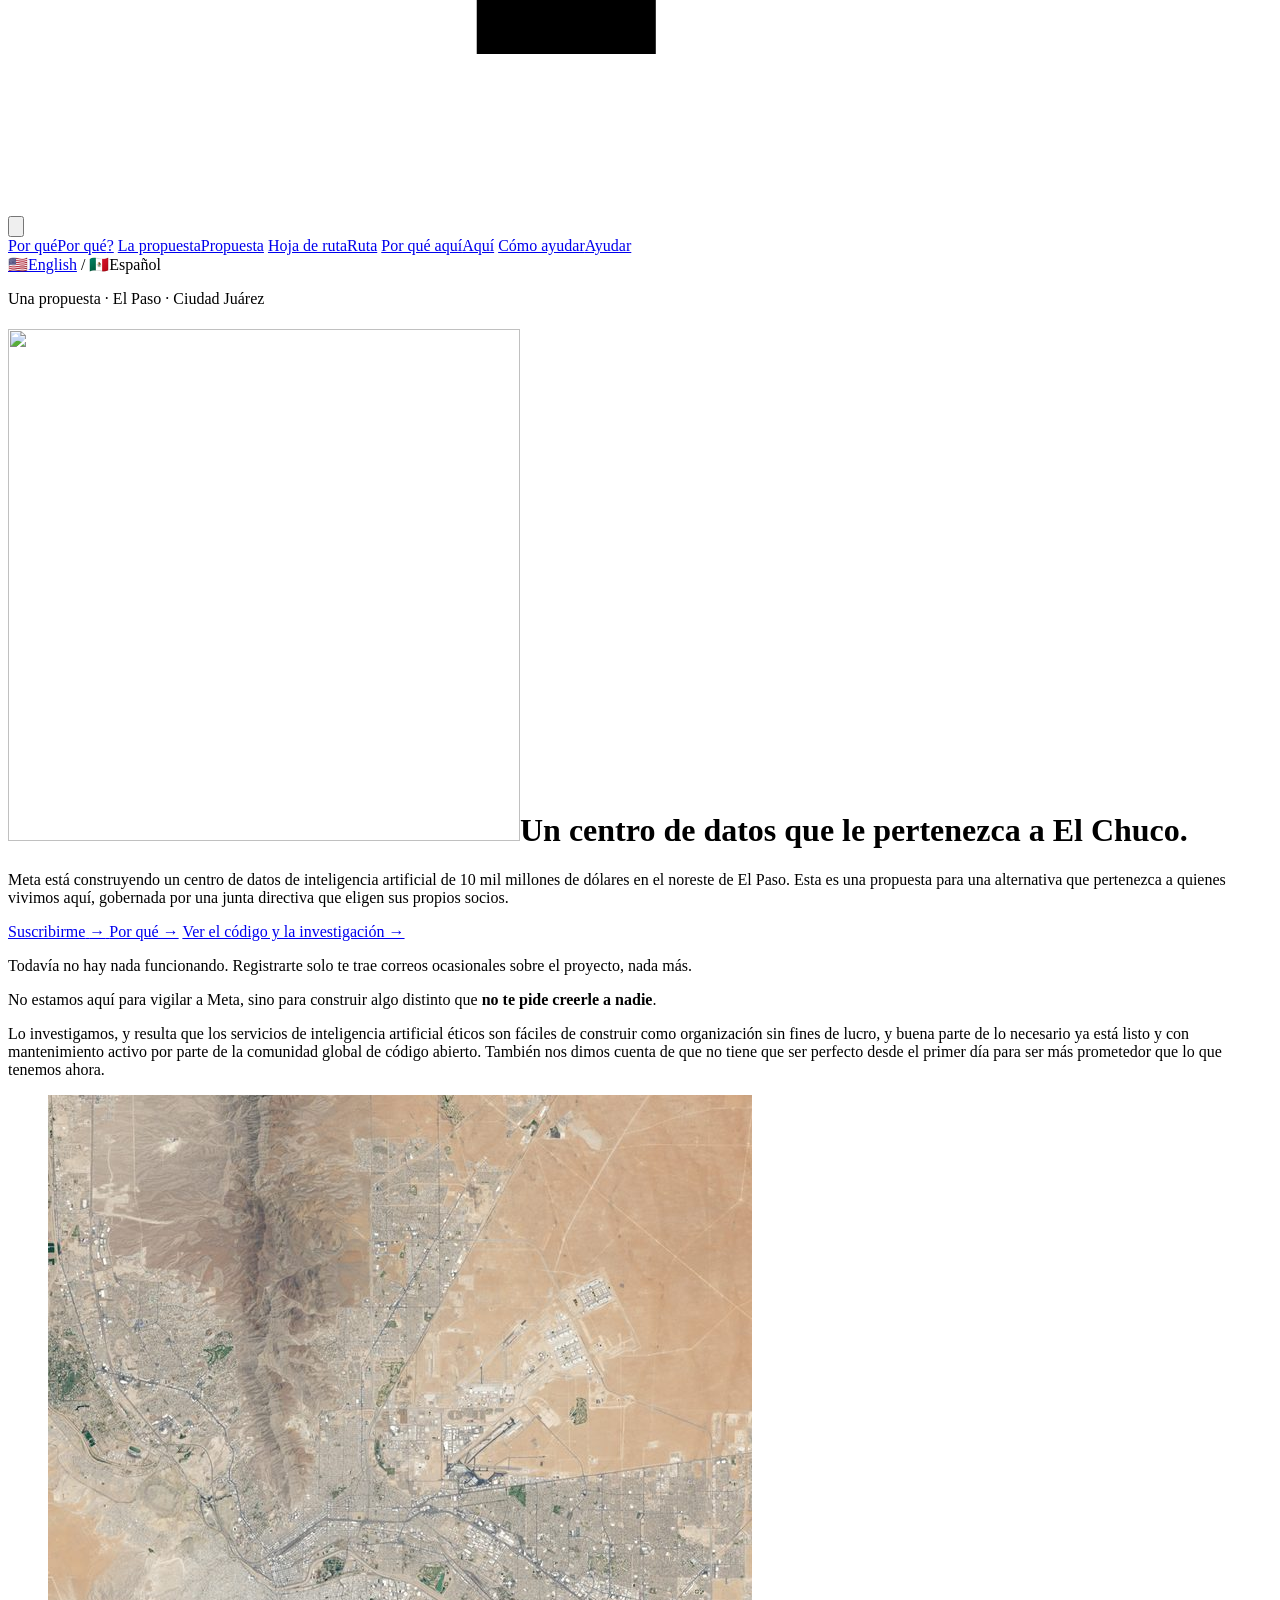
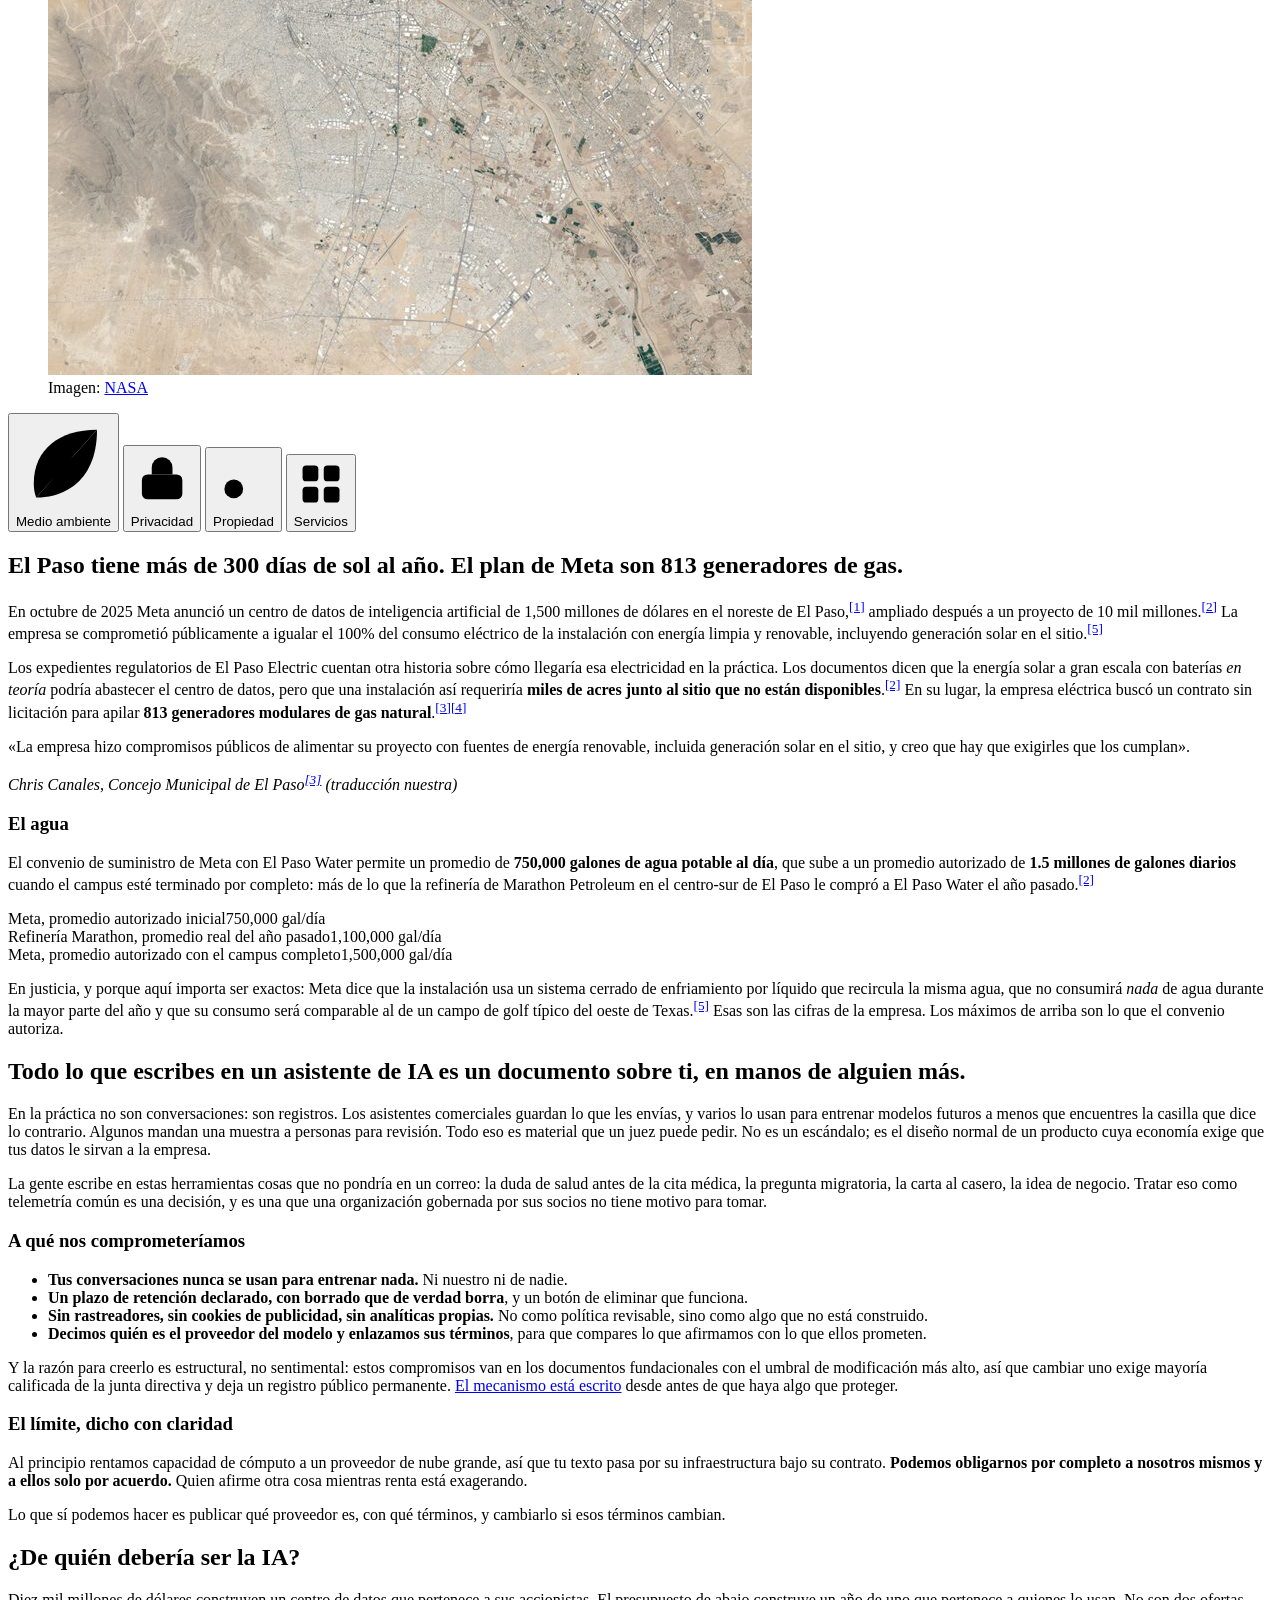
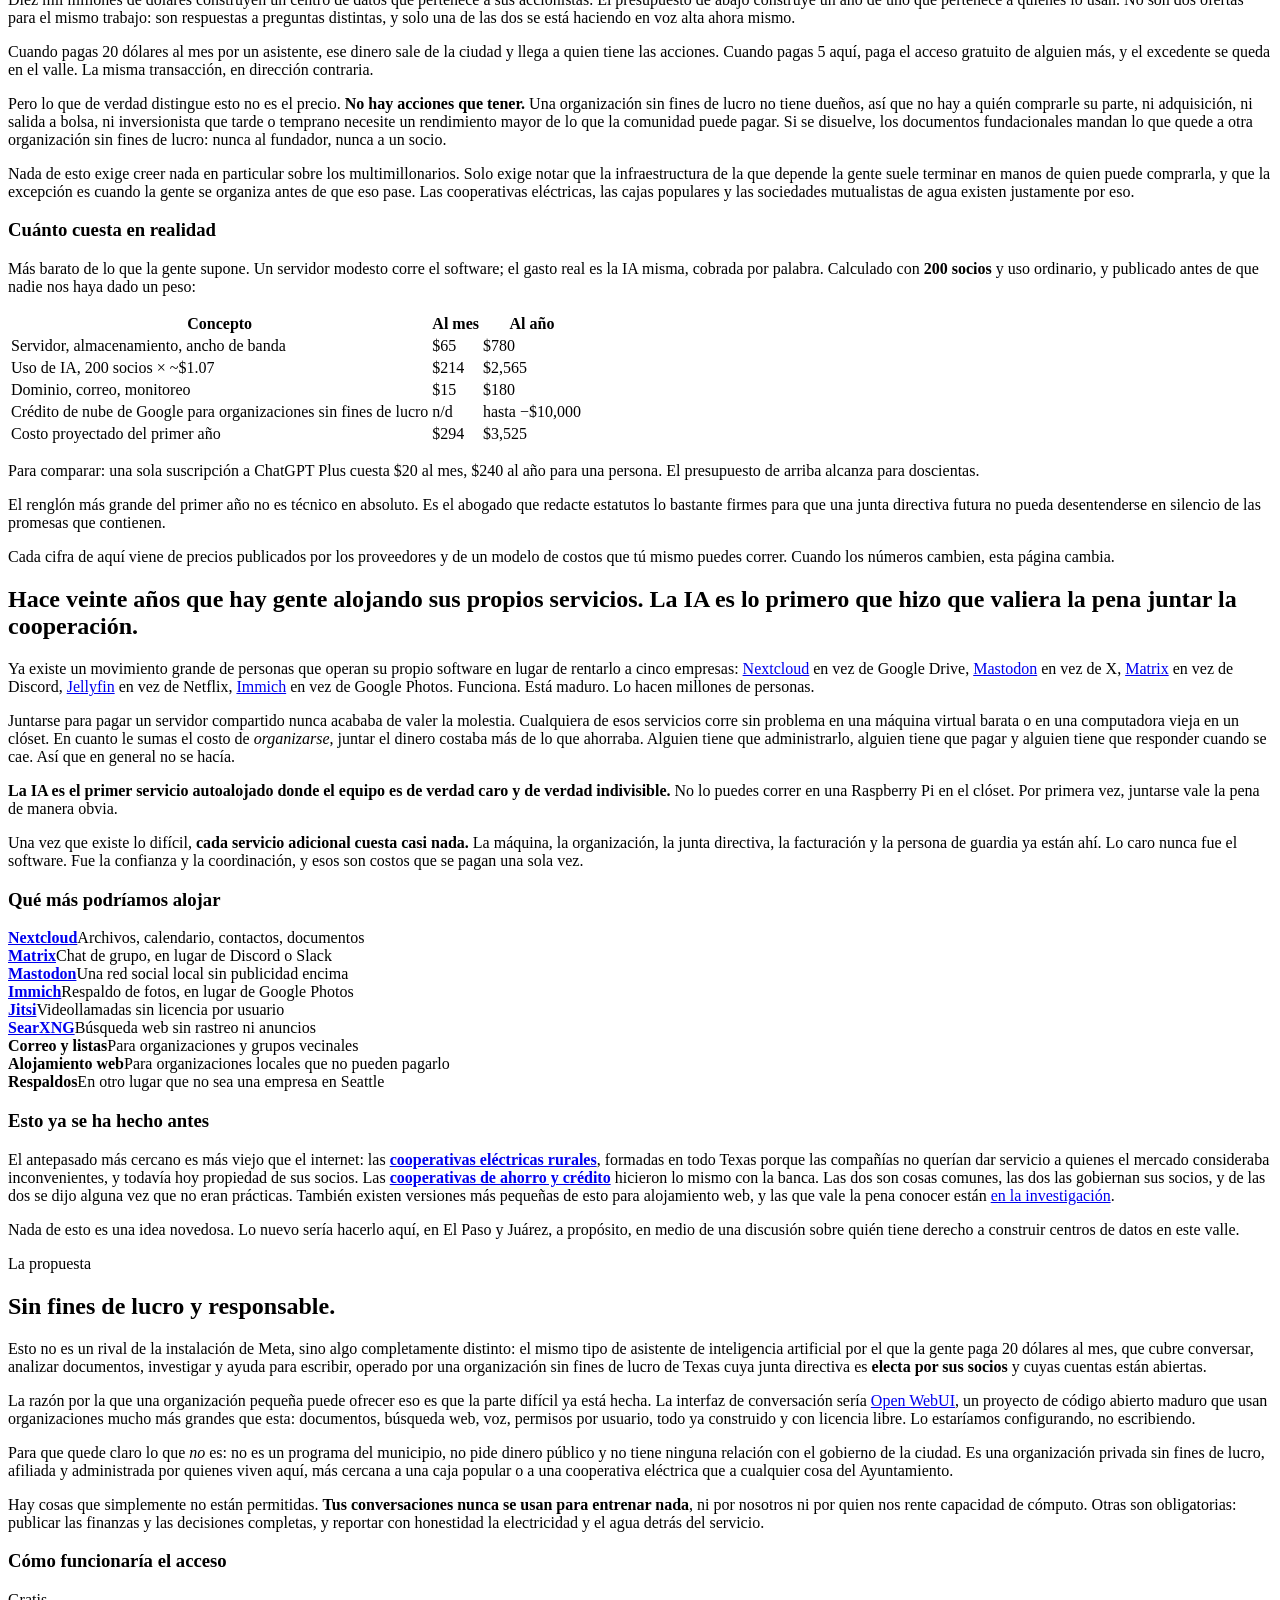
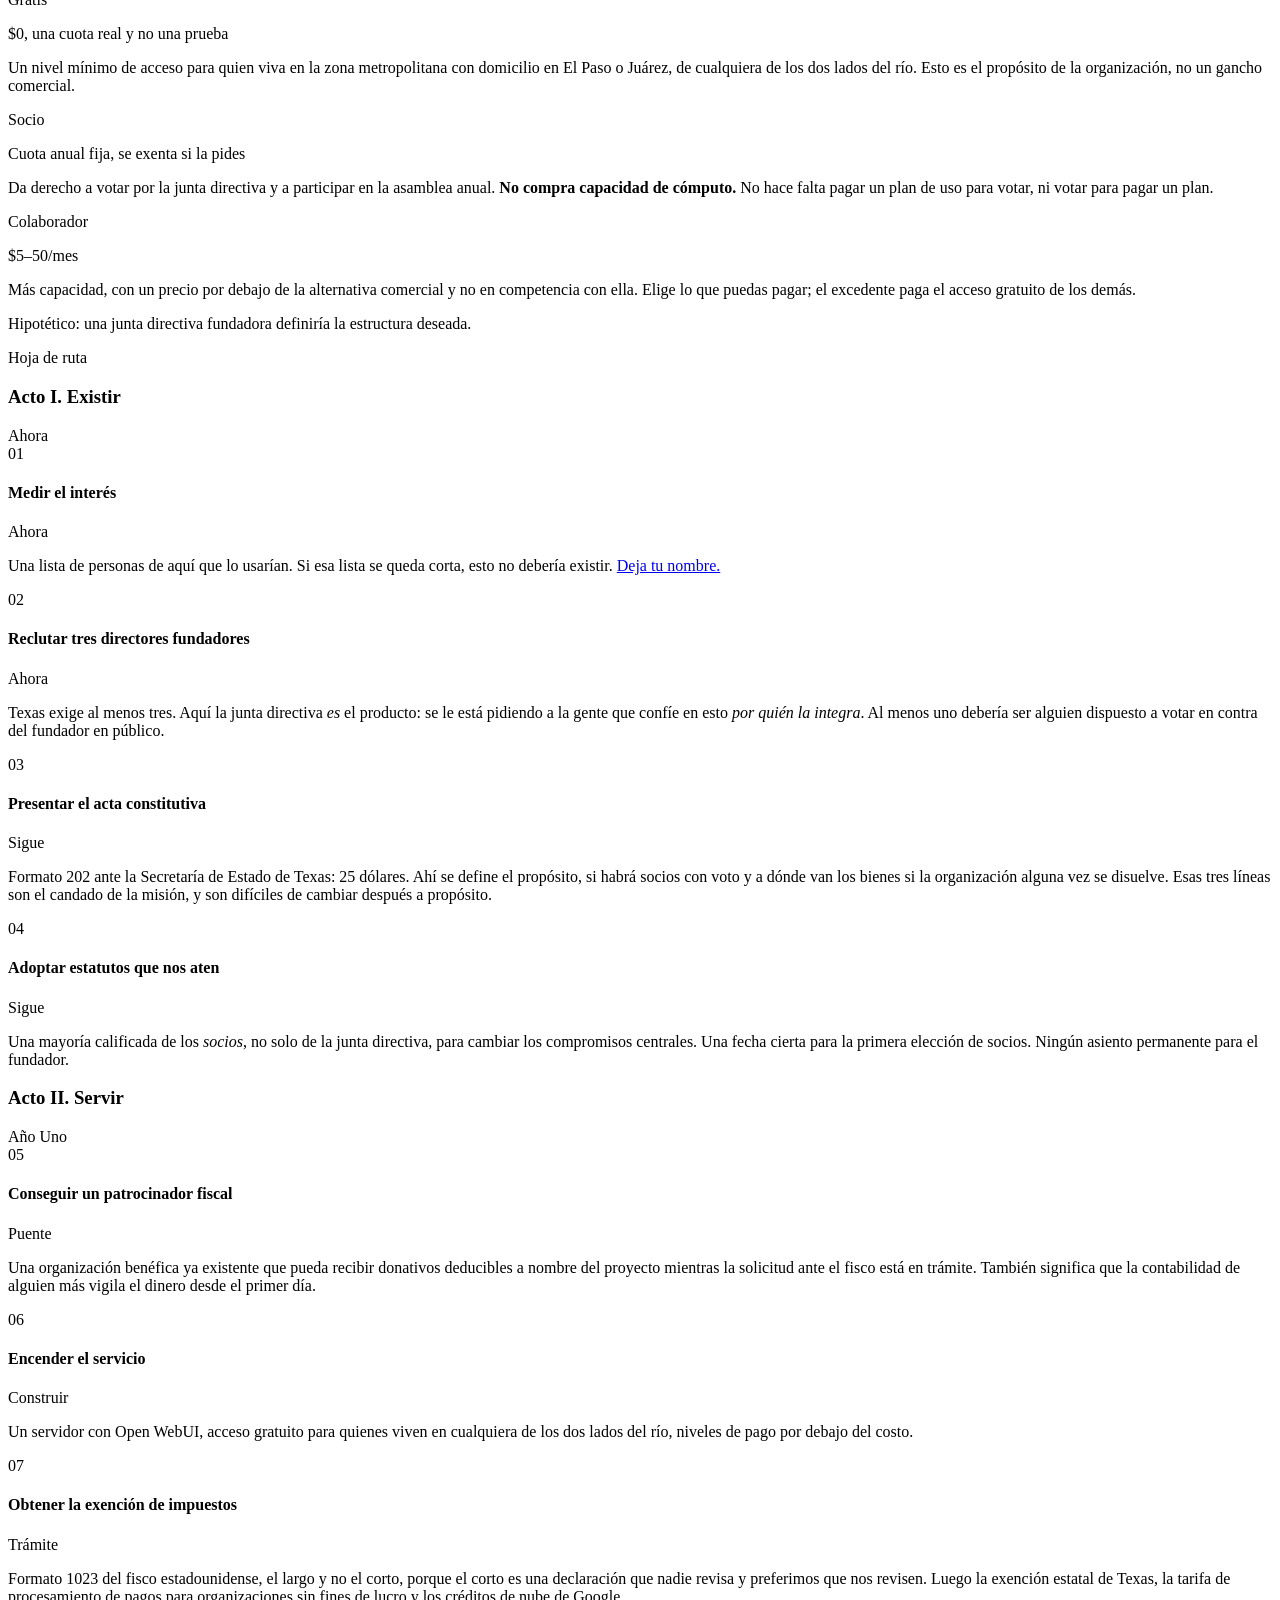
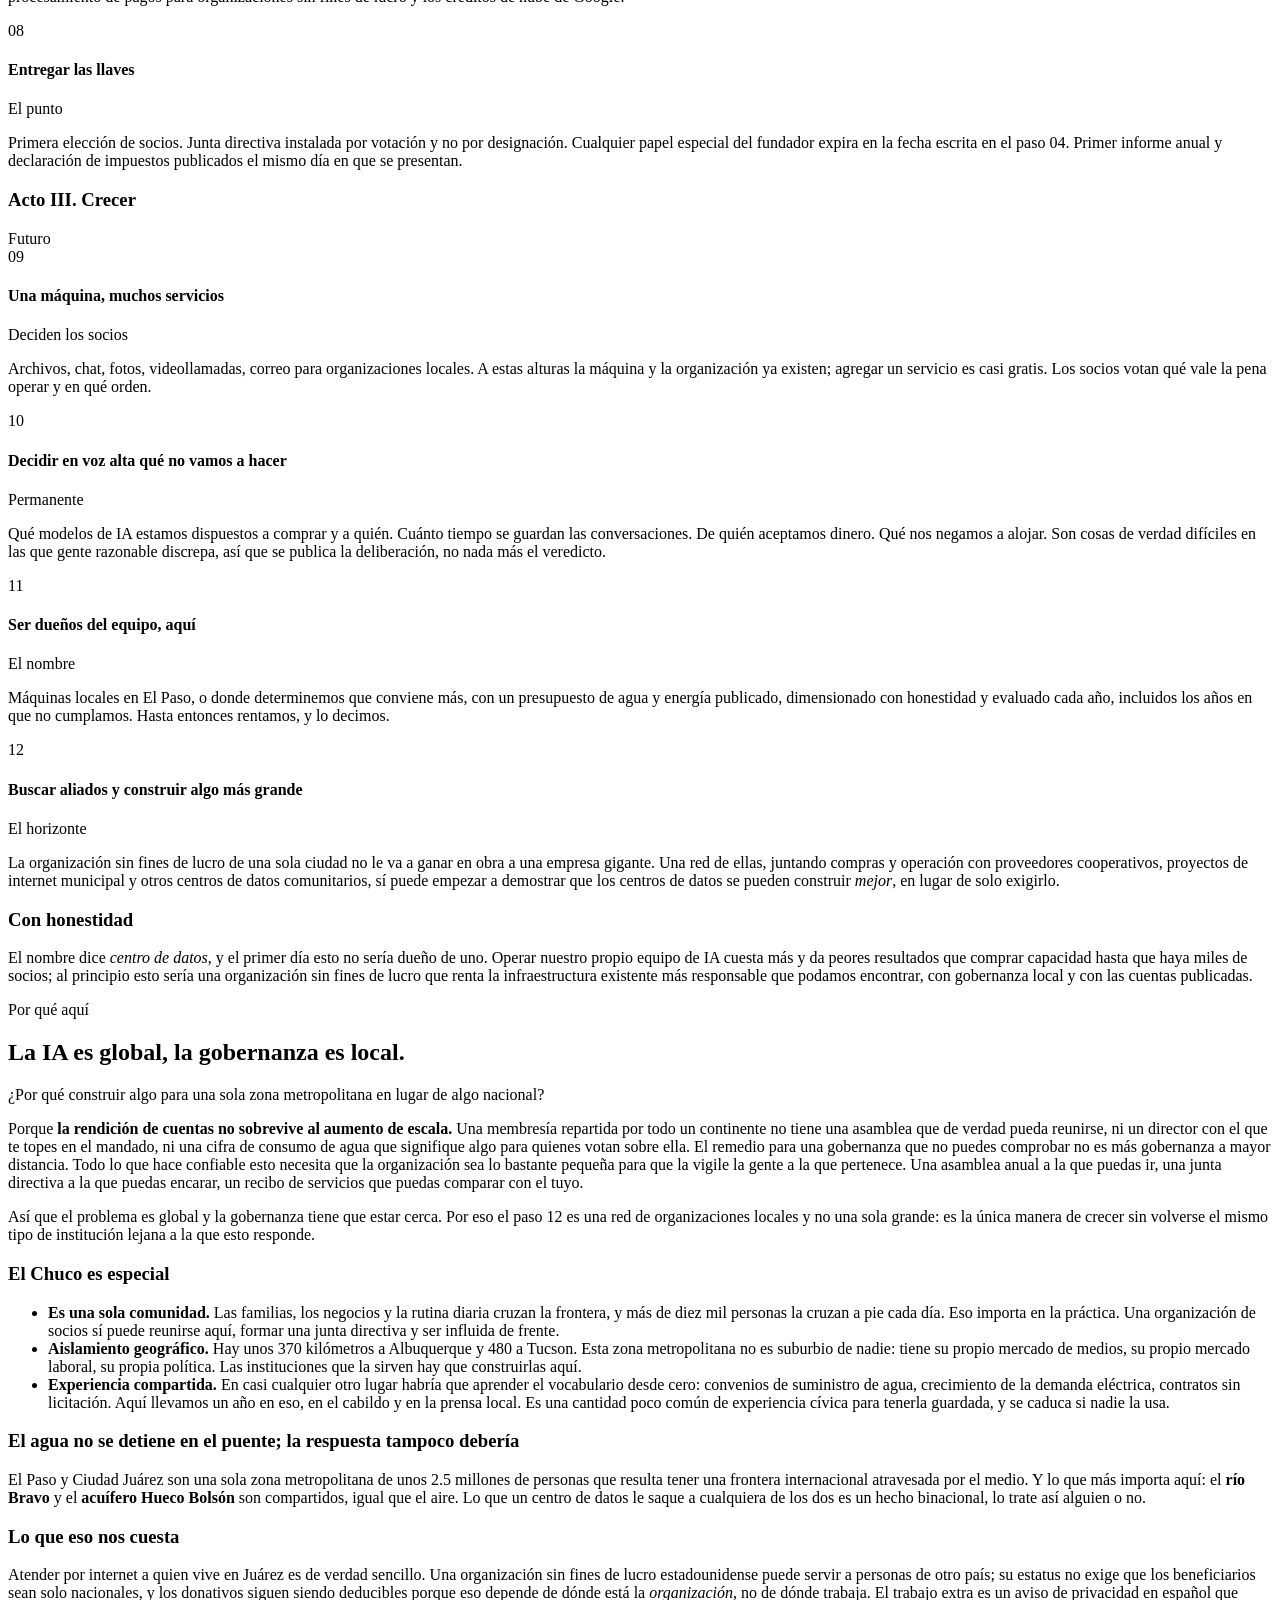
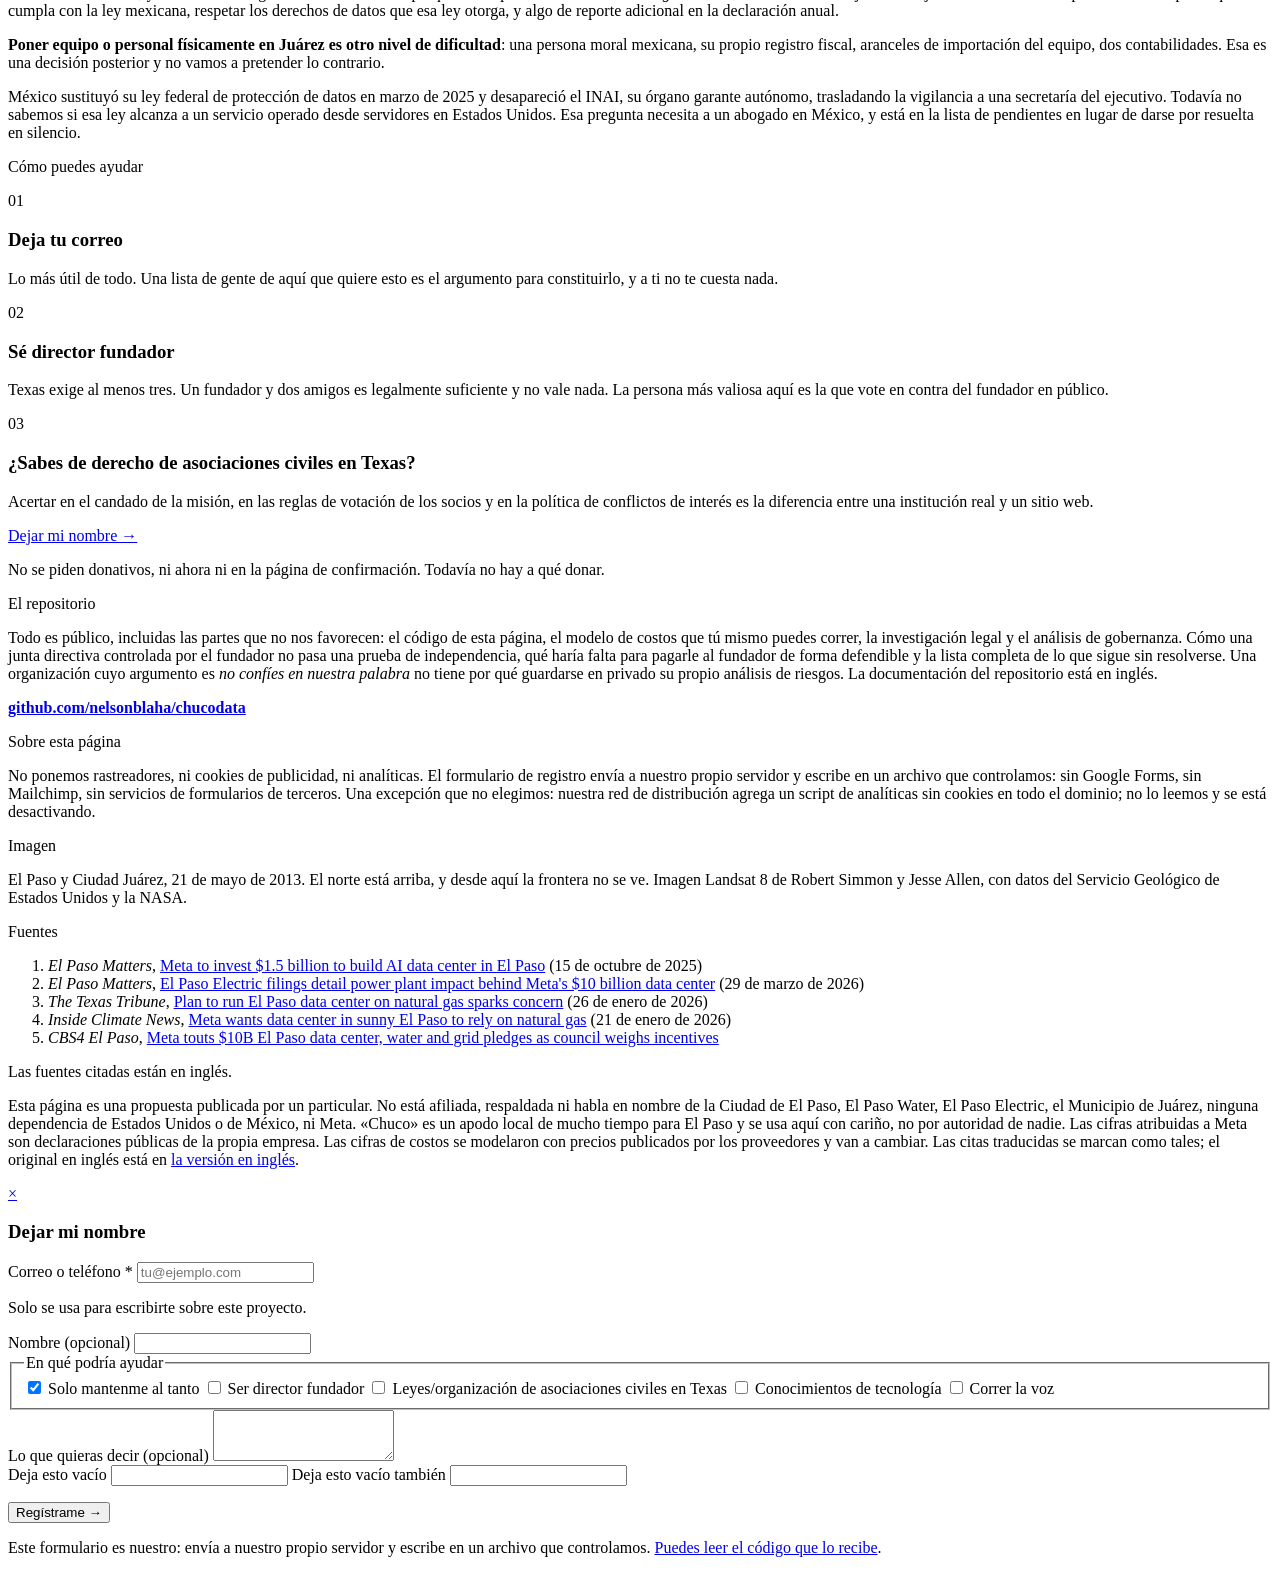
==== commit 8ab62285: "Take campaignlanding v0.2.0: delete control and two spam filters Spam arrived and got through everyt" ====
--- a/site/es/index.html
+++ b/site/es/index.html
@@ -536,6 +536,8 @@
       <div class="hp" aria-hidden="true">
         <label for="website">Deja esto vac&iacute;o</label>
         <input type="text" id="website" name="website" tabindex="-1" autocomplete="off">
+        <label for="company">Deja esto vac&iacute;o tambi&eacute;n</label>
+        <input type="text" id="company" name="company" tabindex="-1" autocomplete="off">
       </div>
       <input type="hidden" name="t" id="t" value="">
       <input type="hidden" name="lang" value="es">
